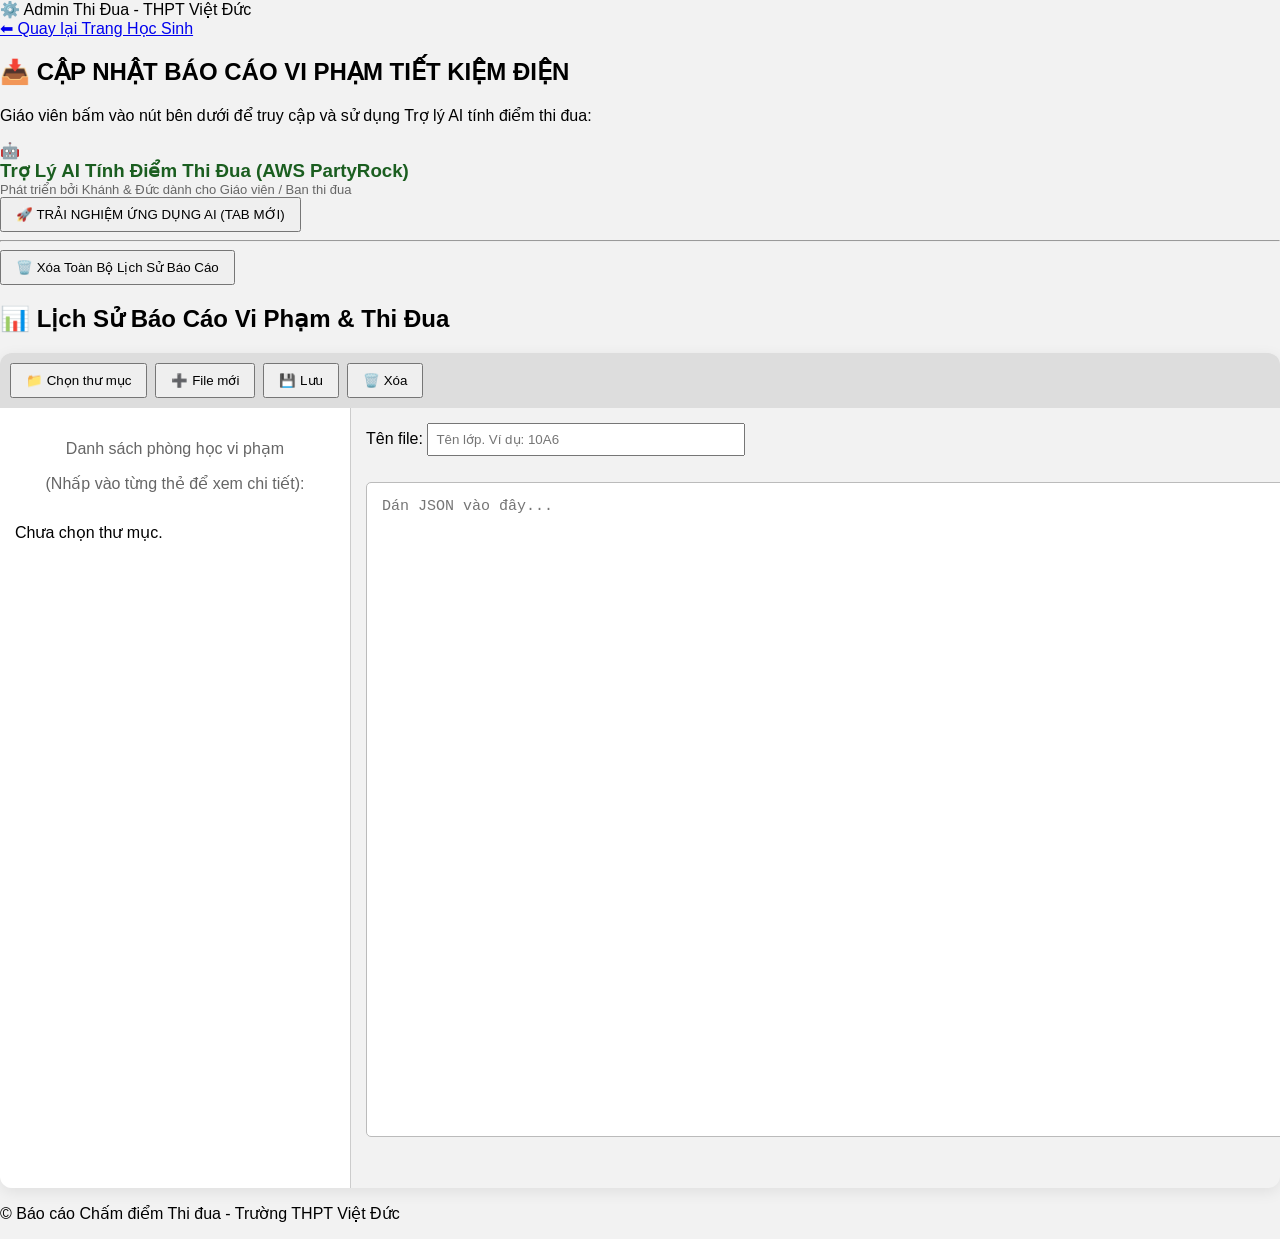
==== admin.html @ 4e66d163 "Patch 2) Cái này là bản cũ dùng file system access API" ====
<!DOCTYPE html>
<html lang="vi">
<head>
    <meta charset="UTF-8">
    <meta name="viewport" content="width=device-width, initial-scale=1.0">
    <title>Cổng Quản Lý Báo Cáo - THPT Việt Đức</title>
    <link rel="stylesheet" href="style.css">
    <link rel="stylesheet" href="style_JSON_manager.css">
    <link href="https://fonts.googleapis.com/css2?family=Roboto:wght@300;400;500;700&display=swap" rel="stylesheet">
</head>
<body>

    <!-- Header Trang Admin -->
    <header>
        <div class="logo">⚙️ Admin Thi Đua - THPT Việt Đức</div>
        <nav>
            <a href="index.html" class="nav-admin-btn">⬅ Quay lại Trang Học Sinh</a>
        </nav>
    </header>

    <!-- Nội dung chính dành cho Giáo viên -->
    <section class="content-section json-section">
        <div class="admin-card">
            <h2>📥 CẬP NHẬT BÁO CÁO VI PHẠM TIẾT KIỆM ĐIỆN</h2>
            <p class="admin-desc">Giáo viên bấm vào nút bên dưới để truy cập và sử dụng Trợ lý AI tính điểm thi đua:</p>

            <!-- 1. BLOCK TRỢ LÝ AI PARTYROCK CHỈ DÀNH CHO GIÁO VIÊN -->
            <div class="partyrock-box">
                <div class="partyrock-header">
                    <span class="partyrock-icon">🤖</span>
                    <div>
                        <h3 style="margin: 0; color: #1b5e20;">Trợ Lý AI Tính Điểm Thi Đua (AWS PartyRock)</h3>
                        <p style="margin: 0; font-size: 13px; color: #666;">Phát triển bởi Khánh & Đức dành cho Giáo viên / Ban thi đua</p>
                    </div>
                </div>
                <button id="btn-mo-partyrock-admin" class="btn-partyrock-admin">
                    🚀 TRẢI NGHIỆM ỨNG DỤNG AI (TAB MỚI)
                </button>
            </div>

            <hr class="divider">

            <!-- 2. NÚT XÓA TOÀN BỘ DỮ LIỆU BÁO CÁO -->
            <button id="btn-xoa-tat-ca" class="btn-danger">
                🗑️ Xóa Toàn Bộ Lịch Sử Báo Cáo
            </button>
        </div>
    </section>


    <!-- Trình quản lí file JSON -->
    <section id="danh-sach-bao-cao" class="content-section-big">
        <h2 class="section-title">📊 Lịch Sử Báo Cáo Vi Phạm & Thi Đua</h2>
        <div class="wrapper">
            <div class="toolbar">
                <button id="chooseFolder" class="btn-primary">📁 Chọn thư mục</button>
                <button id="newFile" class="btn-primary">➕ File mới</button>
                <button id="saveFile" class="btn-primary">💾 Lưu</button>
                <button id="deleteFile" class="btn-primary">🗑️ Xóa</button>
            </div>
            <div class="layout">
                <aside>
                    <p style="text-align: center; color: #666">Danh sách phòng học vi phạm</p>
                    <p style="text-align: center; color: #666; margin-bottom: 30px;">(Nhấp vào từng thẻ để xem chi tiết):</p>
                    
                    <div id="list-bao-cao-container" class="report-list">
                        <!-- Dữ liệu JS tự động hiển thị tại đây -->
                    </div>
                </aside>

                <main>
                    <div class="fileName">
                        <label for="fileName">Tên file:</label>
                        <input id="fileName" type="text" placeholder="Tên lớp. Ví dụ: 10A6">
                    </div>
                    <p style="margin-bottom: 10px;"></p>
                    <textarea
                        id="jsonInput"
                        placeholder="Dán JSON vào đây..."
                        spellcheck="false"
                    ></textarea>

                    <p id="status"></p>
                </main>

            </div>
        </div>
    </section>

    <!-- Footer -->
    <footer>
        <p>© Báo cáo Chấm điểm Thi đua - Trường THPT Việt Đức</p>
    </footer>

    <!-- JavaScript Trang Giáo Viên -->
    <script src="effect.js"></script>
    <script src="json_manager.js"></script>
</body>
</html>
---- style_JSON_manager.css ----
/* T tạo file riêng cho đỡ dài :) */

.wrapper {
    border-radius: 12px;
    box-shadow: 0 4px 15px rgba(0, 0, 0, 0.08);
}

body {
    margin: 0;
    font-family: Arial, sans-serif;
    background: #f2f2f2;
}

h1 {
    margin: 0;
    padding: 20px;
    background: #222;
    color: white;
}

.toolbar {
    padding: 10px;
    background: #ddd;
    display: flex;
    gap: 8px;

    border-radius: 12px 12px 0 0;
}

button {
    padding: 8px 14px;
    cursor: pointer;
}

.layout {
    display: flex;
    height: calc(100vh - 120px);
}

aside {
    width: 320px;
    padding: 15px;
    background: white;
    border-right: 1px solid #ccc;
    overflow-y: auto;

    border-radius: 0 0 0 12px;
}

main {
    flex: 1;
    padding: 15px;
    display: flex;
    flex-direction: column;
}

.file-name {
    display: flex;
    align-items: center;
    gap: 8px;
    margin-bottom: 10px;
}

#fileName {
    padding: 7px;
    width: 300px;
}

#jsonInput {
    flex: 1;
    width: 100%;
    resize: none;

    padding: 15px;

    font-family: Consolas, monospace;
    font-size: 15px;

    border: 1px solid #bbb;
    border-radius: 5px;

    background: white;
}

#status {
    min-height: 20px;
    margin-bottom: 0;
}
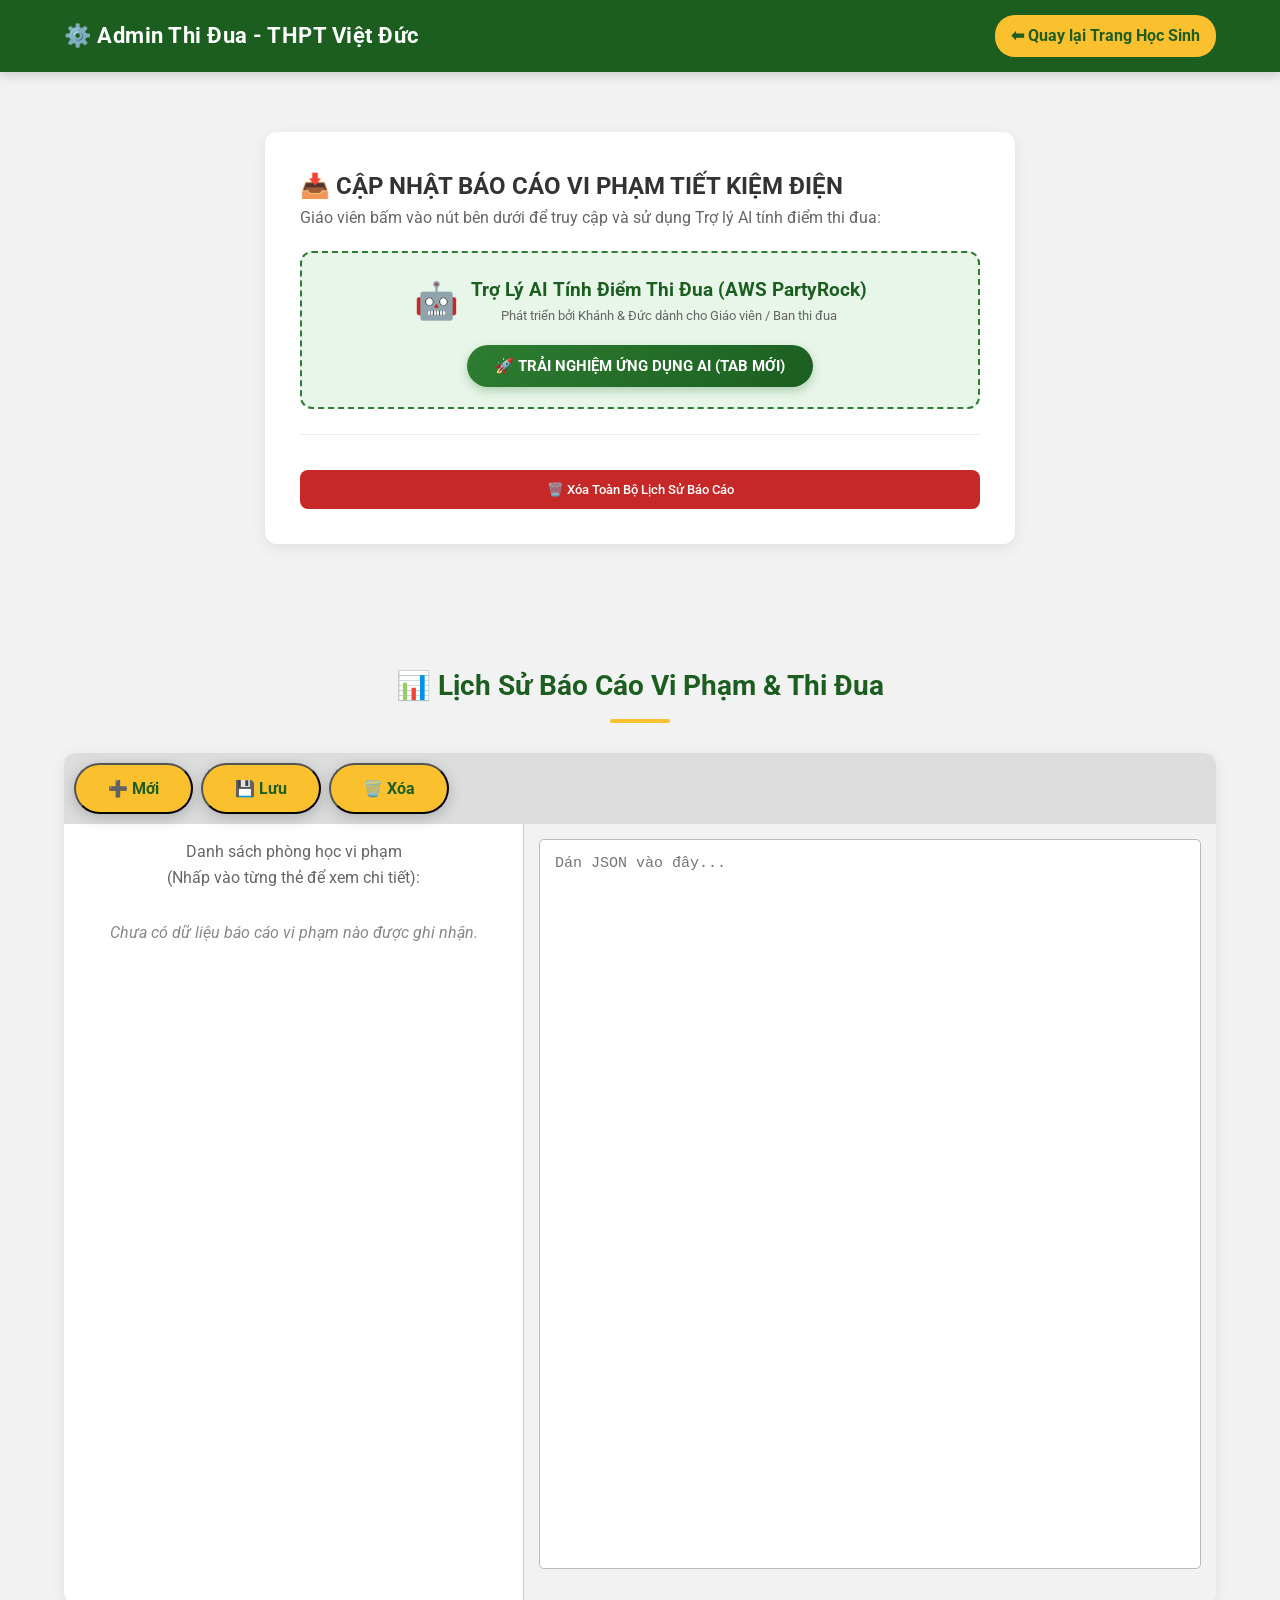
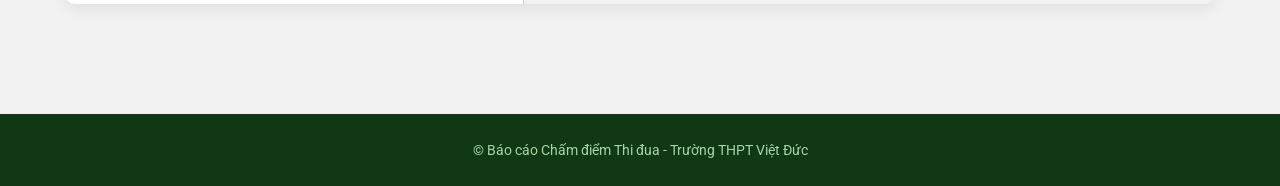
==== commit 32f17d33: "Merge 87da7416e37cefe9c36c4c7f399b7ba4f6d7a7ad into 88ea10db758548abc38ddcf4da087c3c24429eb4" ====
--- a/admin.html
+++ b/admin.html
@@ -53,10 +53,9 @@
         <h2 class="section-title">📊 Lịch Sử Báo Cáo Vi Phạm & Thi Đua</h2>
         <div class="wrapper">
             <div class="toolbar">
-                <button id="chooseFolder" class="btn-primary">📁 Chọn thư mục</button>
-                <button id="newFile" class="btn-primary">➕ File mới</button>
-                <button id="saveFile" class="btn-primary">💾 Lưu</button>
-                <button id="deleteFile" class="btn-primary">🗑️ Xóa</button>
+                <button id="newReport" class="btn-primary">➕ Mới</button>
+                <button id="saveReport" class="btn-primary">💾 Lưu</button>
+                <button id="deleteReport" class="btn-primary">🗑️ Xóa</button>
             </div>
             <div class="layout">
                 <aside>
@@ -69,11 +68,6 @@
                 </aside>
 
                 <main>
-                    <div class="fileName">
-                        <label for="fileName">Tên file:</label>
-                        <input id="fileName" type="text" placeholder="Tên lớp. Ví dụ: 10A6">
-                    </div>
-                    <p style="margin-bottom: 10px;"></p>
                     <textarea
                         id="jsonInput"
                         placeholder="Dán JSON vào đây..."
--- a/style.css
+++ b/style.css
@@ -0,0 +1,520 @@
+/* --- TỔNG QUAN VÀ RESET STYLES --- */
+* {
+    margin: 0;
+    padding: 0;
+    box-sizing: border-box;
+    font-family: 'Roboto', sans-serif;
+}
+
+body {
+    background-color: #f4f7f6;
+    color: #333;
+    line-height: 1.6;
+}
+
+/* --- HEADER & NAVIGATION --- */
+header {
+    background: #1b5e20;
+    color: white;
+    padding: 15px 5%;
+    display: flex;
+    justify-content: space-between;
+    align-items: center;
+    position: sticky;
+    top: 0;
+    z-index: 1000;
+    box-shadow: 0 4px 10px rgba(0, 0, 0, 0.15);
+}
+
+.logo {
+    font-size: 22px;
+    font-weight: 700;
+    letter-spacing: 0.5px;
+}
+
+nav {
+    display: flex;
+    align-items: center;
+    gap: 20px;
+}
+
+nav a {
+    color: white;
+    text-decoration: none;
+    font-weight: 500;
+    transition: color 0.3s;
+}
+
+nav a:hover {
+    color: #a5d6a7;
+}
+
+.nav-admin-btn {
+    background: #fbc02d;
+    color: #1b5e20 !important;
+    padding: 8px 16px;
+    border-radius: 20px;
+    font-weight: bold !important;
+    transition: transform 0.2s, background 0.2s !important;
+}
+
+.nav-admin-btn:hover {
+    background: #fdd835 !important;
+    transform: scale(1.05);
+}
+
+.menu-toggle {
+    display: none;
+    background: none;
+    border: none;
+    color: white;
+    font-size: 26px;
+    cursor: pointer;
+}
+
+/* --- BANNER CHÍNH --- */
+.banner {
+    background: linear-gradient(135deg, rgba(27, 94, 32, 0.75), rgba(46, 125, 50, 0.65)), url('https://images.unsplash.com/photo-1497435334941-8c899ee9e8e9?auto=format&fit=crop&w=1200&q=80');
+    background-size: cover;
+    background-position: center;
+    color: white;
+    text-align: center;
+    padding: 90px 20px;
+}
+
+.banner h1 {
+    font-size: 34px;
+    margin-bottom: 15px;
+    font-weight: 700;
+}
+
+.banner p {
+    font-size: 18px;
+    max-width: 700px;
+    margin: 0 auto 30px auto;
+    opacity: 0.95;
+}
+
+.btn-primary {
+    display: inline-block;
+    background: #fbc02d;
+    color: #1b5e20;
+    padding: 14px 32px;
+    font-size: 16px;
+    font-weight: 700;
+    border-radius: 30px;
+    text-decoration: none;
+    box-shadow: 0 4px 15px rgba(0, 0, 0, 0.2);
+    transition: all 0.3s;
+}
+
+.btn-primary:hover {
+    background: #fff;
+    transform: translateY(-3px);
+}
+
+/* --- CONTENT SECTIONS --- */
+.content-section {
+    padding: 60px 5%;
+    margin: 0 auto;
+}
+
+.content-section-big {
+    padding: 60px 5%;
+    margin: 0 auto;
+}
+
+.section-title {
+    text-align: center;
+    font-size: 28px;
+    color: #1b5e20;
+    margin-bottom: 30px;
+    position: relative;
+}
+
+.section-title::after {
+    content: '';
+    display: block;
+    width: 60px;
+    height: 4px;
+    background: #fbc02d;
+    margin: 10px auto 0 auto;
+    border-radius: 2px;
+}
+
+/* --- CARDS GRID --- */
+.cards-grid {
+    display: grid;
+    grid-template-columns: repeat(auto-fit, minmax(280px, 1fr));
+    gap: 25px;
+}
+
+.card {
+    background: white;
+    padding: 30px;
+    border-radius: 12px;
+    box-shadow: 0 5px 15px rgba(0, 0, 0, 0.05);
+    text-align: center;
+    border-top: 4px solid #2e7d32;
+    transition: transform 0.3s;
+}
+
+.card:hover {
+    transform: translateY(-5px);
+}
+
+.card-icon {
+    font-size: 40px;
+    margin-bottom: 15px;
+}
+
+.card h3 {
+    margin-bottom: 12px;
+    color: #1b5e20;
+}
+
+/* --- REPORT CARDS (ACCORDION TẠI TRANG HỌC SINH) --- */
+.report-list {
+    max-width: 750px;
+    margin: 0 auto;
+}
+
+.report-card {
+    background: white;
+    border: 1px solid #e0e0e0;
+    border-radius: 10px;
+    margin-bottom: 15px;
+    overflow: hidden;
+    box-shadow: 0 2px 8px rgba(0,0,0,0.04);
+}
+
+.report-header {
+    padding: 18px 20px;
+    display: flex;
+    justify-content: space-between;
+    align-items: center;
+    cursor: pointer;
+    background: #fff;
+    transition: background 0.2s;
+}
+
+.report-header:hover {
+    background: #f1f8e9;
+}
+
+.report-time {
+    display: inline-block;
+    margin-left: 12px;
+    font-size: 13px;
+    color: #777;
+    font-weight: normal;
+}
+
+.btn-arrow {
+    background: none;
+    border: none;
+    font-size: 16px;
+    color: #5c5c5c;
+    cursor: pointer;
+}
+
+.report-detail {
+    display: none;
+    padding: 18px 20px;
+    border-top: 1px solid #eee;
+    background: #fafafa;
+}
+
+.detail-content p {
+    margin: 8px 0;
+}
+
+.badge-red {
+    color: #d32f2f;
+    font-weight: bold;
+}
+
+.badge-green {
+    color: #2e7d32;
+    font-weight: bold;
+}
+
+.empty-msg {
+    text-align: center;
+    color: #888;
+    font-style: italic;
+}
+
+/* --- TRANG ADMIN (GIÁO VIÊN) --- */
+.admin-card {
+    background: white;
+    padding: 35px;
+    border-radius: 12px;
+    box-shadow: 0 4px 15px rgba(0, 0, 0, 0.08);
+    max-width: 750px;
+    margin: 0 auto;
+}
+
+.admin-desc {
+    margin-bottom: 20px;
+    color: #666;
+}
+
+/* BLOCK PARTYROCK ADMIN */
+.partyrock-box {
+    background: #e8f5e9;
+    border: 2px dashed #2e7d32;
+    border-radius: 12px;
+    padding: 20px;
+    margin-bottom: 20px;
+    text-align: center;
+}
+
+.partyrock-header {
+    display: flex;
+    align-items: center;
+    justify-content: center;
+    gap: 12px;
+    margin-bottom: 15px;
+}
+
+.partyrock-icon {
+    font-size: 36px;
+}
+
+.btn-partyrock-admin {
+    background: linear-gradient(135deg, #2e7d32, #1b5e20);
+    color: white;
+    padding: 12px 28px;
+    font-size: 15px;
+    font-weight: bold;
+    border: none;
+    border-radius: 25px;
+    cursor: pointer;
+    box-shadow: 0 4px 10px rgba(46, 125, 50, 0.3);
+    transition: all 0.3s;
+}
+
+.btn-partyrock-admin:hover {
+    transform: translateY(-2px);
+    box-shadow: 0 6px 15px rgba(46, 125, 50, 0.5);
+    background: linear-gradient(135deg, #1b5e20, #0d3b10);
+}
+
+/* TAB VÀ FORM NHẬP BÁO CÁO */
+.tab-buttons {
+    display: flex;
+    gap: 10px;
+    margin-bottom: 20px;
+}
+
+.tab-btn {
+    flex: 1;
+    padding: 12px;
+    border: 1px solid #2e7d32;
+    background: #f4f7f6;
+    color: #1b5e20;
+    font-weight: bold;
+    border-radius: 8px;
+    cursor: pointer;
+    transition: all 0.3s;
+}
+
+.tab-btn.active {
+    background: #1b5e20;
+    color: white;
+}
+
+.tab-content {
+    display: none;
+}
+
+.tab-content.active {
+    display: block;
+}
+
+.form-label {
+    display: block;
+    font-weight: bold;
+    margin-bottom: 6px;
+    color: #2e7d32;
+    font-size: 14px;
+}
+
+.form-grid {
+    display: grid;
+    grid-template-columns: repeat(auto-fit, minmax(200px, 1fr));
+    gap: 15px;
+}
+
+.form-group input, .form-group textarea, #json-input {
+    width: 100%;
+    padding: 12px;
+    border: 1px solid #ccc;
+    border-radius: 8px;
+    font-size: 14px;
+    box-sizing: border-box;
+}
+
+#json-input {
+    font-family: monospace;
+}
+
+.btn-primary-action {
+    width: 100%;
+    margin-top: 15px;
+    background: #2e7d32;
+    color: white;
+    border: none;
+    padding: 14px;
+    font-size: 16px;
+    font-weight: bold;
+    border-radius: 8px;
+    cursor: pointer;
+    transition: background 0.3s;
+}
+
+.btn-primary-action:hover {
+    background: #1b5e20;
+}
+
+.btn-danger {
+    width: 100%;
+    margin-top: 10px;
+    background: #c62828;
+    color: white;
+    border: none;
+    padding: 12px;
+    border-radius: 8px;
+    cursor: pointer;
+    font-weight: 500;
+    transition: background 0.2s;
+}
+
+.btn-danger:hover {
+    background: #b71c1c;
+}
+
+.divider {
+    border: 0;
+    height: 1px;
+    background: #eee;
+    margin: 25px 0;
+}
+
+/* --- FOOTER --- */
+footer {
+    background: #113814;
+    color: #a5d6a7;
+    text-align: center;
+    padding: 25px 20px;
+    margin-top: 50px;
+    font-size: 14px;
+}
+
+/* --- RESPONSIVE MOBILE --- */
+@media screen and (max-width: 768px) {
+    .menu-toggle {
+        display: block;
+    }
+
+    nav {
+        display: none;
+        flex-direction: column;
+        width: 100%;
+        position: absolute;
+        top: 60px;
+        left: 0;
+        background: #1b5e20;
+        padding: 15px 0;
+        box-shadow: 0 4px 8px rgba(0,0,0,0.2);
+    }
+
+    nav.active {
+        display: flex;
+    }
+
+    nav a {
+        padding: 10px;
+        width: 100%;
+        text-align: center;
+    }
+}
+/* =========================================================
+   HIỆU ỨNG CHUYỂN ĐỘNG (MODERN LANDING PAGE VIBE ANIMATIONS)
+   ========================================================= */
+
+/* 1. Hiệu ứng xuất hiện khi cuộn trang (Scroll Reveal) */
+.reveal {
+    opacity: 0;
+    transform: translateY(40px);
+    transition: opacity 0.8s ease-out, transform 0.8s cubic-bezier(0.16, 1, 0.3, 1);
+}
+
+.reveal.active {
+    opacity: 1;
+    transform: translateY(0);
+}
+
+/* 2. Hiệu ứng Hero Banner xuất hiện êm ái khi mới vào trang */
+.banner-content h1 {
+    animation: fadeInUp 0.9s cubic-bezier(0.16, 1, 0.3, 1) forwards;
+}
+
+.banner-content p {
+    animation: fadeInUp 0.9s cubic-bezier(0.16, 1, 0.3, 1) 0.2s forwards;
+    opacity: 0;
+}
+
+.banner-content .btn-primary {
+    animation: fadeInUp 0.9s cubic-bezier(0.16, 1, 0.3, 1) 0.4s forwards;
+    opacity: 0;
+}
+
+@keyframes fadeInUp {
+    from {
+        opacity: 0;
+        transform: translateY(30px);
+    }
+    to {
+        opacity: 1;
+        transform: translateY(0);
+    }
+}
+
+/* 3. Nút bấm hiệu ứng Glow & Lift (Mượt như Landing Page Premium) */
+.btn-primary, .btn-partyrock-admin {
+    position: relative;
+    overflow: hidden;
+    transition: all 0.3s cubic-bezier(0.16, 1, 0.3, 1) !important;
+}
+
+.btn-primary:hover, .btn-partyrock-admin:hover {
+    transform: translateY(-3px) scale(1.02) !important;
+    box-shadow: 0 10px 25px rgba(46, 125, 50, 0.4) !important;
+}
+
+/* 4. Thẻ nội dung (Card) hiệu ứng nâng khối & phát sáng viền nhẹ */
+.card, .report-card, .partyrock-box {
+    transition: transform 0.4s cubic-bezier(0.16, 1, 0.3, 1), box-shadow 0.4s ease, border-color 0.4s ease !important;
+}
+
+.card:hover, .report-card:hover {
+    transform: translateY(-6px);
+    box-shadow: 0 12px 30px rgba(0, 0, 0, 0.08) !important;
+}
+
+/* 5. Chuyển động icon nhịp đập nhẹ */
+.card-icon, .partyrock-icon {
+    display: inline-block;
+    transition: transform 0.3s ease;
+}
+
+.card:hover .card-icon, .partyrock-box:hover .partyrock-icon {
+    transform: scale(1.15) rotate(5deg);
+}
+
+/* 6. Hiệu ứng mở thẻ báo cáo (Accordion Dropdown) mượt mà */
+.report-detail {
+    transition: all 0.4s cubic-bezier(0.16, 1, 0.3, 1);
+}
--- a/style_JSON_manager.css
+++ b/style_JSON_manager.css
@@ -1,5 +1,3 @@
-/* T tạo file riêng cho đỡ dài :) */
-
 .wrapper {
     border-radius: 12px;
     box-shadow: 0 4px 15px rgba(0, 0, 0, 0.08);
@@ -9,13 +7,6 @@
     margin: 0;
     font-family: Arial, sans-serif;
     background: #f2f2f2;
-}
-
-h1 {
-    margin: 0;
-    padding: 20px;
-    background: #222;
-    color: white;
 }
 
 .toolbar {
@@ -38,7 +29,7 @@
 }
 
 aside {
-    width: 320px;
+    width: 460px;
     padding: 15px;
     background: white;
     border-right: 1px solid #ccc;
@@ -52,6 +43,7 @@
     padding: 15px;
     display: flex;
     flex-direction: column;
+    overflow-y: auto;
 }
 
 .file-name {
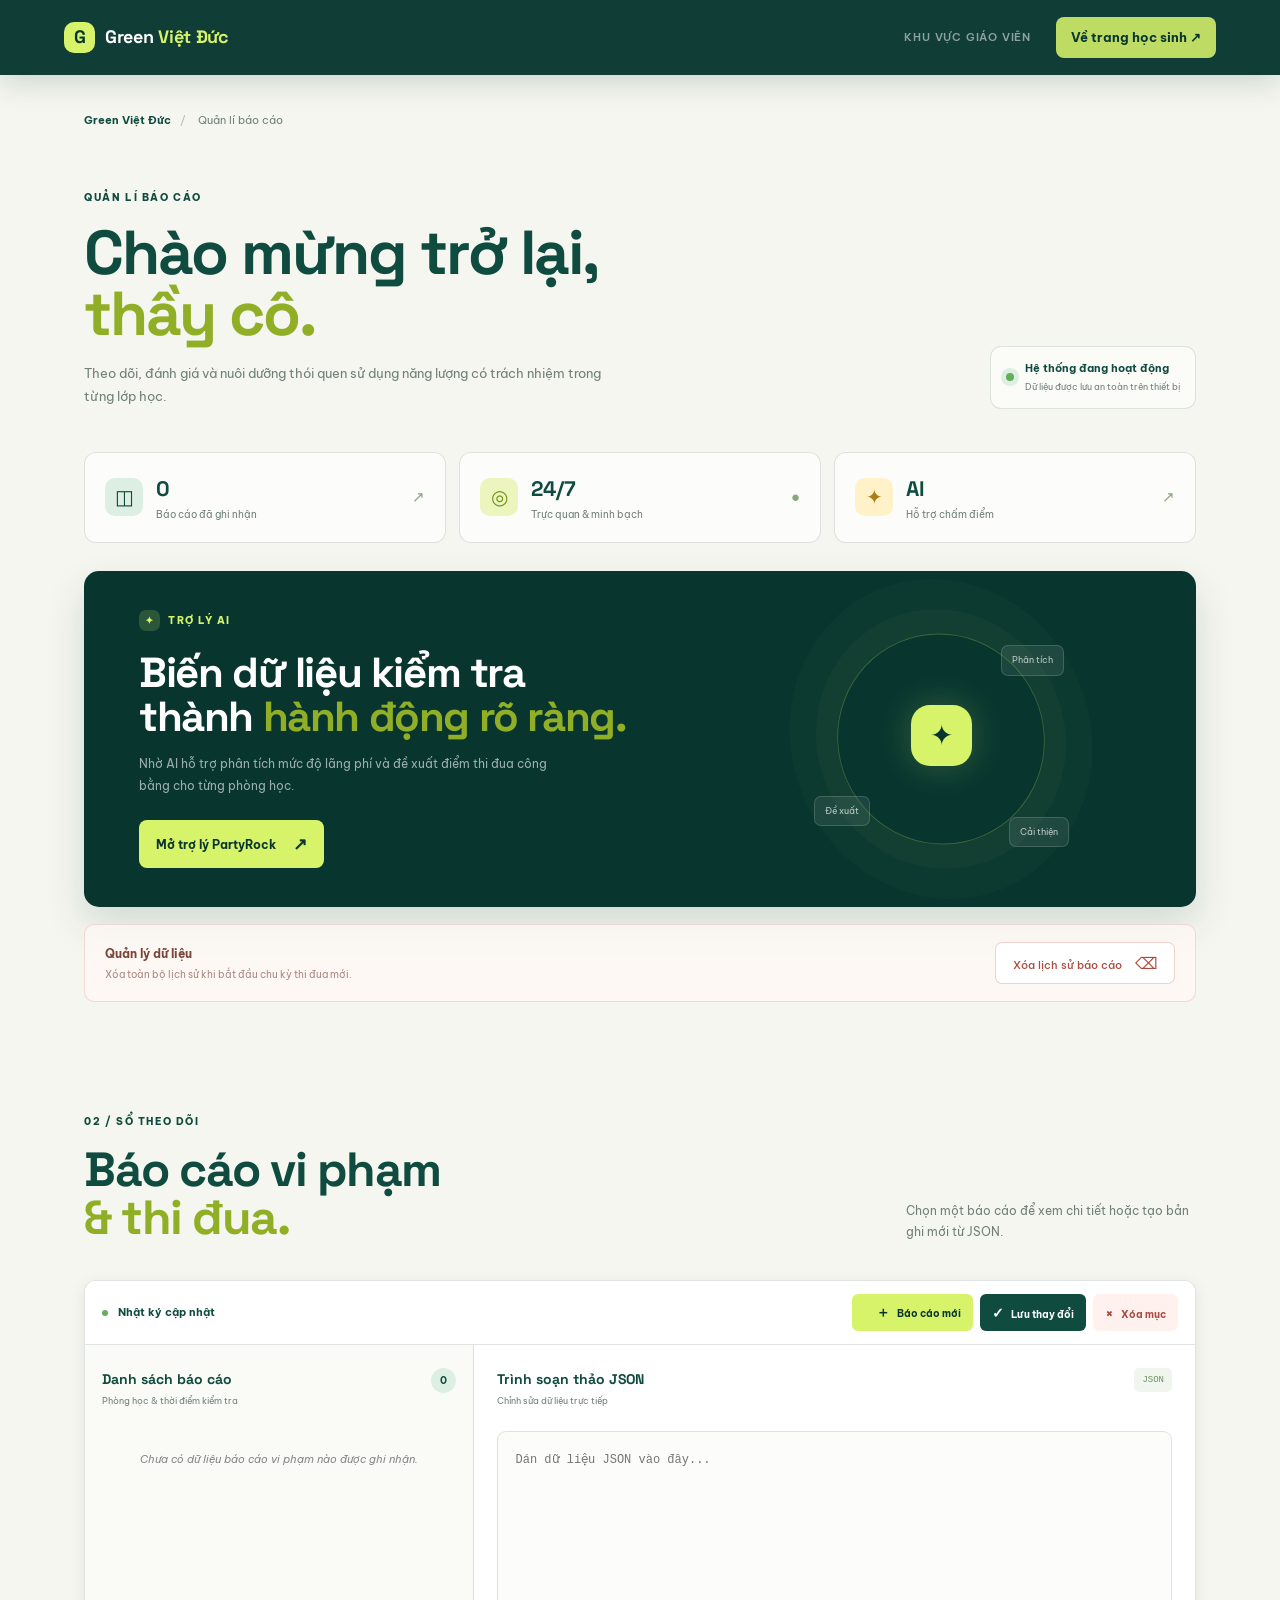
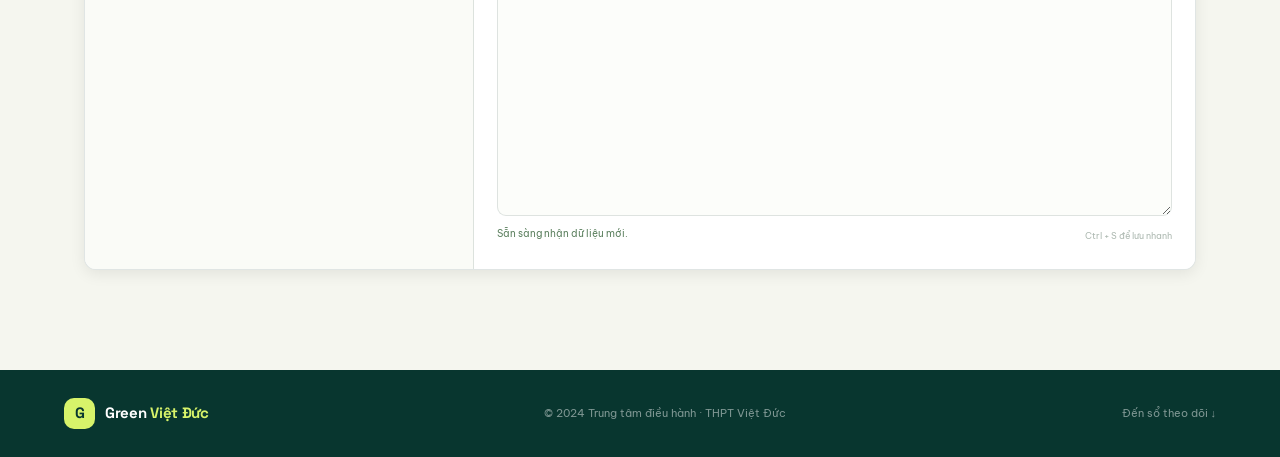
==== commit e8493845: "Sửa UI" ====
--- a/admin.html
+++ b/admin.html
@@ -3,87 +3,80 @@
 <head>
     <meta charset="UTF-8">
     <meta name="viewport" content="width=device-width, initial-scale=1.0">
-    <title>Cổng Quản Lý Báo Cáo - THPT Việt Đức</title>
+    <title>Quanr lí báo cáo - Green Việt Đức</title>
     <link rel="stylesheet" href="style.css">
-    <link rel="stylesheet" href="style_JSON_manager.css">
-    <link href="https://fonts.googleapis.com/css2?family=Roboto:wght@300;400;500;700&display=swap" rel="stylesheet">
+    <link href="https://fonts.googleapis.com/css2?family=Be+Vietnam+Pro:wght@400;500;600;700;800&family=Space+Grotesk:wght@500;600;700&display=swap" rel="stylesheet">
 </head>
-<body>
+<body class="admin-page">
 
-    <!-- Header Trang Admin -->
     <header>
-        <div class="logo">⚙️ Admin Thi Đua - THPT Việt Đức</div>
+        <a class="logo" href="index.html" aria-label="Green Việt Đức - Trang chủ">
+            <span class="logo-mark">G</span>
+            <span>Green <strong>Việt Đức</strong></span>
+        </a>
         <nav>
-            <a href="index.html" class="nav-admin-btn">⬅ Quay lại Trang Học Sinh</a>
+            <span class="admin-role">Khu vực giáo viên</span>
+            <a href="index.html" class="nav-admin-btn">Về trang học sinh <span>↗</span></a>
         </nav>
     </header>
 
-    <!-- Nội dung chính dành cho Giáo viên -->
-    <section class="content-section json-section">
-        <div class="admin-card">
-            <h2>📥 CẬP NHẬT BÁO CÁO VI PHẠM TIẾT KIỆM ĐIỆN</h2>
-            <p class="admin-desc">Giáo viên bấm vào nút bên dưới để truy cập và sử dụng Trợ lý AI tính điểm thi đua:</p>
+    <main class="admin-shell">
+        <div class="admin-breadcrumb"><span>Green Việt Đức</span><i>/</i> Quản lí báo cáo</div>
+        <section class="admin-welcome">
+            <div>
+                <span class="admin-kicker">QUẢN LÍ BÁO CÁO</span>
+                <h1>Chào mừng trở lại,<br><em>thầy cô.</em></h1>
+                <p>Theo dõi, đánh giá và nuôi dưỡng thói quen sử dụng năng lượng có trách nhiệm trong từng lớp học.</p>
+            </div>
+            <div class="admin-date"><span class="date-dot"></span><div><strong>Hệ thống đang hoạt động</strong><small>Dữ liệu được lưu an toàn trên thiết bị</small></div></div>
+        </section>
 
-            <!-- 1. BLOCK TRỢ LÝ AI PARTYROCK CHỈ DÀNH CHO GIÁO VIÊN -->
-            <div class="partyrock-box">
-                <div class="partyrock-header">
-                    <span class="partyrock-icon">🤖</span>
-                    <div>
-                        <h3 style="margin: 0; color: #1b5e20;">Trợ Lý AI Tính Điểm Thi Đua (AWS PartyRock)</h3>
-                        <p style="margin: 0; font-size: 13px; color: #666;">Phát triển bởi Khánh & Đức dành cho Giáo viên / Ban thi đua</p>
+        <section class="admin-stats" aria-label="Tổng quan báo cáo">
+            <div class="admin-stat"><span class="stat-symbol">◫</span><div><strong id="report-count">--</strong><small>Báo cáo đã ghi nhận</small></div><b>↗</b></div>
+            <div class="admin-stat"><span class="stat-symbol lime-symbol">◎</span><div><strong>24/7</strong><small>Trực quan & minh bạch</small></div><b>●</b></div>
+            <div class="admin-stat"><span class="stat-symbol gold-symbol">✦</span><div><strong>AI</strong><small>Hỗ trợ chấm điểm</small></div><b>↗</b></div>
+        </section>
+
+        <section class="admin-ai-card">
+            <div class="ai-copy">
+                <div class="ai-badge"><span>✦</span> TRỢ LÝ AI</div>
+                <h2>Biến dữ liệu kiểm tra<br>thành <em>hành động rõ ràng.</em></h2>
+                <p>Nhờ AI hỗ trợ phân tích mức độ lãng phí và đề xuất điểm thi đua công bằng cho từng phòng học.</p>
+                <button id="btn-mo-partyrock-admin" class="btn-partyrock-admin">Mở trợ lý PartyRock <span>↗</span></button>
+            </div>
+            <div class="ai-visual" aria-hidden="true"><div class="ai-orbit"></div><div class="ai-core">✦</div><span class="ai-tag tag-one">Phân tích</span><span class="ai-tag tag-two">Đề xuất</span><span class="ai-tag tag-three">Cải thiện</span></div>
+        </section>
+
+        <section class="admin-danger-row">
+            <div><strong>Quản lý dữ liệu</strong><span>Xóa toàn bộ lịch sử khi bắt đầu chu kỳ thi đua mới.</span></div>
+            <button id="btn-xoa-tat-ca" class="btn-danger">Xóa lịch sử báo cáo <span>⌫</span></button>
+        </section>
+
+        <section id="danh-sach-bao-cao" class="admin-editor-section">
+            <div class="admin-section-heading"><div><span class="admin-kicker">02 / SỔ THEO DÕI</span><h2>Báo cáo vi phạm<br><em>& thi đua.</em></h2></div><p>Chọn một báo cáo để xem chi tiết hoặc tạo bản ghi mới từ JSON.</p></div>
+            <div class="wrapper admin-wrapper">
+                <div class="toolbar">
+                    <div class="toolbar-label"><span class="toolbar-live"></span> Nhật ký cập nhật</div>
+                    <div class="toolbar-actions"><button id="newReport" class="btn-primary"><span>＋</span> Báo cáo mới</button><button id="saveReport" class="btn-save"><span>✓</span> Lưu thay đổi</button><button id="deleteReport" class="btn-delete"><span>×</span> Xóa mục</button></div>
+                </div>
+                <div class="layout admin-layout">
+                    <aside>
+                        <div class="aside-heading"><div><strong>Danh sách báo cáo</strong><small>Phòng học & thời điểm kiểm tra</small></div><span id="report-total">0</span></div>
+                        <div id="list-bao-cao-container" class="report-list"><p class="empty-msg">Chưa có dữ liệu báo cáo nào.</p></div>
+                    </aside>
+                    <div class="json-editor-panel">
+                        <div class="editor-heading"><div><strong>Trình soạn thảo JSON</strong><small>Chỉnh sửa dữ liệu trực tiếp</small></div><span class="editor-status">JSON</span></div>
+                        <textarea id="jsonInput" placeholder="Dán dữ liệu JSON vào đây..." spellcheck="false"></textarea>
+                        <div class="editor-footer"><p id="status">Sẵn sàng nhận dữ liệu mới.</p><span>Ctrl + S để lưu nhanh</span></div>
                     </div>
                 </div>
-                <button id="btn-mo-partyrock-admin" class="btn-partyrock-admin">
-                    🚀 TRẢI NGHIỆM ỨNG DỤNG AI (TAB MỚI)
-                </button>
             </div>
-
-            <hr class="divider">
-
-            <!-- 2. NÚT XÓA TOÀN BỘ DỮ LIỆU BÁO CÁO -->
-            <button id="btn-xoa-tat-ca" class="btn-danger">
-                🗑️ Xóa Toàn Bộ Lịch Sử Báo Cáo
-            </button>
-        </div>
-    </section>
-
-
-    <!-- Trình quản lí file JSON -->
-    <section id="danh-sach-bao-cao" class="content-section-big">
-        <h2 class="section-title">📊 Lịch Sử Báo Cáo Vi Phạm & Thi Đua</h2>
-        <div class="wrapper">
-            <div class="toolbar">
-                <button id="newReport" class="btn-primary">➕ Mới</button>
-                <button id="saveReport" class="btn-primary">💾 Lưu</button>
-                <button id="deleteReport" class="btn-primary">🗑️ Xóa</button>
-            </div>
-            <div class="layout">
-                <aside>
-                    <p style="text-align: center; color: #666">Danh sách phòng học vi phạm</p>
-                    <p style="text-align: center; color: #666; margin-bottom: 30px;">(Nhấp vào từng thẻ để xem chi tiết):</p>
-                    
-                    <div id="list-bao-cao-container" class="report-list">
-                        <!-- Dữ liệu JS tự động hiển thị tại đây -->
-                    </div>
-                </aside>
-
-                <main>
-                    <textarea
-                        id="jsonInput"
-                        placeholder="Dán JSON vào đây..."
-                        spellcheck="false"
-                    ></textarea>
-
-                    <p id="status"></p>
-                </main>
-
-            </div>
-        </div>
-    </section>
+        </section>
+    </main>
 
     <!-- Footer -->
     <footer>
-        <p>© Báo cáo Chấm điểm Thi đua - Trường THPT Việt Đức</p>
+        <div class="footer-inner"><div class="logo footer-logo"><span class="logo-mark">G</span><span>Green <strong>Việt Đức</strong></span></div><p>© 2024 Trung tâm điều hành · THPT Việt Đức</p><a href="#danh-sach-bao-cao">Đến sổ theo dõi ↓</a></div>
     </footer>
 
     <!-- JavaScript Trang Giáo Viên -->
--- a/style.css
+++ b/style.css
@@ -3,7 +3,7 @@
     margin: 0;
     padding: 0;
     box-sizing: border-box;
-    font-family: 'Roboto', sans-serif;
+    /* font-family: 'Roboto', sans-serif; */
 }
 
 body {
@@ -517,4 +517,704 @@
 /* 6. Hiệu ứng mở thẻ báo cáo (Accordion Dropdown) mượt mà */
 .report-detail {
     transition: all 0.4s cubic-bezier(0.16, 1, 0.3, 1);
-}+}
+
+/* --- LANDING PAGE GREEN VIET DUC --- */
+:root {
+    --ink: #12372f;
+    --forest: #0f4b3f;
+    --forest-deep: #08362f;
+    --mint: #dcefe2;
+    --lime: #d7f36a;
+    --paper: #f5f6ef;
+    --muted: #71807a;
+    --line: rgba(18, 55, 47, 0.13);
+}
+
+body {
+    background: var(--paper);
+    color: var(--ink);
+    font-family: 'Be Vietnam Pro', sans-serif !important;
+}
+
+header {
+    background: rgba(8, 54, 47, 0.96);
+    padding: 17px max(5%, calc((100vw - 1240px) / 2));
+    box-shadow: 0 8px 30px rgba(8, 54, 47, 0.16);
+}
+
+.logo {
+    display: inline-flex;
+    align-items: center;
+    gap: 10px;
+    color: #fff;
+    font-family: 'Space Grotesk', sans-serif;
+    font-size: 18px;
+    letter-spacing: -0.3px;
+    text-decoration: none;
+}
+
+.logo strong { color: var(--lime); }
+.logo-mark {
+    display: grid;
+    place-items: center;
+    width: 31px;
+    height: 31px;
+    border-radius: 10px;
+    background: var(--lime);
+    color: var(--forest-deep);
+    font-family: 'Space Grotesk', sans-serif;
+    font-weight: 700;
+}
+
+nav { gap: 25px; }
+nav a { font-size: 13px; font-weight: 600; opacity: .88; }
+nav a:hover { color: var(--lime); }
+.nav-admin-btn { background: var(--lime); color: var(--forest-deep) !important; border-radius: 8px; padding: 10px 15px; }
+.nav-admin-btn:hover { background: #e6fb8d !important; transform: translateY(-2px); }
+
+.banner {
+    position: relative;
+    overflow: hidden;
+    min-height: 650px;
+    padding: 95px max(5%, calc((100vw - 1240px) / 2)) 55px;
+    text-align: left;
+    background: var(--forest-deep);
+    isolation: isolate;
+    border-radius: 15px;
+    margin: 1rem;
+}
+
+.banner::before {
+    content: '';
+    position: absolute;
+    inset: 0;
+    z-index: -2;
+    background: linear-gradient(100deg, rgba(8, 54, 47, .99) 22%, rgba(8, 54, 47, .78) 56%, rgba(8, 54, 47, .42)), url('https://images.unsplash.com/photo-1497435334941-8c899ee9e8e9?auto=format&fit=crop&w=1800&q=85') center / cover;
+}
+
+.banner::after {
+    content: '';
+    position: absolute;
+    z-index: -1;
+    width: 560px;
+    height: 560px;
+    right: -110px;
+    bottom: -300px;
+    border: 1px solid rgba(215, 243, 106, .25);
+    border-radius: 50%;
+    box-shadow: 0 0 0 65px rgba(215, 243, 106, .04), 0 0 0 130px rgba(215, 243, 106, .03);
+}
+
+.hero-grid { display: grid; grid-template-columns: minmax(0, 1.05fr) minmax(390px, .95fr); gap: 7%; align-items: center; max-width: 1240px; margin: 0 auto; }
+.banner-content { max-width: 620px; }
+.eyebrow, .section-kicker { color: var(--lime); font-size: 11px; font-weight: 700; letter-spacing: 1.5px; text-transform: uppercase; }
+.eyebrow { display: flex; align-items: center; gap: 9px; margin-bottom: 23px; }
+.eyebrow span, .live-dot { display: inline-block; width: 7px; height: 7px; border-radius: 50%; background: var(--lime); box-shadow: 0 0 0 5px rgba(215, 243, 106, .14); }
+.banner h1 { max-width: 650px; margin-bottom: 24px; font-family: 'Space Grotesk', sans-serif; font-size: clamp(44px, 5vw, 72px); line-height: 1.02; letter-spacing: -2.5px; }
+.banner h1 em, .section-heading em { color: var(--lime); font-style: normal; }
+.banner p { max-width: 540px; margin: 0 0 32px; color: rgba(255,255,255,.72); font-size: 16px; line-height: 1.8; }
+.hero-actions { display: flex; flex-wrap: wrap; align-items: center; gap: 14px; }
+.btn-primary { background: var(--lime); color: var(--forest-deep); border: 0; border-radius: 8px; padding: 14px 20px; box-shadow: 0 10px 28px rgba(0,0,0,.18); }
+.btn-primary span, .btn-secondary span { margin-left: 12px; font-size: 18px; }
+.btn-primary:hover { background: #e6fb8d; color: var(--forest-deep); }
+.btn-secondary { display: inline-flex; align-items: center; color: white; padding: 13px 10px; text-decoration: none; font-size: 14px; font-weight: 600; }
+.btn-secondary:hover { color: var(--lime); }
+.hero-note { display: flex; align-items: center; gap: 10px; margin-top: 42px; color: rgba(255,255,255,.52); font-size: 11px; }
+.live-dot { width: 6px; height: 6px; box-shadow: none; }
+.hero-visual { position: relative; min-height: 420px; }
+.visual-orbit { position: absolute; border: 1px solid rgba(215,243,106,.22); border-radius: 50%; }
+.orbit-one { inset: 5% -5% 10% 5%; transform: rotate(-18deg); }
+.orbit-two { inset: 17% 5% 1% -3%; transform: rotate(24deg); }
+.energy-panel { position: absolute; inset: 18% 5% 10%; padding: 28px; border: 1px solid rgba(255,255,255,.15); border-radius: 18px; background: linear-gradient(145deg, rgba(255,255,255,.16), rgba(255,255,255,.04)); backdrop-filter: blur(12px); box-shadow: 0 30px 60px rgba(0,0,0,.2); }
+.panel-topline, .panel-bottomline { display: flex; justify-content: space-between; align-items: center; color: rgba(255,255,255,.68); font-size: 11px; }
+.status-pill { color: var(--lime); font-size: 10px; }
+.energy-number { margin-top: 55px; color: white; font-family: 'Space Grotesk', sans-serif; font-size: 96px; line-height: .85; letter-spacing: -6px; }
+.energy-number span { margin-left: 4px; color: var(--lime); font-size: 34px; letter-spacing: 0; }
+.energy-label { margin: 16px 0 23px; color: rgba(255,255,255,.72); font-size: 13px; }
+.meter { height: 8px; overflow: hidden; border-radius: 20px; background: rgba(255,255,255,.15); }
+.meter span { display: block; width: 78%; height: 100%; border-radius: inherit; background: var(--lime); }
+.panel-bottomline { margin-top: 13px; color: var(--lime); }
+.panel-bottomline span:last-child { color: rgba(255,255,255,.5); }
+.floating-chip { position: absolute; display: grid; grid-template-columns: 31px 1fr; column-gap: 9px; align-items: center; min-width: 145px; padding: 12px 14px; border: 1px solid rgba(18,55,47,.09); border-radius: 12px; background: #fff; box-shadow: 0 16px 35px rgba(0,0,0,.2); }
+.floating-chip span { grid-row: span 2; display: grid; place-items: center; width: 31px; height: 31px; border-radius: 9px; background: var(--mint); color: var(--forest); font-weight: 700; }
+.floating-chip strong { color: var(--ink); font-family: 'Space Grotesk', sans-serif; font-size: 14px; }
+.floating-chip small { color: var(--muted); font-size: 9px; }
+.chip-save { top: 8%; right: -5%; }
+.chip-class { bottom: -2%; left: -10%; }
+.chip-class span { background: #fff4c7; color: #9d7313; }
+.hero-scroll { max-width: 1240px; margin: 75px auto 0; color: rgba(255,255,255,.45); font-size: 10px; letter-spacing: 1px; text-transform: uppercase; }
+.hero-scroll span { margin-left: 10px; color: var(--lime); font-size: 16px; }
+
+.impact-strip { display: grid; grid-template-columns: repeat(3, 1fr) 1.45fr; max-width: 1240px; margin: 0 auto; padding: 29px 0; border-bottom: 1px solid var(--line); }
+.impact-item { display: flex; align-items: center; gap: 14px; padding: 5px 25px; border-right: 1px solid var(--line); color: var(--muted); font-size: 11px; line-height: 1.45; }
+.impact-item:first-child { padding-left: 0; }
+.impact-item strong { color: var(--forest); font-family: 'Space Grotesk', sans-serif; font-size: 25px; }
+.impact-quote { justify-content: space-between; padding-right: 0; border: 0; color: var(--forest); font-size: 13px; }
+.impact-quote i { display: grid; place-items: center; width: 35px; height: 35px; border: 1px solid var(--line); border-radius: 50%; color: var(--forest); font-style: normal; }
+.content-section { max-width: 1240px; padding: 110px 5%; }
+.section-heading { display: flex; justify-content: space-between; align-items: end; gap: 50px; margin-bottom: 47px; }
+.section-heading h2 { margin: 14px 0 0; color: var(--forest); font-family: 'Space Grotesk', sans-serif; font-size: clamp(32px, 4vw, 51px); line-height: 1.06; letter-spacing: -1.7px; }
+.section-heading p { max-width: 310px; margin: 0 0 4px; color: var(--muted); font-size: 13px; line-height: 1.8; }
+.issue-grid { grid-template-columns: repeat(3, 1fr); gap: 16px; }
+.issue-card { position: relative; min-height: 340px; padding: 30px; border: 1px solid var(--line); border-top: 0; border-radius: 13px; background: #fff; text-align: left; box-shadow: none; }
+.issue-card::before { content: ''; position: absolute; top: 0; left: 0; right: 0; height: 4px; border-radius: 13px 13px 0 0; background: var(--lime); }
+.card-index { color: #9da8a2; font-family: 'Space Grotesk', sans-serif; font-size: 12px; }
+.card-icon { margin: 35px 0 19px; color: var(--forest); font-size: 30px; }
+.issue-card h3 { margin-bottom: 12px; color: var(--forest); font-family: 'Space Grotesk', sans-serif; font-size: 20px; }
+.issue-card p { color: var(--muted); font-size: 13px; line-height: 1.75; }
+.text-link { display: inline-block; margin-top: 23px; color: var(--forest); font-size: 12px; font-weight: 700; text-decoration: none; }
+.text-link span { margin-left: 7px; color: #9daa9f; }
+.issue-card-dark { background: var(--forest) !important; color: white; }
+.issue-card-dark h3, .issue-card-dark .card-icon, .issue-card-dark .text-link { color: white; }
+.issue-card-dark p, .issue-card-dark .card-index { color: rgba(255,255,255,.63); }
+.issue-card-dark::before { background: var(--lime); }
+.process-section { background: var(--forest-deep); }
+.process-inner { padding-top: 100px; padding-bottom: 104px; }
+.light-heading h2 { color: white; }
+.light-heading p { color: rgba(255,255,255,.58); }
+.process-grid { display: grid; grid-template-columns: repeat(3, 1fr); gap: 18px; }
+.process-step { padding: 24px 0; border-top: 1px solid rgba(255,255,255,.24); }
+.process-step > span { color: var(--lime); font-family: 'Space Grotesk', sans-serif; font-size: 12px; }
+.step-line { width: 52px; height: 1px; margin: 27px 0 25px; background: var(--lime); }
+.process-step h3 { margin-bottom: 10px; color: white; font-family: 'Space Grotesk', sans-serif; font-size: 23px; }
+.process-step p { max-width: 280px; color: rgba(255,255,255,.58); font-size: 13px; line-height: 1.75; }
+.report-section { padding-bottom: 120px; }
+.report-intro { display: flex; align-items: start; gap: 13px; max-width: 315px; }
+.report-intro p { margin: 0; }
+.report-live { flex: 0 0 auto; width: 8px; height: 8px; margin-top: 6px; border-radius: 50%; background: #68b75a; box-shadow: 0 0 0 5px #dcefe2; }
+.report-list-wrap { min-height: 130px; }
+.report-list-wrap:empty::before { content: 'Chưa có báo cáo nào được cập nhật.'; display: block; padding: 45px; border: 1px dashed var(--line); border-radius: 14px; color: var(--muted); text-align: center; font-size: 13px; }
+.habits-section { padding-top: 115px; padding-bottom: 125px; }
+.habits-layout { display: grid; grid-template-columns: minmax(0, 1.15fr) minmax(280px, .85fr); gap: 18px; align-items: stretch; }
+.habit-list { border-top: 1px solid var(--line); }
+.habit-item { display: grid; grid-template-columns: 42px 1fr 25px; align-items: center; gap: 16px; padding: 21px 8px 21px 0; border-bottom: 1px solid var(--line); transition: padding .3s ease, background .3s ease; }
+.habit-item:hover { padding-left: 13px; background: rgba(220,239,226,.36); }
+.habit-check { display: grid; place-items: center; width: 32px; height: 32px; border: 1px solid #a5c6a8; border-radius: 50%; color: var(--forest); font-family: 'Space Grotesk', sans-serif; font-size: 10px; }
+.habit-item strong { display: block; color: var(--forest); font-family: 'Space Grotesk', sans-serif; font-size: 15px; }
+.habit-item p { margin: 5px 0 0; color: var(--muted); font-size: 11px; line-height: 1.55; }
+.habit-arrow { color: #9ab29e; font-size: 17px; transition: transform .3s ease, color .3s ease; }
+.habit-item:hover .habit-arrow { color: var(--forest); transform: translate(3px, -3px); }
+.habit-poster { position: relative; display: flex; flex-direction: column; min-height: 390px; overflow: hidden; padding: 34px; border-radius: 14px; background: var(--forest); color: #fff; isolation: isolate; }
+.habit-poster::before { content: ''; position: absolute; z-index: -1; top: -90px; right: -80px; width: 280px; height: 280px; border: 1px solid rgba(215,243,106,.35); border-radius: 50%; box-shadow: 0 0 0 35px rgba(215,243,106,.04), 0 0 0 72px rgba(215,243,106,.03); }
+.poster-glow { position: absolute; z-index: -1; right: -20%; bottom: -25%; width: 300px; height: 300px; border-radius: 50%; background: rgba(215,243,106,.08); filter: blur(8px); }
+.poster-label { color: var(--lime); font-size: 9px; font-weight: 800; letter-spacing: 1.5px; }
+.poster-icon { margin-top: 49px; color: var(--lime); font-size: 45px; line-height: 1; }
+.habit-poster h3 { margin: 22px 0 13px; font-family: 'Space Grotesk', sans-serif; font-size: 31px; line-height: 1.02; letter-spacing: -1px; }
+.habit-poster h3 em { color: var(--lime); font-style: normal; }
+.habit-poster p { margin: 0; color: rgba(255,255,255,.57); font-size: 11px; line-height: 1.8; }
+.poster-stamp { align-self: end; margin-top: auto; color: rgba(255,255,255,.35); font-size: 8px; letter-spacing: 1px; line-height: 1.2; text-align: right; }
+.poster-stamp strong { color: var(--lime); font-family: 'Space Grotesk', sans-serif; font-size: 25px; letter-spacing: -1px; }
+.community-section { background: #e8f1e4; }
+.community-inner { display: grid; grid-template-columns: 1.1fr .9fr; gap: 12%; align-items: center; padding-top: 104px; padding-bottom: 105px; }
+.community-copy h2 { margin: 15px 0 19px; color: var(--forest); font-family: 'Space Grotesk', sans-serif; font-size: clamp(33px, 4vw, 51px); line-height: 1.03; letter-spacing: -1.7px; }
+.community-copy h2 em { color: #719316; font-style: normal; }
+.community-copy > p { max-width: 465px; margin-bottom: 27px; color: var(--muted); font-size: 13px; line-height: 1.85; }
+.community-link { color: var(--forest); font-size: 12px; font-weight: 800; text-decoration: none; }
+.community-link span { display: inline-block; margin-left: 12px; color: #719316; font-size: 18px; transition: transform .3s ease; }
+.community-link:hover span { transform: translateX(5px); }
+.community-metrics { border-top: 1px solid rgba(18,55,47,.2); }
+.metric-row { display: grid; grid-template-columns: 45px 1fr 25px; align-items: center; gap: 15px; padding: 22px 3px; border-bottom: 1px solid rgba(18,55,47,.2); }
+.metric-row strong { color: #719316; font-family: 'Space Grotesk', sans-serif; font-size: 13px; }
+.metric-row span { color: var(--forest); font-family: 'Space Grotesk', sans-serif; font-size: 17px; line-height: 1.15; }
+.metric-row b { color: #9aaa98; font-size: 16px; font-weight: 400; }
+footer { margin-top: 0; padding: 28px max(5%, calc((100vw - 1240px) / 2)); background: var(--forest-deep); text-align: left; }
+.footer-inner { display: flex; align-items: center; justify-content: space-between; gap: 20px; }
+.footer-inner p, .footer-inner a { margin: 0; color: rgba(255,255,255,.48); font-size: 11px; text-decoration: none; }
+.footer-inner a:hover { color: var(--lime); }
+.footer-logo { font-size: 15px; }
+
+@media screen and (max-width: 900px) {
+    .hero-grid { grid-template-columns: 1fr; gap: 25px; }
+    .hero-visual { min-height: 350px; max-width: 560px; width: 100%; margin: 0 auto; }
+    .banner { min-height: auto; }
+    .impact-strip { margin: 0 5%; grid-template-columns: repeat(3, 1fr); }
+    .impact-quote { display: none; }
+    .community-inner { gap: 45px; }
+}
+
+@media screen and (max-width: 768px) {
+    header { padding: 14px 5%; }
+    nav { top: 59px; background: var(--forest-deep); }
+    .banner { padding: 70px 5% 38px; }
+    .banner h1 { font-size: clamp(40px, 11vw, 58px); letter-spacing: -1.8px; }
+    .banner p { font-size: 14px; }
+    .hero-visual { min-height: 310px; }
+    .energy-panel { inset: 16% 0 14%; }
+    .energy-number { margin-top: 42px; font-size: 76px; }
+    .chip-save { right: -2%; }
+    .chip-class { left: -2%; }
+    .hero-scroll { margin-top: 35px; }
+    .impact-strip { padding: 22px 0; }
+    .impact-item { padding: 4px 12px; gap: 8px; font-size: 9px; }
+    .impact-item:first-child { padding-left: 0; }
+    .impact-item strong { font-size: 19px; }
+    .content-section { padding: 75px 5%; }
+    .section-heading { display: block; margin-bottom: 33px; }
+    .section-heading p { margin-top: 24px; }
+    .issue-grid, .process-grid { grid-template-columns: 1fr; }
+    .issue-card { min-height: auto; }
+    .habits-section { padding-top: 75px; padding-bottom: 80px; }
+    .habits-layout, .community-inner { grid-template-columns: 1fr; }
+    .habit-poster { min-height: 350px; }
+    .process-inner { padding-top: 75px; padding-bottom: 75px; }
+    .report-section { padding-bottom: 80px; }
+    .footer-inner { align-items: flex-start; flex-direction: column; }
+}
+
+@media (prefers-reduced-motion: reduce) {
+    *, *::before, *::after { scroll-behavior: auto !important; animation-duration: .01ms !important; transition-duration: .01ms !important; }
+}
+
+/* --- ADMIN DASHBOARD --- */
+.admin-page { background: var(--paper); }
+.admin-page header { position: sticky; }
+.admin-page .admin-role { color: rgba(255,255,255,.52); font-size: 11px; font-weight: 600; letter-spacing: .8px; text-transform: uppercase; }
+.admin-page .admin-shell { max-width: 1240px; margin: 0 auto; padding: 37px 5% 100px; }
+.admin-breadcrumb { margin-bottom: 54px; color: var(--muted); font-size: 11px; }
+.admin-breadcrumb span { color: var(--forest); font-weight: 700; }
+.admin-breadcrumb i { margin: 0 9px; color: #b2bbb5; font-style: normal; }
+.admin-welcome { display: flex; align-items: end; justify-content: space-between; gap: 35px; margin-bottom: 43px; }
+.admin-kicker { color: var(--forest); font-size: 10px; font-weight: 800; letter-spacing: 1.6px; }
+.admin-welcome h1 { margin: 13px 0 17px; color: var(--forest); font-family: 'Space Grotesk', sans-serif; font-size: clamp(38px, 5vw, 62px); line-height: .99; letter-spacing: -2px; }
+.admin-welcome h1 em, .admin-section-heading em, .ai-copy em { color: #90af27; font-style: normal; }
+.admin-welcome p { max-width: 530px; margin: 0; color: var(--muted); font-size: 13px; line-height: 1.8; }
+.admin-date { display: flex; align-items: center; gap: 11px; padding: 13px 15px; border: 1px solid var(--line); border-radius: 11px; background: rgba(255,255,255,.55); }
+.date-dot, .toolbar-live { width: 8px; height: 8px; flex: 0 0 auto; border-radius: 50%; background: #64ae5a; box-shadow: 0 0 0 5px #dcefe2; }
+.admin-date strong, .admin-date small { display: block; }
+.admin-date strong { color: var(--forest); font-size: 11px; }
+.admin-date small { margin-top: 3px; color: var(--muted); font-size: 9px; }
+.admin-stats { display: grid; grid-template-columns: repeat(3, 1fr); gap: 13px; margin-bottom: 28px; }
+.admin-stat { display: flex; align-items: center; gap: 13px; padding: 19px 20px; border: 1px solid var(--line); border-radius: 12px; background: rgba(255,255,255,.65); }
+.stat-symbol { display: grid; place-items: center; width: 38px; height: 38px; border-radius: 10px; background: var(--mint); color: var(--forest); font-size: 20px; }
+.lime-symbol { background: #ecf5be; color: #719316; }
+.gold-symbol { background: #fff1c8; color: #ab7d16; }
+.admin-stat strong, .admin-stat small { display: block; }
+.admin-stat strong { color: var(--forest); font-family: 'Space Grotesk', sans-serif; font-size: 21px; }
+.admin-stat small { margin-top: 2px; color: var(--muted); font-size: 10px; }
+.admin-stat b { margin-left: auto; color: #89a67e; font-size: 15px; font-weight: 500; }
+.admin-ai-card { display: flex; justify-content: space-between; align-items: center; min-height: 290px; overflow: hidden; margin-bottom: 17px; padding: 39px 55px; border-radius: 15px; background: var(--forest-deep); box-shadow: 0 18px 40px rgba(8,54,47,.14); }
+.ai-copy { position: relative; z-index: 1; max-width: 555px; }
+.ai-badge { display: flex; align-items: center; gap: 8px; color: var(--lime); font-size: 10px; font-weight: 800; letter-spacing: 1.5px; }
+.ai-badge span { display: grid; place-items: center; width: 21px; height: 21px; border-radius: 7px; background: rgba(215,243,106,.17); }
+.ai-copy h2 { margin: 20px 0 14px; color: white; font-family: 'Space Grotesk', sans-serif; font-size: clamp(28px, 4vw, 42px); line-height: 1.05; letter-spacing: -1.4px; }
+.ai-copy p { max-width: 440px; margin-bottom: 24px; color: rgba(255,255,255,.6); font-size: 12px; line-height: 1.8; }
+.btn-partyrock-admin { display: inline-flex; align-items: center; gap: 17px; border: 0; border-radius: 8px; background: var(--lime); color: var(--forest-deep); padding: 13px 17px; box-shadow: none; font-family: inherit; font-size: 12px; }
+.btn-partyrock-admin span { font-size: 17px; }
+.btn-partyrock-admin:hover { background: #e6fb8d; box-shadow: 0 10px 24px rgba(215,243,106,.18); }
+.ai-visual { position: relative; width: 260px; height: 220px; margin-right: 7%; }
+.ai-orbit { position: absolute; inset: 4px; border: 1px solid rgba(215,243,106,.25); border-radius: 50%; transform: rotate(-24deg) scaleX(.82); box-shadow: 0 0 0 25px rgba(215,243,106,.025), 0 0 0 56px rgba(215,243,106,.02); }
+.ai-core { position: absolute; top: 76px; left: 100px; display: grid; place-items: center; width: 61px; height: 61px; border: 1px solid rgba(215,243,106,.45); border-radius: 19px; background: var(--lime); color: var(--forest-deep); font-size: 28px; box-shadow: 0 0 35px rgba(215,243,106,.22); }
+.ai-tag { position: absolute; padding: 7px 10px; border: 1px solid rgba(255,255,255,.15); border-radius: 7px; background: rgba(255,255,255,.08); color: rgba(255,255,255,.7); font-size: 9px; }
+.tag-one { top: 16px; right: 7px; }.tag-two { bottom: 23px; left: 3px; }.tag-three { right: 2px; bottom: 2px; }
+.admin-danger-row { display: flex; align-items: center; justify-content: space-between; gap: 20px; padding: 17px 20px; border: 1px solid rgba(181,71,54,.17); border-radius: 10px; background: rgba(255,248,245,.75); }
+.admin-danger-row strong, .admin-danger-row span { display: block; }
+.admin-danger-row strong { color: #794439; font-size: 12px; }.admin-danger-row span { margin-top: 3px; color: #aa8880; font-size: 10px; }
+.admin-page .btn-danger { width: auto; min-width: 180px; margin: 0; padding: 10px 13px; border-radius: 7px; background: #fff; color: #ad4b3e; border: 1px solid rgba(181,71,54,.24); font-family: inherit; font-size: 11px; }
+.admin-page .btn-danger:hover { background: #fff0ec; color: #91372c; }
+.admin-page .btn-danger span { display: inline; margin: 0 0 0 10px; color: inherit; font-size: 16px; }
+.admin-editor-section { padding-top: 105px; }
+.admin-section-heading { display: flex; align-items: end; justify-content: space-between; gap: 30px; margin-bottom: 38px; }
+.admin-section-heading h2 { margin: 13px 0 0; color: var(--forest); font-family: 'Space Grotesk', sans-serif; font-size: clamp(31px, 4vw, 48px); line-height: 1; letter-spacing: -1.5px; }
+.admin-section-heading p { max-width: 290px; margin: 0; color: var(--muted); font-size: 12px; line-height: 1.7; }
+.admin-wrapper { overflow: hidden; border: 1px solid var(--line); border-radius: 13px; background: white; box-shadow: 0 18px 40px rgba(18,55,47,.07); }
+.admin-page .toolbar { display: flex; align-items: center; justify-content: space-between; padding: 13px 17px; border-bottom: 1px solid var(--line); border-radius: 0; background: #fff; }
+.toolbar-label { display: flex; align-items: center; gap: 10px; color: var(--forest); font-size: 11px; font-weight: 700; }.toolbar-live { width: 6px; height: 6px; box-shadow: none; }
+.toolbar-actions { display: flex; gap: 7px; }.toolbar-actions button { border: 0; border-radius: 6px; padding: 9px 12px; font-family: inherit; font-size: 10px; font-weight: 700; }
+.toolbar-actions button span { margin-right: 5px; font-size: 14px; }.admin-page .toolbar .btn-primary { padding: 9px 12px; box-shadow: none; font-size: 10px; }.btn-save { background: var(--forest); color: white; }.btn-delete { background: #fff1ee; color: #a84b40; }
+.admin-layout { min-height: 500px; height: auto; }.admin-page aside { width: 35%; padding: 23px 17px; border-right: 1px solid var(--line); background: #fafbf7; }.admin-page .json-editor-panel { display: flex; flex: 1; flex-direction: column; min-height: 500px; padding: 23px; background: #fff; }
+.aside-heading, .editor-heading { display: flex; align-items: start; justify-content: space-between; margin-bottom: 22px; }.aside-heading strong, .editor-heading strong { display: block; color: var(--forest); font-family: 'Space Grotesk', sans-serif; font-size: 14px; }.aside-heading small, .editor-heading small { display: block; margin-top: 4px; color: var(--muted); font-size: 9px; }.aside-heading > span { display: grid; place-items: center; min-width: 25px; height: 25px; border-radius: 50%; background: var(--mint); color: var(--forest); font-size: 10px; font-weight: 700; }
+.editor-status { padding: 5px 8px; border-radius: 5px; background: #f0f5ed; color: #6c9062; font-family: monospace; font-size: 9px; }.admin-page #jsonInput { min-height: 385px; padding: 18px; border: 1px solid var(--line); border-radius: 9px; outline: none; background: #fcfdfa; color: #31534a; font-family: Consolas, monospace; font-size: 12px; line-height: 1.7; resize: vertical; }.admin-page #jsonInput:focus { border-color: #9ec35b; box-shadow: 0 0 0 3px rgba(158,195,91,.13); }.editor-footer { display: flex; align-items: center; justify-content: space-between; gap: 12px; }.editor-footer p { margin: 10px 0 0; color: #5d8160; font-size: 10px; }.editor-footer > span { margin-top: 10px; color: #adb9b1; font-size: 9px; }
+.admin-page .report-list { max-width: none; margin: 0; }.admin-page .report-card { margin-bottom: 8px; border-color: var(--line); border-radius: 8px; box-shadow: none; }.admin-page .report-header { padding: 13px; background: #fff; }.admin-page .report-header:hover, .admin-page .report-card.selected .report-header { background: #eff7ec; }.admin-page .report-title { color: var(--forest); font-size: 11px; }.admin-page .report-time { display: block; margin: 4px 0 0 24px; color: var(--muted); font-size: 9px; }.admin-page .report-detail { padding: 13px; background: #f7faf5; }.admin-page .detail-content p { margin: 6px 0; color: var(--muted); font-size: 10px; }.admin-page .empty-msg { padding: 20px 8px; font-size: 11px; }
+.admin-page footer { margin-top: 0; }.admin-page .footer-inner { max-width: 1240px; margin: 0 auto; }
+
+@media screen and (max-width: 800px) {
+    .admin-page .admin-shell { padding-top: 28px; }.admin-welcome, .admin-section-heading { display: block; }.admin-date { width: fit-content; margin-top: 27px; }.admin-stats { grid-template-columns: 1fr; }.admin-ai-card { padding: 32px 25px; }.ai-visual { display: none; }.admin-danger-row { align-items: start; flex-direction: column; }.admin-page .btn-danger { width: 100%; }.admin-section-heading p { margin-top: 20px; }.admin-page .toolbar { align-items: stretch; flex-direction: column; gap: 14px; }.toolbar-actions { flex-wrap: wrap; }.admin-layout { display: block; }.admin-page aside { width: 100%; border-right: 0; border-bottom: 1px solid var(--line); }.admin-page .json-editor-panel { min-height: 430px; }.admin-page #jsonInput { min-height: 300px; }.admin-page .admin-role { display: none; }
+}
+
+@media screen and (max-width: 480px) {
+    .admin-page header { padding: 14px 5%; }.admin-page header nav { display: flex; position: static; width: auto; padding: 0; box-shadow: none; background: transparent; }.admin-page header .nav-admin-btn { padding: 9px 10px; font-size: 10px; }.admin-breadcrumb { margin-bottom: 38px; }.admin-welcome h1 { font-size: 43px; }.admin-ai-card { border-radius: 11px; }.admin-section-heading h2 { font-size: 38px; }.admin-page .json-editor-panel { padding: 17px; }.editor-footer > span { display: none; }.footer-inner { align-items: start; flex-direction: column; }
+}
+
+/* --- JSON MANAGER / VIEWER SHARED STYLES --- */
+.wrapper {
+    border-radius: 12px;
+    box-shadow: 0 4px 15px rgba(0, 0, 0, 0.08);
+}
+
+.toolbar {
+    display: flex;
+    gap: 8px;
+    border-radius: 12px 12px 0 0;
+}
+
+.layout {
+    display: flex;
+}
+
+.layout > aside {
+    overflow-y: auto;
+}
+
+.layout > main {
+    display: flex;
+    flex: 1;
+    flex-direction: column;
+    overflow-y: auto;
+}
+
+.file-name {
+    display: flex;
+    align-items: center;
+    gap: 8px;
+    margin-bottom: 10px;
+}
+
+#fileName {
+    width: 300px;
+    padding: 7px;
+}
+
+#status {
+    min-height: 20px;
+    margin-bottom: 0;
+}
+
+/* --- LANDING TYPOGRAPHY SCALE --- */
+body:not(.admin-page) {
+    font-size: 16px;
+}
+
+body:not(.admin-page) nav a {
+    font-size: 14px;
+}
+
+body:not(.admin-page) .eyebrow,
+body:not(.admin-page) .section-kicker {
+    font-size: 12px;
+}
+
+body:not(.admin-page) .hero-note {
+    font-size: 13px;
+}
+
+body:not(.admin-page) .panel-topline,
+body:not(.admin-page) .panel-bottomline {
+    font-size: 12px;
+}
+
+body:not(.admin-page) .status-pill {
+    font-size: 11px;
+}
+
+body:not(.admin-page) .energy-label {
+    font-size: 15px;
+}
+
+body:not(.admin-page) .floating-chip small {
+    font-size: 11px;
+}
+
+body:not(.admin-page) .hero-scroll {
+    font-size: 11px;
+}
+
+body:not(.admin-page) .impact-item {
+    font-size: 13px;
+}
+
+body:not(.admin-page) .section-heading p,
+body:not(.admin-page) .report-intro p {
+    font-size: 15px;
+}
+
+body:not(.admin-page) .issue-card p,
+body:not(.admin-page) .process-step p,
+body:not(.admin-page) .community-copy > p {
+    font-size: 15px;
+}
+
+body:not(.admin-page) .text-link,
+body:not(.admin-page) .community-link {
+    font-size: 14px;
+}
+
+body:not(.admin-page) .habit-item p,
+body:not(.admin-page) .habit-poster p {
+    font-size: 13px;
+}
+
+body:not(.admin-page) .footer-inner p,
+body:not(.admin-page) .footer-inner a {
+    font-size: 12px;
+}
+
+@media screen and (max-width: 768px) {
+    body:not(.admin-page) .impact-item {
+        font-size: 11px;
+    }
+
+    body:not(.admin-page) .section-heading p,
+    body:not(.admin-page) .report-intro p,
+    body:not(.admin-page) .issue-card p,
+    body:not(.admin-page) .process-step p,
+    body:not(.admin-page) .community-copy > p {
+        font-size: 14px;
+    }
+}
+
+/* --- LANDING REPORT CARDS --- */
+.report-card-modern {
+    position: relative;
+    overflow: hidden !important;
+    margin-bottom: 0 !important;
+    border: 1px solid var(--line) !important;
+    border-radius: 15px !important;
+    background: #fff !important;
+    box-shadow: 0 10px 28px rgba(18, 55, 47, .06) !important;
+    transition: transform .3s ease, box-shadow .3s ease !important;
+}
+
+.report-card-modern::before {
+    content: '';
+    position: absolute;
+    z-index: 2;
+    top: 0;
+    left: 0;
+    width: 5px;
+    height: 100%;
+    background: var(--lime);
+}
+
+.report-card-modern:hover {
+    transform: translateY(-4px) !important;
+    box-shadow: 0 18px 38px rgba(18, 55, 47, .1) !important;
+}
+
+.report-card-header {
+    position: relative;
+    min-height: 116px;
+    padding: 25px 30px 24px 35px !important;
+    cursor: pointer;
+    background: #fff !important;
+    transition: background .25s ease !important;
+}
+
+.report-card-header:hover,
+.report-card-header[aria-expanded="true"] {
+    background: #fbfdf7 !important;
+}
+
+.report-card-header::after {
+    content: '↘';
+    position: absolute;
+    right: 28px;
+    bottom: 17px;
+    color: #9ab29e;
+    font-size: 18px;
+    transition: transform .3s ease, color .3s ease;
+}
+
+.report-card-header[aria-expanded="true"]::after {
+    color: var(--forest);
+    transform: rotate(90deg);
+}
+
+.report-icon {
+    width: 48px !important;
+    height: 48px !important;
+    border: 1px solid #c6dfc9;
+    border-radius: 13px !important;
+    background: var(--mint) !important;
+    color: var(--forest);
+    box-shadow: none !important;
+    font-size: 20px;
+}
+
+.report-eyebrow {
+    margin-bottom: 5px;
+    color: #91a098;
+    font-size: 10px;
+    font-weight: 800;
+    letter-spacing: 1.3px;
+}
+
+.report-room {
+    color: var(--forest);
+    font-family: 'Space Grotesk', sans-serif;
+    font-size: 19px;
+    letter-spacing: -.3px;
+}
+
+.report-context {
+    color: var(--muted) !important;
+    font-size: 13px !important;
+}
+
+.report-meta {
+    margin-top: 5px;
+    color: #a1ada6 !important;
+    font-size: 11px !important;
+}
+
+.report-level {
+    min-width: 82px;
+    border: 1px solid transparent;
+    border-radius: 6px !important;
+    padding: 8px 10px !important;
+    font-size: 10px !important;
+    font-weight: 800 !important;
+    letter-spacing: .5px;
+    text-align: center;
+}
+
+.report-level.bg-danger-subtle { border-color: #f2c7c1; background: #fff0ed !important; color: #ae4c40 !important; }
+.report-level.bg-warning-subtle { border-color: #ead99a; background: #fff8df !important; color: #94741e !important; }
+.report-level.bg-primary-subtle { border-color: #cbdde8; background: #edf6fa !important; color: #46758a !important; }
+.report-level.bg-success-subtle { border-color: #c8dfc9; background: #edf8ed !important; color: #4d8854 !important; }
+
+.report-card-content {
+    padding: 13px 25px 25px 30px !important;
+    background: #f7faf5 !important;
+}
+
+.report-card-content > div.bg-white {
+    margin-bottom: 10px !important;
+    padding: 20px !important;
+    border: 1px solid rgba(18, 55, 47, .08);
+    border-radius: 10px !important;
+    background: #fff !important;
+    box-shadow: 0 4px 15px rgba(18, 55, 47, .035) !important;
+}
+
+.report-card-content h6 {
+    color: var(--forest);
+    font-family: 'Space Grotesk', sans-serif;
+    font-size: 13px;
+    letter-spacing: -.1px;
+}
+
+.report-card-content .text-muted.small,
+.report-card-content .text-muted {
+    color: #84928b !important;
+    font-size: 12px !important;
+}
+
+.report-card-content .fw-medium,
+.report-card-content .fw-bold {
+    color: var(--ink);
+    font-size: 13px;
+}
+
+.report-card-content .fs-3 {
+    color: var(--forest);
+    font-family: 'Space Grotesk', sans-serif;
+    font-size: 29px !important;
+}
+
+.report-card-content .rounded-3 {
+    border: 1px solid rgba(18, 55, 47, .07);
+    background: #f3f8f1 !important;
+    box-shadow: none !important;
+}
+
+.report-card-content .border-top {
+    border-color: var(--line) !important;
+}
+
+.report-card-content .text-success {
+    color: #5a9c62 !important;
+    font-weight: 800;
+}
+
+.report-impact-grid {
+    display: grid;
+    grid-template-columns: repeat(3, 1fr);
+    gap: 8px;
+    margin-top: 8px;
+}
+
+.report-impact-item {
+    min-height: 74px;
+    padding: 13px;
+    border: 1px solid #cfe3cd;
+    border-radius: 9px;
+    background: #f0f8ec;
+}
+
+.report-impact-item span,
+.report-impact-item strong {
+    display: block;
+}
+
+.report-impact-item span {
+    color: #6d8274;
+    font-size: 10px;
+    line-height: 1.35;
+}
+
+.report-impact-item strong {
+    margin-top: 7px;
+    color: var(--forest);
+    font-family: 'Space Grotesk', sans-serif;
+    font-size: 16px;
+}
+
+.report-impact-waste {
+    border-color: #efd8b1;
+    background: #fff8e9;
+}
+
+.report-impact-waste strong { color: #a16f16; }
+.report-impact-money { border-color: #c5dfe5; background: #eef8fa; }
+.report-impact-money strong { color: #397b87; }
+
+@media screen and (max-width: 600px) {
+    .report-card-header { align-items: flex-start !important; padding: 22px 20px 23px 27px !important; }
+    .report-card-header > .d-flex { align-items: flex-start !important; gap: 12px !important; }
+    .report-icon { width: 40px !important; height: 40px !important; font-size: 17px; }
+    .report-room { font-size: 16px; }
+    .report-level { min-width: 70px; padding: 7px 6px !important; }
+    .report-card-header::after { right: 17px; bottom: 10px; }
+    .report-card-content { padding: 10px 14px 18px 20px !important; }
+    .report-card-content > div.bg-white { padding: 16px !important; }
+    .report-impact-grid { grid-template-columns: 1fr; }
+}
+
+/* --- STUDENT DASHBOARD --- */
+.student-page { background: var(--paper); }
+.student-page .student-shell { max-width: 1240px; margin: 0 auto; padding: 37px 5% 110px; }
+.student-breadcrumb { margin-bottom: 47px; color: var(--muted); font-size: 12px; }
+.student-breadcrumb span { color: var(--forest); font-weight: 700; }
+.student-breadcrumb i { margin: 0 9px; color: #abb8ae; font-style: normal; }
+.student-hero { display: grid; grid-template-columns: 1.1fr .9fr; gap: 8%; align-items: center; padding: 58px 58px 54px; overflow: hidden; border-radius: 16px; background: var(--forest-deep); box-shadow: 0 18px 40px rgba(8,54,47,.13); }
+.student-hero-copy { position: relative; z-index: 1; }
+.student-kicker { color: #719316; font-size: 11px; font-weight: 800; letter-spacing: 1.5px; }
+.student-hero .student-kicker { color: var(--lime); }
+.student-hero h1 { margin: 17px 0 21px; color: white; font-family: 'Space Grotesk', sans-serif; font-size: clamp(38px, 5vw, 64px); line-height: 1.01; letter-spacing: -2px; }
+.student-hero h1 em, .student-section-heading em, .student-message h2 em { color: var(--lime); font-style: normal; }
+.student-hero p { max-width: 500px; margin-bottom: 27px; color: rgba(255,255,255,.66); font-size: 15px; line-height: 1.8; }
+.student-primary-btn { display: inline-flex; align-items: center; gap: 17px; padding: 14px 18px; border-radius: 8px; background: var(--lime); color: var(--forest-deep); font-size: 13px; font-weight: 800; text-decoration: none; transition: transform .25s ease, background .25s ease; }
+.student-primary-btn:hover { background: #e6fb8d; color: var(--forest-deep); transform: translateY(-3px); }
+.student-primary-btn span { font-size: 17px; }
+.student-score-card { position: relative; min-height: 245px; padding: 26px; border: 1px solid rgba(255,255,255,.18); border-radius: 15px; background: linear-gradient(145deg, rgba(255,255,255,.15), rgba(255,255,255,.04)); }
+.student-score-card::after { content: ''; position: absolute; right: -90px; bottom: -150px; width: 300px; height: 300px; border: 1px solid rgba(215,243,106,.25); border-radius: 50%; box-shadow: 0 0 0 40px rgba(215,243,106,.04), 0 0 0 80px rgba(215,243,106,.025); }
+.score-topline, .score-bottomline { display: flex; justify-content: space-between; gap: 10px; color: rgba(255,255,255,.6); font-size: 11px; }
+.score-live { color: var(--lime); font-size: 9px; }
+.score-number { position: relative; z-index: 1; margin: 52px 0 18px; color: white; font-family: 'Space Grotesk', sans-serif; font-size: 82px; line-height: .8; letter-spacing: -5px; }
+.score-number span { margin-left: 7px; color: rgba(255,255,255,.43); font-size: 23px; letter-spacing: 0; }
+.score-meter { height: 9px; overflow: hidden; border-radius: 20px; background: rgba(255,255,255,.14); }.score-meter span { display: block; width: 78%; height: 100%; border-radius: inherit; background: var(--lime); }
+.score-bottomline { position: relative; z-index: 1; margin-top: 14px; }.score-bottomline strong { color: var(--lime); font-size: 11px; }
+.student-stats { display: grid; grid-template-columns: repeat(4, 1fr); border-bottom: 1px solid var(--line); }
+.student-stats > div { display: grid; grid-template-columns: 38px 1fr; column-gap: 12px; align-items: center; padding: 27px 24px; border-right: 1px solid var(--line); }.student-stats > div:first-child { padding-left: 0; }.student-stats > div:last-child { border-right: 0; }
+.student-stats span { grid-row: span 2; display: grid; place-items: center; width: 36px; height: 36px; border-radius: 10px; background: var(--mint); color: var(--forest); font-size: 18px; }.student-stats > div:nth-child(2) span { background: #ecf5be; color: #719316; }.student-stats > div:nth-child(3) span { background: #fff1c8; color: #a67817; }
+.student-stats strong { color: var(--forest); font-family: 'Space Grotesk', sans-serif; font-size: 17px; }.student-stats small { color: var(--muted); font-size: 12px; }
+.student-challenge, .student-reports { padding-top: 112px; }.student-section-heading { display: flex; align-items: end; justify-content: space-between; gap: 40px; margin-bottom: 40px; }.student-section-heading h2 { margin: 13px 0 0; color: var(--forest); font-family: 'Space Grotesk', sans-serif; font-size: clamp(34px, 4vw, 50px); line-height: 1.02; letter-spacing: -1.6px; }.student-section-heading p { max-width: 330px; margin: 0 0 3px; color: var(--muted); font-size: 15px; line-height: 1.8; }
+.challenge-grid { display: grid; grid-template-columns: repeat(4, 1fr); gap: 12px; }.challenge-item { position: relative; display: flex; min-height: 188px; flex-direction: column; align-items: flex-start; padding: 21px; border: 1px solid var(--line); border-radius: 12px; background: #fff; color: var(--forest); text-align: left; transition: transform .25s ease, background .25s ease, border-color .25s ease; }.challenge-item:hover { transform: translateY(-4px); border-color: #a9c895; }.challenge-item.complete { border-color: #9bc35e; background: #eff7df; }.challenge-number { color: #99a89f; font-family: 'Space Grotesk', sans-serif; font-size: 12px; }.challenge-check { align-self: flex-end; display: grid; place-items: center; width: 27px; height: 27px; border: 1px solid #bdd2bb; border-radius: 50%; color: transparent; font-size: 14px; }.challenge-item.complete .challenge-check { border-color: #8eb64d; background: var(--lime); color: var(--forest-deep); }.challenge-item strong { margin-top: 27px; font-family: 'Space Grotesk', sans-serif; font-size: 17px; }.challenge-item small { margin-top: 5px; color: var(--muted); font-size: 12px; }.challenge-progress { display: flex; align-items: center; gap: 25px; margin-top: 26px; color: var(--muted); font-size: 12px; }.challenge-progress strong { color: var(--forest); font-family: 'Space Grotesk', sans-serif; font-size: 15px; }.challenge-bar { flex: 1; height: 7px; overflow: hidden; border-radius: 20px; background: #e2eadd; }.challenge-bar span { display: block; width: 0; height: 100%; border-radius: inherit; background: var(--forest); transition: width .35s ease; }
+.student-message { display: flex; align-items: center; gap: 25px; margin-top: 115px; padding: 32px 37px; border-radius: 13px; background: var(--forest); }.message-mark { display: grid; place-items: center; width: 48px; height: 48px; border-radius: 13px; background: rgba(215,243,106,.15); color: var(--lime); font-size: 25px; }.student-message h2 { margin: 10px 0 0; color: white; font-family: 'Space Grotesk', sans-serif; font-size: clamp(24px, 3vw, 34px); line-height: 1.05; }.message-arrow { margin-left: auto; color: var(--lime); font-size: 25px; }
+.student-reports { padding-bottom: 110px; }.student-reports .report-list-wrap { min-height: 130px; }
+
+@media screen and (max-width: 1100px) { .student-stats { grid-template-columns: repeat(2, 1fr); }.student-stats > div:nth-child(2) { border-right: 0; }.student-stats > div:nth-child(-n + 2) { border-bottom: 1px solid var(--line); } }
+@media screen and (max-width: 900px) { .student-hero { grid-template-columns: 1fr; gap: 35px; }.challenge-grid { grid-template-columns: repeat(2, 1fr); } }
+@media screen and (max-width: 768px) { .student-page .student-shell { padding-top: 28px; }.student-breadcrumb { margin-bottom: 32px; }.student-hero { padding: 36px 25px; }.student-hero h1 { font-size: 46px; }.student-hero p { font-size: 14px; }.student-score-card { min-height: 220px; }.score-number { margin-top: 45px; font-size: 72px; }.student-stats { grid-template-columns: 1fr; }.student-stats > div, .student-stats > div:first-child { padding: 18px 0; border-right: 0; border-bottom: 1px solid var(--line); }.student-stats > div:last-child { border-bottom: 0; }.student-challenge, .student-reports { padding-top: 76px; }.student-section-heading { display: block; margin-bottom: 30px; }.student-section-heading p { margin-top: 20px; font-size: 14px; }.student-message { margin-top: 76px; padding: 25px; }.student-message h2 { font-size: 26px; }.message-arrow { display: none; } }
+@media screen and (max-width: 480px) { .challenge-grid { grid-template-columns: 1fr; }.challenge-item { min-height: 145px; }.challenge-item strong { margin-top: 17px; }.challenge-progress { display: block; }.challenge-bar { margin-top: 12px; }.student-message { align-items: flex-start; flex-direction: column; gap: 15px; } }
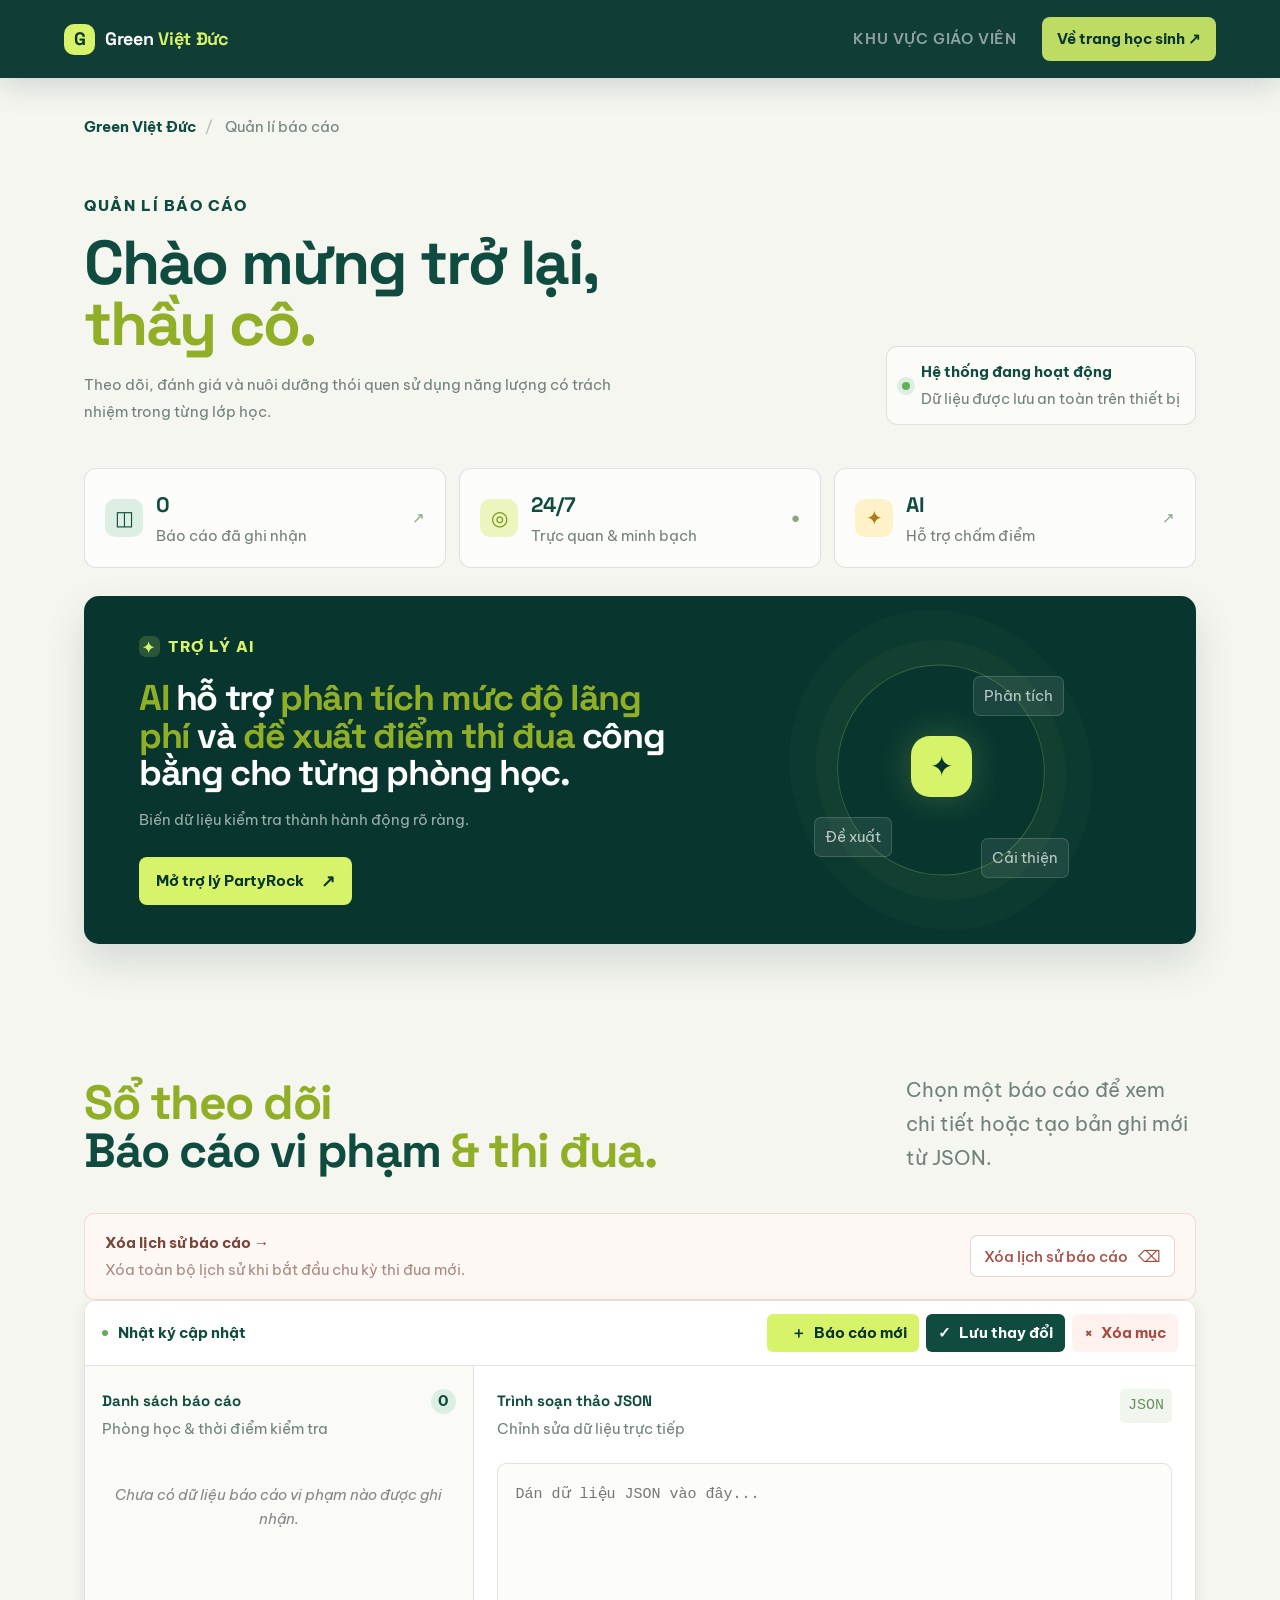
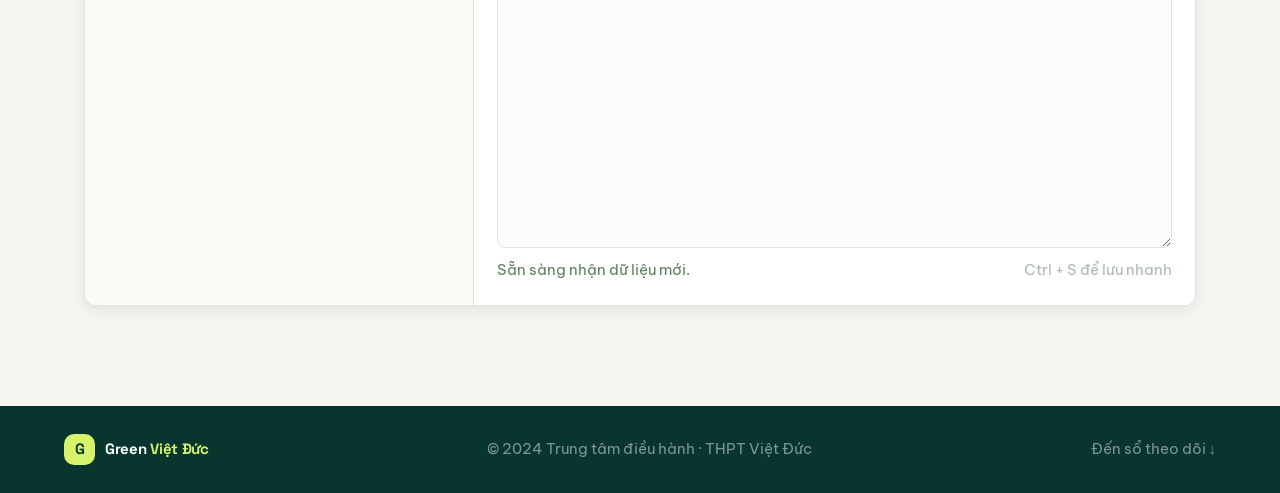
==== commit 8f357561: "Update UI web và AWS PartyRock UI web: Danh sách báo cáo ở trên + chữ to cho dễ nhìn PartyRock: Báo" ====
--- a/admin.html
+++ b/admin.html
@@ -3,7 +3,7 @@
 <head>
     <meta charset="UTF-8">
     <meta name="viewport" content="width=device-width, initial-scale=1.0">
-    <title>Quanr lí báo cáo - Green Việt Đức</title>
+    <title>Quản lí báo cáo - Green Việt Đức</title>
     <link rel="stylesheet" href="style.css">
     <link href="https://fonts.googleapis.com/css2?family=Be+Vietnam+Pro:wght@400;500;600;700;800&family=Space+Grotesk:wght@500;600;700&display=swap" rel="stylesheet">
 </head>
@@ -40,20 +40,19 @@
         <section class="admin-ai-card">
             <div class="ai-copy">
                 <div class="ai-badge"><span>✦</span> TRỢ LÝ AI</div>
-                <h2>Biến dữ liệu kiểm tra<br>thành <em>hành động rõ ràng.</em></h2>
-                <p>Nhờ AI hỗ trợ phân tích mức độ lãng phí và đề xuất điểm thi đua công bằng cho từng phòng học.</p>
+                <h2><em>AI</em> hỗ trợ <em>phân tích mức độ lãng phí</em> và <em>đề xuất điểm thi đua</em> công bằng cho từng phòng học.</h2>
+                <p>Biến dữ liệu kiểm tra thành hành động rõ ràng.</p>
                 <button id="btn-mo-partyrock-admin" class="btn-partyrock-admin">Mở trợ lý PartyRock <span>↗</span></button>
             </div>
             <div class="ai-visual" aria-hidden="true"><div class="ai-orbit"></div><div class="ai-core">✦</div><span class="ai-tag tag-one">Phân tích</span><span class="ai-tag tag-two">Đề xuất</span><span class="ai-tag tag-three">Cải thiện</span></div>
         </section>
 
-        <section class="admin-danger-row">
-            <div><strong>Quản lý dữ liệu</strong><span>Xóa toàn bộ lịch sử khi bắt đầu chu kỳ thi đua mới.</span></div>
-            <button id="btn-xoa-tat-ca" class="btn-danger">Xóa lịch sử báo cáo <span>⌫</span></button>
-        </section>
-
         <section id="danh-sach-bao-cao" class="admin-editor-section">
-            <div class="admin-section-heading"><div><span class="admin-kicker">02 / SỔ THEO DÕI</span><h2>Báo cáo vi phạm<br><em>& thi đua.</em></h2></div><p>Chọn một báo cáo để xem chi tiết hoặc tạo bản ghi mới từ JSON.</p></div>
+            <div class="admin-section-heading"><div><h2><em>Sổ theo dõi</em> <br> Báo cáo vi phạm <em>& thi đua.</em></h2></div><p>Chọn một báo cáo để xem chi tiết hoặc tạo bản ghi mới từ JSON.</p></div>
+            <section class="admin-danger-row">
+                <div><strong>Xóa lịch sử báo cáo →</strong><span>Xóa toàn bộ lịch sử khi bắt đầu chu kỳ thi đua mới.</span></div>
+                <button id="btn-xoa-tat-ca" class="btn-danger">Xóa lịch sử báo cáo<span>⌫</span></button>
+            </section>
             <div class="wrapper admin-wrapper">
                 <div class="toolbar">
                     <div class="toolbar-label"><span class="toolbar-live"></span> Nhật ký cập nhật</div>
--- a/style.css
+++ b/style.css
@@ -1,1220 +1,1239 @@
-/* --- TỔNG QUAN VÀ RESET STYLES --- */
-* {
-    margin: 0;
-    padding: 0;
-    box-sizing: border-box;
-    /* font-family: 'Roboto', sans-serif; */
-}
-
-body {
-    background-color: #f4f7f6;
-    color: #333;
-    line-height: 1.6;
-}
-
-/* --- HEADER & NAVIGATION --- */
-header {
-    background: #1b5e20;
-    color: white;
-    padding: 15px 5%;
-    display: flex;
-    justify-content: space-between;
-    align-items: center;
-    position: sticky;
-    top: 0;
-    z-index: 1000;
-    box-shadow: 0 4px 10px rgba(0, 0, 0, 0.15);
-}
-
-.logo {
-    font-size: 22px;
-    font-weight: 700;
-    letter-spacing: 0.5px;
-}
-
-nav {
-    display: flex;
-    align-items: center;
-    gap: 20px;
-}
-
-nav a {
-    color: white;
-    text-decoration: none;
-    font-weight: 500;
-    transition: color 0.3s;
-}
-
-nav a:hover {
-    color: #a5d6a7;
-}
-
-.nav-admin-btn {
-    background: #fbc02d;
-    color: #1b5e20 !important;
-    padding: 8px 16px;
-    border-radius: 20px;
-    font-weight: bold !important;
-    transition: transform 0.2s, background 0.2s !important;
-}
-
-.nav-admin-btn:hover {
-    background: #fdd835 !important;
-    transform: scale(1.05);
-}
-
-.menu-toggle {
-    display: none;
-    background: none;
-    border: none;
-    color: white;
-    font-size: 26px;
-    cursor: pointer;
-}
-
-/* --- BANNER CHÍNH --- */
-.banner {
-    background: linear-gradient(135deg, rgba(27, 94, 32, 0.75), rgba(46, 125, 50, 0.65)), url('https://images.unsplash.com/photo-1497435334941-8c899ee9e8e9?auto=format&fit=crop&w=1200&q=80');
-    background-size: cover;
-    background-position: center;
-    color: white;
-    text-align: center;
-    padding: 90px 20px;
-}
-
-.banner h1 {
-    font-size: 34px;
-    margin-bottom: 15px;
-    font-weight: 700;
-}
-
-.banner p {
-    font-size: 18px;
-    max-width: 700px;
-    margin: 0 auto 30px auto;
-    opacity: 0.95;
-}
-
-.btn-primary {
-    display: inline-block;
-    background: #fbc02d;
-    color: #1b5e20;
-    padding: 14px 32px;
-    font-size: 16px;
-    font-weight: 700;
-    border-radius: 30px;
-    text-decoration: none;
-    box-shadow: 0 4px 15px rgba(0, 0, 0, 0.2);
-    transition: all 0.3s;
-}
-
-.btn-primary:hover {
-    background: #fff;
-    transform: translateY(-3px);
-}
-
-/* --- CONTENT SECTIONS --- */
-.content-section {
-    padding: 60px 5%;
-    margin: 0 auto;
-}
-
-.content-section-big {
-    padding: 60px 5%;
-    margin: 0 auto;
-}
-
-.section-title {
-    text-align: center;
-    font-size: 28px;
-    color: #1b5e20;
-    margin-bottom: 30px;
-    position: relative;
-}
-
-.section-title::after {
-    content: '';
-    display: block;
-    width: 60px;
-    height: 4px;
-    background: #fbc02d;
-    margin: 10px auto 0 auto;
-    border-radius: 2px;
-}
-
-/* --- CARDS GRID --- */
-.cards-grid {
-    display: grid;
-    grid-template-columns: repeat(auto-fit, minmax(280px, 1fr));
-    gap: 25px;
-}
-
-.card {
-    background: white;
-    padding: 30px;
-    border-radius: 12px;
-    box-shadow: 0 5px 15px rgba(0, 0, 0, 0.05);
-    text-align: center;
-    border-top: 4px solid #2e7d32;
-    transition: transform 0.3s;
-}
-
-.card:hover {
-    transform: translateY(-5px);
-}
-
-.card-icon {
-    font-size: 40px;
-    margin-bottom: 15px;
-}
-
-.card h3 {
-    margin-bottom: 12px;
-    color: #1b5e20;
-}
-
-/* --- REPORT CARDS (ACCORDION TẠI TRANG HỌC SINH) --- */
-.report-list {
-    max-width: 750px;
-    margin: 0 auto;
-}
-
-.report-card {
-    background: white;
-    border: 1px solid #e0e0e0;
-    border-radius: 10px;
-    margin-bottom: 15px;
-    overflow: hidden;
-    box-shadow: 0 2px 8px rgba(0,0,0,0.04);
-}
-
-.report-header {
-    padding: 18px 20px;
-    display: flex;
-    justify-content: space-between;
-    align-items: center;
-    cursor: pointer;
-    background: #fff;
-    transition: background 0.2s;
-}
-
-.report-header:hover {
-    background: #f1f8e9;
-}
-
-.report-time {
-    display: inline-block;
-    margin-left: 12px;
-    font-size: 13px;
-    color: #777;
-    font-weight: normal;
-}
-
-.btn-arrow {
-    background: none;
-    border: none;
-    font-size: 16px;
-    color: #5c5c5c;
-    cursor: pointer;
-}
-
-.report-detail {
-    display: none;
-    padding: 18px 20px;
-    border-top: 1px solid #eee;
-    background: #fafafa;
-}
-
-.detail-content p {
-    margin: 8px 0;
-}
-
-.badge-red {
-    color: #d32f2f;
-    font-weight: bold;
-}
-
-.badge-green {
-    color: #2e7d32;
-    font-weight: bold;
-}
-
-.empty-msg {
-    text-align: center;
-    color: #888;
-    font-style: italic;
-}
-
-/* --- TRANG ADMIN (GIÁO VIÊN) --- */
-.admin-card {
-    background: white;
-    padding: 35px;
-    border-radius: 12px;
-    box-shadow: 0 4px 15px rgba(0, 0, 0, 0.08);
-    max-width: 750px;
-    margin: 0 auto;
-}
-
-.admin-desc {
-    margin-bottom: 20px;
-    color: #666;
-}
-
-/* BLOCK PARTYROCK ADMIN */
-.partyrock-box {
-    background: #e8f5e9;
-    border: 2px dashed #2e7d32;
-    border-radius: 12px;
-    padding: 20px;
-    margin-bottom: 20px;
-    text-align: center;
-}
-
-.partyrock-header {
-    display: flex;
-    align-items: center;
-    justify-content: center;
-    gap: 12px;
-    margin-bottom: 15px;
-}
-
-.partyrock-icon {
-    font-size: 36px;
-}
-
-.btn-partyrock-admin {
-    background: linear-gradient(135deg, #2e7d32, #1b5e20);
-    color: white;
-    padding: 12px 28px;
-    font-size: 15px;
-    font-weight: bold;
-    border: none;
-    border-radius: 25px;
-    cursor: pointer;
-    box-shadow: 0 4px 10px rgba(46, 125, 50, 0.3);
-    transition: all 0.3s;
-}
-
-.btn-partyrock-admin:hover {
-    transform: translateY(-2px);
-    box-shadow: 0 6px 15px rgba(46, 125, 50, 0.5);
-    background: linear-gradient(135deg, #1b5e20, #0d3b10);
-}
-
-/* TAB VÀ FORM NHẬP BÁO CÁO */
-.tab-buttons {
-    display: flex;
-    gap: 10px;
-    margin-bottom: 20px;
-}
-
-.tab-btn {
-    flex: 1;
-    padding: 12px;
-    border: 1px solid #2e7d32;
-    background: #f4f7f6;
-    color: #1b5e20;
-    font-weight: bold;
-    border-radius: 8px;
-    cursor: pointer;
-    transition: all 0.3s;
-}
-
-.tab-btn.active {
-    background: #1b5e20;
-    color: white;
-}
-
-.tab-content {
-    display: none;
-}
-
-.tab-content.active {
-    display: block;
-}
-
-.form-label {
-    display: block;
-    font-weight: bold;
-    margin-bottom: 6px;
-    color: #2e7d32;
-    font-size: 14px;
-}
-
-.form-grid {
-    display: grid;
-    grid-template-columns: repeat(auto-fit, minmax(200px, 1fr));
-    gap: 15px;
-}
-
-.form-group input, .form-group textarea, #json-input {
-    width: 100%;
-    padding: 12px;
-    border: 1px solid #ccc;
-    border-radius: 8px;
-    font-size: 14px;
-    box-sizing: border-box;
-}
-
-#json-input {
-    font-family: monospace;
-}
-
-.btn-primary-action {
-    width: 100%;
-    margin-top: 15px;
-    background: #2e7d32;
-    color: white;
-    border: none;
-    padding: 14px;
-    font-size: 16px;
-    font-weight: bold;
-    border-radius: 8px;
-    cursor: pointer;
-    transition: background 0.3s;
-}
-
-.btn-primary-action:hover {
-    background: #1b5e20;
-}
-
-.btn-danger {
-    width: 100%;
-    margin-top: 10px;
-    background: #c62828;
-    color: white;
-    border: none;
-    padding: 12px;
-    border-radius: 8px;
-    cursor: pointer;
-    font-weight: 500;
-    transition: background 0.2s;
-}
-
-.btn-danger:hover {
-    background: #b71c1c;
-}
-
-.divider {
-    border: 0;
-    height: 1px;
-    background: #eee;
-    margin: 25px 0;
-}
-
-/* --- FOOTER --- */
-footer {
-    background: #113814;
-    color: #a5d6a7;
-    text-align: center;
-    padding: 25px 20px;
-    margin-top: 50px;
-    font-size: 14px;
-}
-
-/* --- RESPONSIVE MOBILE --- */
-@media screen and (max-width: 768px) {
-    .menu-toggle {
-        display: block;
-    }
-
-    nav {
-        display: none;
-        flex-direction: column;
-        width: 100%;
-        position: absolute;
-        top: 60px;
-        left: 0;
-        background: #1b5e20;
-        padding: 15px 0;
-        box-shadow: 0 4px 8px rgba(0,0,0,0.2);
-    }
-
-    nav.active {
-        display: flex;
-    }
-
-    nav a {
-        padding: 10px;
-        width: 100%;
-        text-align: center;
-    }
-}
-/* =========================================================
-   HIỆU ỨNG CHUYỂN ĐỘNG (MODERN LANDING PAGE VIBE ANIMATIONS)
-   ========================================================= */
-
-/* 1. Hiệu ứng xuất hiện khi cuộn trang (Scroll Reveal) */
-.reveal {
-    opacity: 0;
-    transform: translateY(40px);
-    transition: opacity 0.8s ease-out, transform 0.8s cubic-bezier(0.16, 1, 0.3, 1);
-}
-
-.reveal.active {
-    opacity: 1;
-    transform: translateY(0);
-}
-
-/* 2. Hiệu ứng Hero Banner xuất hiện êm ái khi mới vào trang */
-.banner-content h1 {
-    animation: fadeInUp 0.9s cubic-bezier(0.16, 1, 0.3, 1) forwards;
-}
-
-.banner-content p {
-    animation: fadeInUp 0.9s cubic-bezier(0.16, 1, 0.3, 1) 0.2s forwards;
-    opacity: 0;
-}
-
-.banner-content .btn-primary {
-    animation: fadeInUp 0.9s cubic-bezier(0.16, 1, 0.3, 1) 0.4s forwards;
-    opacity: 0;
-}
-
-@keyframes fadeInUp {
-    from {
-        opacity: 0;
-        transform: translateY(30px);
-    }
-    to {
-        opacity: 1;
-        transform: translateY(0);
-    }
-}
-
-/* 3. Nút bấm hiệu ứng Glow & Lift (Mượt như Landing Page Premium) */
-.btn-primary, .btn-partyrock-admin {
-    position: relative;
-    overflow: hidden;
-    transition: all 0.3s cubic-bezier(0.16, 1, 0.3, 1) !important;
-}
-
-.btn-primary:hover, .btn-partyrock-admin:hover {
-    transform: translateY(-3px) scale(1.02) !important;
-    box-shadow: 0 10px 25px rgba(46, 125, 50, 0.4) !important;
-}
-
-/* 4. Thẻ nội dung (Card) hiệu ứng nâng khối & phát sáng viền nhẹ */
-.card, .report-card, .partyrock-box {
-    transition: transform 0.4s cubic-bezier(0.16, 1, 0.3, 1), box-shadow 0.4s ease, border-color 0.4s ease !important;
-}
-
-.card:hover, .report-card:hover {
-    transform: translateY(-6px);
-    box-shadow: 0 12px 30px rgba(0, 0, 0, 0.08) !important;
-}
-
-/* 5. Chuyển động icon nhịp đập nhẹ */
-.card-icon, .partyrock-icon {
-    display: inline-block;
-    transition: transform 0.3s ease;
-}
-
-.card:hover .card-icon, .partyrock-box:hover .partyrock-icon {
-    transform: scale(1.15) rotate(5deg);
-}
-
-/* 6. Hiệu ứng mở thẻ báo cáo (Accordion Dropdown) mượt mà */
-.report-detail {
-    transition: all 0.4s cubic-bezier(0.16, 1, 0.3, 1);
-}
-
-/* --- LANDING PAGE GREEN VIET DUC --- */
-:root {
-    --ink: #12372f;
-    --forest: #0f4b3f;
-    --forest-deep: #08362f;
-    --mint: #dcefe2;
-    --lime: #d7f36a;
-    --paper: #f5f6ef;
-    --muted: #71807a;
-    --line: rgba(18, 55, 47, 0.13);
-}
-
-body {
-    background: var(--paper);
-    color: var(--ink);
-    font-family: 'Be Vietnam Pro', sans-serif !important;
-}
-
-header {
-    background: rgba(8, 54, 47, 0.96);
-    padding: 17px max(5%, calc((100vw - 1240px) / 2));
-    box-shadow: 0 8px 30px rgba(8, 54, 47, 0.16);
-}
-
-.logo {
-    display: inline-flex;
-    align-items: center;
-    gap: 10px;
-    color: #fff;
-    font-family: 'Space Grotesk', sans-serif;
-    font-size: 18px;
-    letter-spacing: -0.3px;
-    text-decoration: none;
-}
-
-.logo strong { color: var(--lime); }
-.logo-mark {
-    display: grid;
-    place-items: center;
-    width: 31px;
-    height: 31px;
-    border-radius: 10px;
-    background: var(--lime);
-    color: var(--forest-deep);
-    font-family: 'Space Grotesk', sans-serif;
-    font-weight: 700;
-}
-
-nav { gap: 25px; }
-nav a { font-size: 13px; font-weight: 600; opacity: .88; }
-nav a:hover { color: var(--lime); }
-.nav-admin-btn { background: var(--lime); color: var(--forest-deep) !important; border-radius: 8px; padding: 10px 15px; }
-.nav-admin-btn:hover { background: #e6fb8d !important; transform: translateY(-2px); }
-
-.banner {
-    position: relative;
-    overflow: hidden;
-    min-height: 650px;
-    padding: 95px max(5%, calc((100vw - 1240px) / 2)) 55px;
-    text-align: left;
-    background: var(--forest-deep);
-    isolation: isolate;
-    border-radius: 15px;
-    margin: 1rem;
-}
-
-.banner::before {
-    content: '';
-    position: absolute;
-    inset: 0;
-    z-index: -2;
-    background: linear-gradient(100deg, rgba(8, 54, 47, .99) 22%, rgba(8, 54, 47, .78) 56%, rgba(8, 54, 47, .42)), url('https://images.unsplash.com/photo-1497435334941-8c899ee9e8e9?auto=format&fit=crop&w=1800&q=85') center / cover;
-}
-
-.banner::after {
-    content: '';
-    position: absolute;
-    z-index: -1;
-    width: 560px;
-    height: 560px;
-    right: -110px;
-    bottom: -300px;
-    border: 1px solid rgba(215, 243, 106, .25);
-    border-radius: 50%;
-    box-shadow: 0 0 0 65px rgba(215, 243, 106, .04), 0 0 0 130px rgba(215, 243, 106, .03);
-}
-
-.hero-grid { display: grid; grid-template-columns: minmax(0, 1.05fr) minmax(390px, .95fr); gap: 7%; align-items: center; max-width: 1240px; margin: 0 auto; }
-.banner-content { max-width: 620px; }
-.eyebrow, .section-kicker { color: var(--lime); font-size: 11px; font-weight: 700; letter-spacing: 1.5px; text-transform: uppercase; }
-.eyebrow { display: flex; align-items: center; gap: 9px; margin-bottom: 23px; }
-.eyebrow span, .live-dot { display: inline-block; width: 7px; height: 7px; border-radius: 50%; background: var(--lime); box-shadow: 0 0 0 5px rgba(215, 243, 106, .14); }
-.banner h1 { max-width: 650px; margin-bottom: 24px; font-family: 'Space Grotesk', sans-serif; font-size: clamp(44px, 5vw, 72px); line-height: 1.02; letter-spacing: -2.5px; }
-.banner h1 em, .section-heading em { color: var(--lime); font-style: normal; }
-.banner p { max-width: 540px; margin: 0 0 32px; color: rgba(255,255,255,.72); font-size: 16px; line-height: 1.8; }
-.hero-actions { display: flex; flex-wrap: wrap; align-items: center; gap: 14px; }
-.btn-primary { background: var(--lime); color: var(--forest-deep); border: 0; border-radius: 8px; padding: 14px 20px; box-shadow: 0 10px 28px rgba(0,0,0,.18); }
-.btn-primary span, .btn-secondary span { margin-left: 12px; font-size: 18px; }
-.btn-primary:hover { background: #e6fb8d; color: var(--forest-deep); }
-.btn-secondary { display: inline-flex; align-items: center; color: white; padding: 13px 10px; text-decoration: none; font-size: 14px; font-weight: 600; }
-.btn-secondary:hover { color: var(--lime); }
-.hero-note { display: flex; align-items: center; gap: 10px; margin-top: 42px; color: rgba(255,255,255,.52); font-size: 11px; }
-.live-dot { width: 6px; height: 6px; box-shadow: none; }
-.hero-visual { position: relative; min-height: 420px; }
-.visual-orbit { position: absolute; border: 1px solid rgba(215,243,106,.22); border-radius: 50%; }
-.orbit-one { inset: 5% -5% 10% 5%; transform: rotate(-18deg); }
-.orbit-two { inset: 17% 5% 1% -3%; transform: rotate(24deg); }
-.energy-panel { position: absolute; inset: 18% 5% 10%; padding: 28px; border: 1px solid rgba(255,255,255,.15); border-radius: 18px; background: linear-gradient(145deg, rgba(255,255,255,.16), rgba(255,255,255,.04)); backdrop-filter: blur(12px); box-shadow: 0 30px 60px rgba(0,0,0,.2); }
-.panel-topline, .panel-bottomline { display: flex; justify-content: space-between; align-items: center; color: rgba(255,255,255,.68); font-size: 11px; }
-.status-pill { color: var(--lime); font-size: 10px; }
-.energy-number { margin-top: 55px; color: white; font-family: 'Space Grotesk', sans-serif; font-size: 96px; line-height: .85; letter-spacing: -6px; }
-.energy-number span { margin-left: 4px; color: var(--lime); font-size: 34px; letter-spacing: 0; }
-.energy-label { margin: 16px 0 23px; color: rgba(255,255,255,.72); font-size: 13px; }
-.meter { height: 8px; overflow: hidden; border-radius: 20px; background: rgba(255,255,255,.15); }
-.meter span { display: block; width: 78%; height: 100%; border-radius: inherit; background: var(--lime); }
-.panel-bottomline { margin-top: 13px; color: var(--lime); }
-.panel-bottomline span:last-child { color: rgba(255,255,255,.5); }
-.floating-chip { position: absolute; display: grid; grid-template-columns: 31px 1fr; column-gap: 9px; align-items: center; min-width: 145px; padding: 12px 14px; border: 1px solid rgba(18,55,47,.09); border-radius: 12px; background: #fff; box-shadow: 0 16px 35px rgba(0,0,0,.2); }
-.floating-chip span { grid-row: span 2; display: grid; place-items: center; width: 31px; height: 31px; border-radius: 9px; background: var(--mint); color: var(--forest); font-weight: 700; }
-.floating-chip strong { color: var(--ink); font-family: 'Space Grotesk', sans-serif; font-size: 14px; }
-.floating-chip small { color: var(--muted); font-size: 9px; }
-.chip-save { top: 8%; right: -5%; }
-.chip-class { bottom: -2%; left: -10%; }
-.chip-class span { background: #fff4c7; color: #9d7313; }
-.hero-scroll { max-width: 1240px; margin: 75px auto 0; color: rgba(255,255,255,.45); font-size: 10px; letter-spacing: 1px; text-transform: uppercase; }
-.hero-scroll span { margin-left: 10px; color: var(--lime); font-size: 16px; }
-
-.impact-strip { display: grid; grid-template-columns: repeat(3, 1fr) 1.45fr; max-width: 1240px; margin: 0 auto; padding: 29px 0; border-bottom: 1px solid var(--line); }
-.impact-item { display: flex; align-items: center; gap: 14px; padding: 5px 25px; border-right: 1px solid var(--line); color: var(--muted); font-size: 11px; line-height: 1.45; }
-.impact-item:first-child { padding-left: 0; }
-.impact-item strong { color: var(--forest); font-family: 'Space Grotesk', sans-serif; font-size: 25px; }
-.impact-quote { justify-content: space-between; padding-right: 0; border: 0; color: var(--forest); font-size: 13px; }
-.impact-quote i { display: grid; place-items: center; width: 35px; height: 35px; border: 1px solid var(--line); border-radius: 50%; color: var(--forest); font-style: normal; }
-.content-section { max-width: 1240px; padding: 110px 5%; }
-.section-heading { display: flex; justify-content: space-between; align-items: end; gap: 50px; margin-bottom: 47px; }
-.section-heading h2 { margin: 14px 0 0; color: var(--forest); font-family: 'Space Grotesk', sans-serif; font-size: clamp(32px, 4vw, 51px); line-height: 1.06; letter-spacing: -1.7px; }
-.section-heading p { max-width: 310px; margin: 0 0 4px; color: var(--muted); font-size: 13px; line-height: 1.8; }
-.issue-grid { grid-template-columns: repeat(3, 1fr); gap: 16px; }
-.issue-card { position: relative; min-height: 340px; padding: 30px; border: 1px solid var(--line); border-top: 0; border-radius: 13px; background: #fff; text-align: left; box-shadow: none; }
-.issue-card::before { content: ''; position: absolute; top: 0; left: 0; right: 0; height: 4px; border-radius: 13px 13px 0 0; background: var(--lime); }
-.card-index { color: #9da8a2; font-family: 'Space Grotesk', sans-serif; font-size: 12px; }
-.card-icon { margin: 35px 0 19px; color: var(--forest); font-size: 30px; }
-.issue-card h3 { margin-bottom: 12px; color: var(--forest); font-family: 'Space Grotesk', sans-serif; font-size: 20px; }
-.issue-card p { color: var(--muted); font-size: 13px; line-height: 1.75; }
-.text-link { display: inline-block; margin-top: 23px; color: var(--forest); font-size: 12px; font-weight: 700; text-decoration: none; }
-.text-link span { margin-left: 7px; color: #9daa9f; }
-.issue-card-dark { background: var(--forest) !important; color: white; }
-.issue-card-dark h3, .issue-card-dark .card-icon, .issue-card-dark .text-link { color: white; }
-.issue-card-dark p, .issue-card-dark .card-index { color: rgba(255,255,255,.63); }
-.issue-card-dark::before { background: var(--lime); }
-.process-section { background: var(--forest-deep); }
-.process-inner { padding-top: 100px; padding-bottom: 104px; }
-.light-heading h2 { color: white; }
-.light-heading p { color: rgba(255,255,255,.58); }
-.process-grid { display: grid; grid-template-columns: repeat(3, 1fr); gap: 18px; }
-.process-step { padding: 24px 0; border-top: 1px solid rgba(255,255,255,.24); }
-.process-step > span { color: var(--lime); font-family: 'Space Grotesk', sans-serif; font-size: 12px; }
-.step-line { width: 52px; height: 1px; margin: 27px 0 25px; background: var(--lime); }
-.process-step h3 { margin-bottom: 10px; color: white; font-family: 'Space Grotesk', sans-serif; font-size: 23px; }
-.process-step p { max-width: 280px; color: rgba(255,255,255,.58); font-size: 13px; line-height: 1.75; }
-.report-section { padding-bottom: 120px; }
-.report-intro { display: flex; align-items: start; gap: 13px; max-width: 315px; }
-.report-intro p { margin: 0; }
-.report-live { flex: 0 0 auto; width: 8px; height: 8px; margin-top: 6px; border-radius: 50%; background: #68b75a; box-shadow: 0 0 0 5px #dcefe2; }
-.report-list-wrap { min-height: 130px; }
-.report-list-wrap:empty::before { content: 'Chưa có báo cáo nào được cập nhật.'; display: block; padding: 45px; border: 1px dashed var(--line); border-radius: 14px; color: var(--muted); text-align: center; font-size: 13px; }
-.habits-section { padding-top: 115px; padding-bottom: 125px; }
-.habits-layout { display: grid; grid-template-columns: minmax(0, 1.15fr) minmax(280px, .85fr); gap: 18px; align-items: stretch; }
-.habit-list { border-top: 1px solid var(--line); }
-.habit-item { display: grid; grid-template-columns: 42px 1fr 25px; align-items: center; gap: 16px; padding: 21px 8px 21px 0; border-bottom: 1px solid var(--line); transition: padding .3s ease, background .3s ease; }
-.habit-item:hover { padding-left: 13px; background: rgba(220,239,226,.36); }
-.habit-check { display: grid; place-items: center; width: 32px; height: 32px; border: 1px solid #a5c6a8; border-radius: 50%; color: var(--forest); font-family: 'Space Grotesk', sans-serif; font-size: 10px; }
-.habit-item strong { display: block; color: var(--forest); font-family: 'Space Grotesk', sans-serif; font-size: 15px; }
-.habit-item p { margin: 5px 0 0; color: var(--muted); font-size: 11px; line-height: 1.55; }
-.habit-arrow { color: #9ab29e; font-size: 17px; transition: transform .3s ease, color .3s ease; }
-.habit-item:hover .habit-arrow { color: var(--forest); transform: translate(3px, -3px); }
-.habit-poster { position: relative; display: flex; flex-direction: column; min-height: 390px; overflow: hidden; padding: 34px; border-radius: 14px; background: var(--forest); color: #fff; isolation: isolate; }
-.habit-poster::before { content: ''; position: absolute; z-index: -1; top: -90px; right: -80px; width: 280px; height: 280px; border: 1px solid rgba(215,243,106,.35); border-radius: 50%; box-shadow: 0 0 0 35px rgba(215,243,106,.04), 0 0 0 72px rgba(215,243,106,.03); }
-.poster-glow { position: absolute; z-index: -1; right: -20%; bottom: -25%; width: 300px; height: 300px; border-radius: 50%; background: rgba(215,243,106,.08); filter: blur(8px); }
-.poster-label { color: var(--lime); font-size: 9px; font-weight: 800; letter-spacing: 1.5px; }
-.poster-icon { margin-top: 49px; color: var(--lime); font-size: 45px; line-height: 1; }
-.habit-poster h3 { margin: 22px 0 13px; font-family: 'Space Grotesk', sans-serif; font-size: 31px; line-height: 1.02; letter-spacing: -1px; }
-.habit-poster h3 em { color: var(--lime); font-style: normal; }
-.habit-poster p { margin: 0; color: rgba(255,255,255,.57); font-size: 11px; line-height: 1.8; }
-.poster-stamp { align-self: end; margin-top: auto; color: rgba(255,255,255,.35); font-size: 8px; letter-spacing: 1px; line-height: 1.2; text-align: right; }
-.poster-stamp strong { color: var(--lime); font-family: 'Space Grotesk', sans-serif; font-size: 25px; letter-spacing: -1px; }
-.community-section { background: #e8f1e4; }
-.community-inner { display: grid; grid-template-columns: 1.1fr .9fr; gap: 12%; align-items: center; padding-top: 104px; padding-bottom: 105px; }
-.community-copy h2 { margin: 15px 0 19px; color: var(--forest); font-family: 'Space Grotesk', sans-serif; font-size: clamp(33px, 4vw, 51px); line-height: 1.03; letter-spacing: -1.7px; }
-.community-copy h2 em { color: #719316; font-style: normal; }
-.community-copy > p { max-width: 465px; margin-bottom: 27px; color: var(--muted); font-size: 13px; line-height: 1.85; }
-.community-link { color: var(--forest); font-size: 12px; font-weight: 800; text-decoration: none; }
-.community-link span { display: inline-block; margin-left: 12px; color: #719316; font-size: 18px; transition: transform .3s ease; }
-.community-link:hover span { transform: translateX(5px); }
-.community-metrics { border-top: 1px solid rgba(18,55,47,.2); }
-.metric-row { display: grid; grid-template-columns: 45px 1fr 25px; align-items: center; gap: 15px; padding: 22px 3px; border-bottom: 1px solid rgba(18,55,47,.2); }
-.metric-row strong { color: #719316; font-family: 'Space Grotesk', sans-serif; font-size: 13px; }
-.metric-row span { color: var(--forest); font-family: 'Space Grotesk', sans-serif; font-size: 17px; line-height: 1.15; }
-.metric-row b { color: #9aaa98; font-size: 16px; font-weight: 400; }
-footer { margin-top: 0; padding: 28px max(5%, calc((100vw - 1240px) / 2)); background: var(--forest-deep); text-align: left; }
-.footer-inner { display: flex; align-items: center; justify-content: space-between; gap: 20px; }
-.footer-inner p, .footer-inner a { margin: 0; color: rgba(255,255,255,.48); font-size: 11px; text-decoration: none; }
-.footer-inner a:hover { color: var(--lime); }
-.footer-logo { font-size: 15px; }
-
-@media screen and (max-width: 900px) {
-    .hero-grid { grid-template-columns: 1fr; gap: 25px; }
-    .hero-visual { min-height: 350px; max-width: 560px; width: 100%; margin: 0 auto; }
-    .banner { min-height: auto; }
-    .impact-strip { margin: 0 5%; grid-template-columns: repeat(3, 1fr); }
-    .impact-quote { display: none; }
-    .community-inner { gap: 45px; }
-}
-
-@media screen and (max-width: 768px) {
-    header { padding: 14px 5%; }
-    nav { top: 59px; background: var(--forest-deep); }
-    .banner { padding: 70px 5% 38px; }
-    .banner h1 { font-size: clamp(40px, 11vw, 58px); letter-spacing: -1.8px; }
-    .banner p { font-size: 14px; }
-    .hero-visual { min-height: 310px; }
-    .energy-panel { inset: 16% 0 14%; }
-    .energy-number { margin-top: 42px; font-size: 76px; }
-    .chip-save { right: -2%; }
-    .chip-class { left: -2%; }
-    .hero-scroll { margin-top: 35px; }
-    .impact-strip { padding: 22px 0; }
-    .impact-item { padding: 4px 12px; gap: 8px; font-size: 9px; }
-    .impact-item:first-child { padding-left: 0; }
-    .impact-item strong { font-size: 19px; }
-    .content-section { padding: 75px 5%; }
-    .section-heading { display: block; margin-bottom: 33px; }
-    .section-heading p { margin-top: 24px; }
-    .issue-grid, .process-grid { grid-template-columns: 1fr; }
-    .issue-card { min-height: auto; }
-    .habits-section { padding-top: 75px; padding-bottom: 80px; }
-    .habits-layout, .community-inner { grid-template-columns: 1fr; }
-    .habit-poster { min-height: 350px; }
-    .process-inner { padding-top: 75px; padding-bottom: 75px; }
-    .report-section { padding-bottom: 80px; }
-    .footer-inner { align-items: flex-start; flex-direction: column; }
-}
-
-@media (prefers-reduced-motion: reduce) {
-    *, *::before, *::after { scroll-behavior: auto !important; animation-duration: .01ms !important; transition-duration: .01ms !important; }
-}
-
-/* --- ADMIN DASHBOARD --- */
-.admin-page { background: var(--paper); }
-.admin-page header { position: sticky; }
-.admin-page .admin-role { color: rgba(255,255,255,.52); font-size: 11px; font-weight: 600; letter-spacing: .8px; text-transform: uppercase; }
-.admin-page .admin-shell { max-width: 1240px; margin: 0 auto; padding: 37px 5% 100px; }
-.admin-breadcrumb { margin-bottom: 54px; color: var(--muted); font-size: 11px; }
-.admin-breadcrumb span { color: var(--forest); font-weight: 700; }
-.admin-breadcrumb i { margin: 0 9px; color: #b2bbb5; font-style: normal; }
-.admin-welcome { display: flex; align-items: end; justify-content: space-between; gap: 35px; margin-bottom: 43px; }
-.admin-kicker { color: var(--forest); font-size: 10px; font-weight: 800; letter-spacing: 1.6px; }
-.admin-welcome h1 { margin: 13px 0 17px; color: var(--forest); font-family: 'Space Grotesk', sans-serif; font-size: clamp(38px, 5vw, 62px); line-height: .99; letter-spacing: -2px; }
-.admin-welcome h1 em, .admin-section-heading em, .ai-copy em { color: #90af27; font-style: normal; }
-.admin-welcome p { max-width: 530px; margin: 0; color: var(--muted); font-size: 13px; line-height: 1.8; }
-.admin-date { display: flex; align-items: center; gap: 11px; padding: 13px 15px; border: 1px solid var(--line); border-radius: 11px; background: rgba(255,255,255,.55); }
-.date-dot, .toolbar-live { width: 8px; height: 8px; flex: 0 0 auto; border-radius: 50%; background: #64ae5a; box-shadow: 0 0 0 5px #dcefe2; }
-.admin-date strong, .admin-date small { display: block; }
-.admin-date strong { color: var(--forest); font-size: 11px; }
-.admin-date small { margin-top: 3px; color: var(--muted); font-size: 9px; }
-.admin-stats { display: grid; grid-template-columns: repeat(3, 1fr); gap: 13px; margin-bottom: 28px; }
-.admin-stat { display: flex; align-items: center; gap: 13px; padding: 19px 20px; border: 1px solid var(--line); border-radius: 12px; background: rgba(255,255,255,.65); }
-.stat-symbol { display: grid; place-items: center; width: 38px; height: 38px; border-radius: 10px; background: var(--mint); color: var(--forest); font-size: 20px; }
-.lime-symbol { background: #ecf5be; color: #719316; }
-.gold-symbol { background: #fff1c8; color: #ab7d16; }
-.admin-stat strong, .admin-stat small { display: block; }
-.admin-stat strong { color: var(--forest); font-family: 'Space Grotesk', sans-serif; font-size: 21px; }
-.admin-stat small { margin-top: 2px; color: var(--muted); font-size: 10px; }
-.admin-stat b { margin-left: auto; color: #89a67e; font-size: 15px; font-weight: 500; }
-.admin-ai-card { display: flex; justify-content: space-between; align-items: center; min-height: 290px; overflow: hidden; margin-bottom: 17px; padding: 39px 55px; border-radius: 15px; background: var(--forest-deep); box-shadow: 0 18px 40px rgba(8,54,47,.14); }
-.ai-copy { position: relative; z-index: 1; max-width: 555px; }
-.ai-badge { display: flex; align-items: center; gap: 8px; color: var(--lime); font-size: 10px; font-weight: 800; letter-spacing: 1.5px; }
-.ai-badge span { display: grid; place-items: center; width: 21px; height: 21px; border-radius: 7px; background: rgba(215,243,106,.17); }
-.ai-copy h2 { margin: 20px 0 14px; color: white; font-family: 'Space Grotesk', sans-serif; font-size: clamp(28px, 4vw, 42px); line-height: 1.05; letter-spacing: -1.4px; }
-.ai-copy p { max-width: 440px; margin-bottom: 24px; color: rgba(255,255,255,.6); font-size: 12px; line-height: 1.8; }
-.btn-partyrock-admin { display: inline-flex; align-items: center; gap: 17px; border: 0; border-radius: 8px; background: var(--lime); color: var(--forest-deep); padding: 13px 17px; box-shadow: none; font-family: inherit; font-size: 12px; }
-.btn-partyrock-admin span { font-size: 17px; }
-.btn-partyrock-admin:hover { background: #e6fb8d; box-shadow: 0 10px 24px rgba(215,243,106,.18); }
-.ai-visual { position: relative; width: 260px; height: 220px; margin-right: 7%; }
-.ai-orbit { position: absolute; inset: 4px; border: 1px solid rgba(215,243,106,.25); border-radius: 50%; transform: rotate(-24deg) scaleX(.82); box-shadow: 0 0 0 25px rgba(215,243,106,.025), 0 0 0 56px rgba(215,243,106,.02); }
-.ai-core { position: absolute; top: 76px; left: 100px; display: grid; place-items: center; width: 61px; height: 61px; border: 1px solid rgba(215,243,106,.45); border-radius: 19px; background: var(--lime); color: var(--forest-deep); font-size: 28px; box-shadow: 0 0 35px rgba(215,243,106,.22); }
-.ai-tag { position: absolute; padding: 7px 10px; border: 1px solid rgba(255,255,255,.15); border-radius: 7px; background: rgba(255,255,255,.08); color: rgba(255,255,255,.7); font-size: 9px; }
-.tag-one { top: 16px; right: 7px; }.tag-two { bottom: 23px; left: 3px; }.tag-three { right: 2px; bottom: 2px; }
-.admin-danger-row { display: flex; align-items: center; justify-content: space-between; gap: 20px; padding: 17px 20px; border: 1px solid rgba(181,71,54,.17); border-radius: 10px; background: rgba(255,248,245,.75); }
-.admin-danger-row strong, .admin-danger-row span { display: block; }
-.admin-danger-row strong { color: #794439; font-size: 12px; }.admin-danger-row span { margin-top: 3px; color: #aa8880; font-size: 10px; }
-.admin-page .btn-danger { width: auto; min-width: 180px; margin: 0; padding: 10px 13px; border-radius: 7px; background: #fff; color: #ad4b3e; border: 1px solid rgba(181,71,54,.24); font-family: inherit; font-size: 11px; }
-.admin-page .btn-danger:hover { background: #fff0ec; color: #91372c; }
-.admin-page .btn-danger span { display: inline; margin: 0 0 0 10px; color: inherit; font-size: 16px; }
-.admin-editor-section { padding-top: 105px; }
-.admin-section-heading { display: flex; align-items: end; justify-content: space-between; gap: 30px; margin-bottom: 38px; }
-.admin-section-heading h2 { margin: 13px 0 0; color: var(--forest); font-family: 'Space Grotesk', sans-serif; font-size: clamp(31px, 4vw, 48px); line-height: 1; letter-spacing: -1.5px; }
-.admin-section-heading p { max-width: 290px; margin: 0; color: var(--muted); font-size: 12px; line-height: 1.7; }
-.admin-wrapper { overflow: hidden; border: 1px solid var(--line); border-radius: 13px; background: white; box-shadow: 0 18px 40px rgba(18,55,47,.07); }
-.admin-page .toolbar { display: flex; align-items: center; justify-content: space-between; padding: 13px 17px; border-bottom: 1px solid var(--line); border-radius: 0; background: #fff; }
-.toolbar-label { display: flex; align-items: center; gap: 10px; color: var(--forest); font-size: 11px; font-weight: 700; }.toolbar-live { width: 6px; height: 6px; box-shadow: none; }
-.toolbar-actions { display: flex; gap: 7px; }.toolbar-actions button { border: 0; border-radius: 6px; padding: 9px 12px; font-family: inherit; font-size: 10px; font-weight: 700; }
-.toolbar-actions button span { margin-right: 5px; font-size: 14px; }.admin-page .toolbar .btn-primary { padding: 9px 12px; box-shadow: none; font-size: 10px; }.btn-save { background: var(--forest); color: white; }.btn-delete { background: #fff1ee; color: #a84b40; }
-.admin-layout { min-height: 500px; height: auto; }.admin-page aside { width: 35%; padding: 23px 17px; border-right: 1px solid var(--line); background: #fafbf7; }.admin-page .json-editor-panel { display: flex; flex: 1; flex-direction: column; min-height: 500px; padding: 23px; background: #fff; }
-.aside-heading, .editor-heading { display: flex; align-items: start; justify-content: space-between; margin-bottom: 22px; }.aside-heading strong, .editor-heading strong { display: block; color: var(--forest); font-family: 'Space Grotesk', sans-serif; font-size: 14px; }.aside-heading small, .editor-heading small { display: block; margin-top: 4px; color: var(--muted); font-size: 9px; }.aside-heading > span { display: grid; place-items: center; min-width: 25px; height: 25px; border-radius: 50%; background: var(--mint); color: var(--forest); font-size: 10px; font-weight: 700; }
-.editor-status { padding: 5px 8px; border-radius: 5px; background: #f0f5ed; color: #6c9062; font-family: monospace; font-size: 9px; }.admin-page #jsonInput { min-height: 385px; padding: 18px; border: 1px solid var(--line); border-radius: 9px; outline: none; background: #fcfdfa; color: #31534a; font-family: Consolas, monospace; font-size: 12px; line-height: 1.7; resize: vertical; }.admin-page #jsonInput:focus { border-color: #9ec35b; box-shadow: 0 0 0 3px rgba(158,195,91,.13); }.editor-footer { display: flex; align-items: center; justify-content: space-between; gap: 12px; }.editor-footer p { margin: 10px 0 0; color: #5d8160; font-size: 10px; }.editor-footer > span { margin-top: 10px; color: #adb9b1; font-size: 9px; }
-.admin-page .report-list { max-width: none; margin: 0; }.admin-page .report-card { margin-bottom: 8px; border-color: var(--line); border-radius: 8px; box-shadow: none; }.admin-page .report-header { padding: 13px; background: #fff; }.admin-page .report-header:hover, .admin-page .report-card.selected .report-header { background: #eff7ec; }.admin-page .report-title { color: var(--forest); font-size: 11px; }.admin-page .report-time { display: block; margin: 4px 0 0 24px; color: var(--muted); font-size: 9px; }.admin-page .report-detail { padding: 13px; background: #f7faf5; }.admin-page .detail-content p { margin: 6px 0; color: var(--muted); font-size: 10px; }.admin-page .empty-msg { padding: 20px 8px; font-size: 11px; }
-.admin-page footer { margin-top: 0; }.admin-page .footer-inner { max-width: 1240px; margin: 0 auto; }
-
-@media screen and (max-width: 800px) {
-    .admin-page .admin-shell { padding-top: 28px; }.admin-welcome, .admin-section-heading { display: block; }.admin-date { width: fit-content; margin-top: 27px; }.admin-stats { grid-template-columns: 1fr; }.admin-ai-card { padding: 32px 25px; }.ai-visual { display: none; }.admin-danger-row { align-items: start; flex-direction: column; }.admin-page .btn-danger { width: 100%; }.admin-section-heading p { margin-top: 20px; }.admin-page .toolbar { align-items: stretch; flex-direction: column; gap: 14px; }.toolbar-actions { flex-wrap: wrap; }.admin-layout { display: block; }.admin-page aside { width: 100%; border-right: 0; border-bottom: 1px solid var(--line); }.admin-page .json-editor-panel { min-height: 430px; }.admin-page #jsonInput { min-height: 300px; }.admin-page .admin-role { display: none; }
-}
-
-@media screen and (max-width: 480px) {
-    .admin-page header { padding: 14px 5%; }.admin-page header nav { display: flex; position: static; width: auto; padding: 0; box-shadow: none; background: transparent; }.admin-page header .nav-admin-btn { padding: 9px 10px; font-size: 10px; }.admin-breadcrumb { margin-bottom: 38px; }.admin-welcome h1 { font-size: 43px; }.admin-ai-card { border-radius: 11px; }.admin-section-heading h2 { font-size: 38px; }.admin-page .json-editor-panel { padding: 17px; }.editor-footer > span { display: none; }.footer-inner { align-items: start; flex-direction: column; }
-}
-
-/* --- JSON MANAGER / VIEWER SHARED STYLES --- */
-.wrapper {
-    border-radius: 12px;
-    box-shadow: 0 4px 15px rgba(0, 0, 0, 0.08);
-}
-
-.toolbar {
-    display: flex;
-    gap: 8px;
-    border-radius: 12px 12px 0 0;
-}
-
-.layout {
-    display: flex;
-}
-
-.layout > aside {
-    overflow-y: auto;
-}
-
-.layout > main {
-    display: flex;
-    flex: 1;
-    flex-direction: column;
-    overflow-y: auto;
-}
-
-.file-name {
-    display: flex;
-    align-items: center;
-    gap: 8px;
-    margin-bottom: 10px;
-}
-
-#fileName {
-    width: 300px;
-    padding: 7px;
-}
-
-#status {
-    min-height: 20px;
-    margin-bottom: 0;
-}
-
-/* --- LANDING TYPOGRAPHY SCALE --- */
-body:not(.admin-page) {
-    font-size: 16px;
-}
-
-body:not(.admin-page) nav a {
-    font-size: 14px;
-}
-
-body:not(.admin-page) .eyebrow,
-body:not(.admin-page) .section-kicker {
-    font-size: 12px;
-}
-
-body:not(.admin-page) .hero-note {
-    font-size: 13px;
-}
-
-body:not(.admin-page) .panel-topline,
-body:not(.admin-page) .panel-bottomline {
-    font-size: 12px;
-}
-
-body:not(.admin-page) .status-pill {
-    font-size: 11px;
-}
-
-body:not(.admin-page) .energy-label {
-    font-size: 15px;
-}
-
-body:not(.admin-page) .floating-chip small {
-    font-size: 11px;
-}
-
-body:not(.admin-page) .hero-scroll {
-    font-size: 11px;
-}
-
-body:not(.admin-page) .impact-item {
-    font-size: 13px;
-}
-
-body:not(.admin-page) .section-heading p,
-body:not(.admin-page) .report-intro p {
-    font-size: 15px;
-}
-
-body:not(.admin-page) .issue-card p,
-body:not(.admin-page) .process-step p,
-body:not(.admin-page) .community-copy > p {
-    font-size: 15px;
-}
-
-body:not(.admin-page) .text-link,
-body:not(.admin-page) .community-link {
-    font-size: 14px;
-}
-
-body:not(.admin-page) .habit-item p,
-body:not(.admin-page) .habit-poster p {
-    font-size: 13px;
-}
-
-body:not(.admin-page) .footer-inner p,
-body:not(.admin-page) .footer-inner a {
-    font-size: 12px;
-}
-
-@media screen and (max-width: 768px) {
-    body:not(.admin-page) .impact-item {
-        font-size: 11px;
-    }
-
-    body:not(.admin-page) .section-heading p,
-    body:not(.admin-page) .report-intro p,
-    body:not(.admin-page) .issue-card p,
-    body:not(.admin-page) .process-step p,
-    body:not(.admin-page) .community-copy > p {
-        font-size: 14px;
-    }
-}
-
-/* --- LANDING REPORT CARDS --- */
-.report-card-modern {
-    position: relative;
-    overflow: hidden !important;
-    margin-bottom: 0 !important;
-    border: 1px solid var(--line) !important;
-    border-radius: 15px !important;
-    background: #fff !important;
-    box-shadow: 0 10px 28px rgba(18, 55, 47, .06) !important;
-    transition: transform .3s ease, box-shadow .3s ease !important;
-}
-
-.report-card-modern::before {
-    content: '';
-    position: absolute;
-    z-index: 2;
-    top: 0;
-    left: 0;
-    width: 5px;
-    height: 100%;
-    background: var(--lime);
-}
-
-.report-card-modern:hover {
-    transform: translateY(-4px) !important;
-    box-shadow: 0 18px 38px rgba(18, 55, 47, .1) !important;
-}
-
-.report-card-header {
-    position: relative;
-    min-height: 116px;
-    padding: 25px 30px 24px 35px !important;
-    cursor: pointer;
-    background: #fff !important;
-    transition: background .25s ease !important;
-}
-
-.report-card-header:hover,
-.report-card-header[aria-expanded="true"] {
-    background: #fbfdf7 !important;
-}
-
-.report-card-header::after {
-    content: '↘';
-    position: absolute;
-    right: 28px;
-    bottom: 17px;
-    color: #9ab29e;
-    font-size: 18px;
-    transition: transform .3s ease, color .3s ease;
-}
-
-.report-card-header[aria-expanded="true"]::after {
-    color: var(--forest);
-    transform: rotate(90deg);
-}
-
-.report-icon {
-    width: 48px !important;
-    height: 48px !important;
-    border: 1px solid #c6dfc9;
-    border-radius: 13px !important;
-    background: var(--mint) !important;
-    color: var(--forest);
-    box-shadow: none !important;
-    font-size: 20px;
-}
-
-.report-eyebrow {
-    margin-bottom: 5px;
-    color: #91a098;
-    font-size: 10px;
-    font-weight: 800;
-    letter-spacing: 1.3px;
-}
-
-.report-room {
-    color: var(--forest);
-    font-family: 'Space Grotesk', sans-serif;
-    font-size: 19px;
-    letter-spacing: -.3px;
-}
-
-.report-context {
-    color: var(--muted) !important;
-    font-size: 13px !important;
-}
-
-.report-meta {
-    margin-top: 5px;
-    color: #a1ada6 !important;
-    font-size: 11px !important;
-}
-
-.report-level {
-    min-width: 82px;
-    border: 1px solid transparent;
-    border-radius: 6px !important;
-    padding: 8px 10px !important;
-    font-size: 10px !important;
-    font-weight: 800 !important;
-    letter-spacing: .5px;
-    text-align: center;
-}
-
-.report-level.bg-danger-subtle { border-color: #f2c7c1; background: #fff0ed !important; color: #ae4c40 !important; }
-.report-level.bg-warning-subtle { border-color: #ead99a; background: #fff8df !important; color: #94741e !important; }
-.report-level.bg-primary-subtle { border-color: #cbdde8; background: #edf6fa !important; color: #46758a !important; }
-.report-level.bg-success-subtle { border-color: #c8dfc9; background: #edf8ed !important; color: #4d8854 !important; }
-
-.report-card-content {
-    padding: 13px 25px 25px 30px !important;
-    background: #f7faf5 !important;
-}
-
-.report-card-content > div.bg-white {
-    margin-bottom: 10px !important;
-    padding: 20px !important;
-    border: 1px solid rgba(18, 55, 47, .08);
-    border-radius: 10px !important;
-    background: #fff !important;
-    box-shadow: 0 4px 15px rgba(18, 55, 47, .035) !important;
-}
-
-.report-card-content h6 {
-    color: var(--forest);
-    font-family: 'Space Grotesk', sans-serif;
-    font-size: 13px;
-    letter-spacing: -.1px;
-}
-
-.report-card-content .text-muted.small,
-.report-card-content .text-muted {
-    color: #84928b !important;
-    font-size: 12px !important;
-}
-
-.report-card-content .fw-medium,
-.report-card-content .fw-bold {
-    color: var(--ink);
-    font-size: 13px;
-}
-
-.report-card-content .fs-3 {
-    color: var(--forest);
-    font-family: 'Space Grotesk', sans-serif;
-    font-size: 29px !important;
-}
-
-.report-card-content .rounded-3 {
-    border: 1px solid rgba(18, 55, 47, .07);
-    background: #f3f8f1 !important;
-    box-shadow: none !important;
-}
-
-.report-card-content .border-top {
-    border-color: var(--line) !important;
-}
-
-.report-card-content .text-success {
-    color: #5a9c62 !important;
-    font-weight: 800;
-}
-
-.report-impact-grid {
-    display: grid;
-    grid-template-columns: repeat(3, 1fr);
-    gap: 8px;
-    margin-top: 8px;
-}
-
-.report-impact-item {
-    min-height: 74px;
-    padding: 13px;
-    border: 1px solid #cfe3cd;
-    border-radius: 9px;
-    background: #f0f8ec;
-}
-
-.report-impact-item span,
-.report-impact-item strong {
-    display: block;
-}
-
-.report-impact-item span {
-    color: #6d8274;
-    font-size: 10px;
-    line-height: 1.35;
-}
-
-.report-impact-item strong {
-    margin-top: 7px;
-    color: var(--forest);
-    font-family: 'Space Grotesk', sans-serif;
-    font-size: 16px;
-}
-
-.report-impact-waste {
-    border-color: #efd8b1;
-    background: #fff8e9;
-}
-
-.report-impact-waste strong { color: #a16f16; }
-.report-impact-money { border-color: #c5dfe5; background: #eef8fa; }
-.report-impact-money strong { color: #397b87; }
-
-@media screen and (max-width: 600px) {
-    .report-card-header { align-items: flex-start !important; padding: 22px 20px 23px 27px !important; }
-    .report-card-header > .d-flex { align-items: flex-start !important; gap: 12px !important; }
-    .report-icon { width: 40px !important; height: 40px !important; font-size: 17px; }
-    .report-room { font-size: 16px; }
-    .report-level { min-width: 70px; padding: 7px 6px !important; }
-    .report-card-header::after { right: 17px; bottom: 10px; }
-    .report-card-content { padding: 10px 14px 18px 20px !important; }
-    .report-card-content > div.bg-white { padding: 16px !important; }
-    .report-impact-grid { grid-template-columns: 1fr; }
-}
-
-/* --- STUDENT DASHBOARD --- */
-.student-page { background: var(--paper); }
-.student-page .student-shell { max-width: 1240px; margin: 0 auto; padding: 37px 5% 110px; }
-.student-breadcrumb { margin-bottom: 47px; color: var(--muted); font-size: 12px; }
-.student-breadcrumb span { color: var(--forest); font-weight: 700; }
-.student-breadcrumb i { margin: 0 9px; color: #abb8ae; font-style: normal; }
-.student-hero { display: grid; grid-template-columns: 1.1fr .9fr; gap: 8%; align-items: center; padding: 58px 58px 54px; overflow: hidden; border-radius: 16px; background: var(--forest-deep); box-shadow: 0 18px 40px rgba(8,54,47,.13); }
-.student-hero-copy { position: relative; z-index: 1; }
-.student-kicker { color: #719316; font-size: 11px; font-weight: 800; letter-spacing: 1.5px; }
-.student-hero .student-kicker { color: var(--lime); }
-.student-hero h1 { margin: 17px 0 21px; color: white; font-family: 'Space Grotesk', sans-serif; font-size: clamp(38px, 5vw, 64px); line-height: 1.01; letter-spacing: -2px; }
-.student-hero h1 em, .student-section-heading em, .student-message h2 em { color: var(--lime); font-style: normal; }
-.student-hero p { max-width: 500px; margin-bottom: 27px; color: rgba(255,255,255,.66); font-size: 15px; line-height: 1.8; }
-.student-primary-btn { display: inline-flex; align-items: center; gap: 17px; padding: 14px 18px; border-radius: 8px; background: var(--lime); color: var(--forest-deep); font-size: 13px; font-weight: 800; text-decoration: none; transition: transform .25s ease, background .25s ease; }
-.student-primary-btn:hover { background: #e6fb8d; color: var(--forest-deep); transform: translateY(-3px); }
-.student-primary-btn span { font-size: 17px; }
-.student-score-card { position: relative; min-height: 245px; padding: 26px; border: 1px solid rgba(255,255,255,.18); border-radius: 15px; background: linear-gradient(145deg, rgba(255,255,255,.15), rgba(255,255,255,.04)); }
-.student-score-card::after { content: ''; position: absolute; right: -90px; bottom: -150px; width: 300px; height: 300px; border: 1px solid rgba(215,243,106,.25); border-radius: 50%; box-shadow: 0 0 0 40px rgba(215,243,106,.04), 0 0 0 80px rgba(215,243,106,.025); }
-.score-topline, .score-bottomline { display: flex; justify-content: space-between; gap: 10px; color: rgba(255,255,255,.6); font-size: 11px; }
-.score-live { color: var(--lime); font-size: 9px; }
-.score-number { position: relative; z-index: 1; margin: 52px 0 18px; color: white; font-family: 'Space Grotesk', sans-serif; font-size: 82px; line-height: .8; letter-spacing: -5px; }
-.score-number span { margin-left: 7px; color: rgba(255,255,255,.43); font-size: 23px; letter-spacing: 0; }
-.score-meter { height: 9px; overflow: hidden; border-radius: 20px; background: rgba(255,255,255,.14); }.score-meter span { display: block; width: 78%; height: 100%; border-radius: inherit; background: var(--lime); }
-.score-bottomline { position: relative; z-index: 1; margin-top: 14px; }.score-bottomline strong { color: var(--lime); font-size: 11px; }
-.student-stats { display: grid; grid-template-columns: repeat(4, 1fr); border-bottom: 1px solid var(--line); }
-.student-stats > div { display: grid; grid-template-columns: 38px 1fr; column-gap: 12px; align-items: center; padding: 27px 24px; border-right: 1px solid var(--line); }.student-stats > div:first-child { padding-left: 0; }.student-stats > div:last-child { border-right: 0; }
-.student-stats span { grid-row: span 2; display: grid; place-items: center; width: 36px; height: 36px; border-radius: 10px; background: var(--mint); color: var(--forest); font-size: 18px; }.student-stats > div:nth-child(2) span { background: #ecf5be; color: #719316; }.student-stats > div:nth-child(3) span { background: #fff1c8; color: #a67817; }
-.student-stats strong { color: var(--forest); font-family: 'Space Grotesk', sans-serif; font-size: 17px; }.student-stats small { color: var(--muted); font-size: 12px; }
-.student-challenge, .student-reports { padding-top: 112px; }.student-section-heading { display: flex; align-items: end; justify-content: space-between; gap: 40px; margin-bottom: 40px; }.student-section-heading h2 { margin: 13px 0 0; color: var(--forest); font-family: 'Space Grotesk', sans-serif; font-size: clamp(34px, 4vw, 50px); line-height: 1.02; letter-spacing: -1.6px; }.student-section-heading p { max-width: 330px; margin: 0 0 3px; color: var(--muted); font-size: 15px; line-height: 1.8; }
-.challenge-grid { display: grid; grid-template-columns: repeat(4, 1fr); gap: 12px; }.challenge-item { position: relative; display: flex; min-height: 188px; flex-direction: column; align-items: flex-start; padding: 21px; border: 1px solid var(--line); border-radius: 12px; background: #fff; color: var(--forest); text-align: left; transition: transform .25s ease, background .25s ease, border-color .25s ease; }.challenge-item:hover { transform: translateY(-4px); border-color: #a9c895; }.challenge-item.complete { border-color: #9bc35e; background: #eff7df; }.challenge-number { color: #99a89f; font-family: 'Space Grotesk', sans-serif; font-size: 12px; }.challenge-check { align-self: flex-end; display: grid; place-items: center; width: 27px; height: 27px; border: 1px solid #bdd2bb; border-radius: 50%; color: transparent; font-size: 14px; }.challenge-item.complete .challenge-check { border-color: #8eb64d; background: var(--lime); color: var(--forest-deep); }.challenge-item strong { margin-top: 27px; font-family: 'Space Grotesk', sans-serif; font-size: 17px; }.challenge-item small { margin-top: 5px; color: var(--muted); font-size: 12px; }.challenge-progress { display: flex; align-items: center; gap: 25px; margin-top: 26px; color: var(--muted); font-size: 12px; }.challenge-progress strong { color: var(--forest); font-family: 'Space Grotesk', sans-serif; font-size: 15px; }.challenge-bar { flex: 1; height: 7px; overflow: hidden; border-radius: 20px; background: #e2eadd; }.challenge-bar span { display: block; width: 0; height: 100%; border-radius: inherit; background: var(--forest); transition: width .35s ease; }
-.student-message { display: flex; align-items: center; gap: 25px; margin-top: 115px; padding: 32px 37px; border-radius: 13px; background: var(--forest); }.message-mark { display: grid; place-items: center; width: 48px; height: 48px; border-radius: 13px; background: rgba(215,243,106,.15); color: var(--lime); font-size: 25px; }.student-message h2 { margin: 10px 0 0; color: white; font-family: 'Space Grotesk', sans-serif; font-size: clamp(24px, 3vw, 34px); line-height: 1.05; }.message-arrow { margin-left: auto; color: var(--lime); font-size: 25px; }
-.student-reports { padding-bottom: 110px; }.student-reports .report-list-wrap { min-height: 130px; }
-
-@media screen and (max-width: 1100px) { .student-stats { grid-template-columns: repeat(2, 1fr); }.student-stats > div:nth-child(2) { border-right: 0; }.student-stats > div:nth-child(-n + 2) { border-bottom: 1px solid var(--line); } }
-@media screen and (max-width: 900px) { .student-hero { grid-template-columns: 1fr; gap: 35px; }.challenge-grid { grid-template-columns: repeat(2, 1fr); } }
-@media screen and (max-width: 768px) { .student-page .student-shell { padding-top: 28px; }.student-breadcrumb { margin-bottom: 32px; }.student-hero { padding: 36px 25px; }.student-hero h1 { font-size: 46px; }.student-hero p { font-size: 14px; }.student-score-card { min-height: 220px; }.score-number { margin-top: 45px; font-size: 72px; }.student-stats { grid-template-columns: 1fr; }.student-stats > div, .student-stats > div:first-child { padding: 18px 0; border-right: 0; border-bottom: 1px solid var(--line); }.student-stats > div:last-child { border-bottom: 0; }.student-challenge, .student-reports { padding-top: 76px; }.student-section-heading { display: block; margin-bottom: 30px; }.student-section-heading p { margin-top: 20px; font-size: 14px; }.student-message { margin-top: 76px; padding: 25px; }.student-message h2 { font-size: 26px; }.message-arrow { display: none; } }
+/* --- TỔNG QUAN VÀ RESET STYLES --- */
+* {
+    margin: 0;
+    padding: 0;
+    box-sizing: border-box;
+    /* font-family: 'Roboto', sans-serif; */
+}
+
+body {
+    background-color: #f4f7f6;
+    color: #333;
+    line-height: 1.6;
+}
+
+/* --- HEADER & NAVIGATION --- */
+header {
+    background: #1b5e20;
+    color: white;
+    padding: 15px 5%;
+    display: flex;
+    justify-content: space-between;
+    align-items: center;
+    position: sticky;
+    top: 0;
+    z-index: 1000;
+    box-shadow: 0 4px 10px rgba(0, 0, 0, 0.15);
+}
+
+.logo {
+    font-size: 22px;
+    font-weight: 700;
+    letter-spacing: 0.5px;
+}
+
+nav {
+    display: flex;
+    align-items: center;
+    gap: 20px;
+}
+
+nav a {
+    color: white;
+    text-decoration: none;
+    font-weight: 500;
+    transition: color 0.3s;
+}
+
+nav a:hover {
+    color: #a5d6a7;
+}
+
+.nav-admin-btn {
+    background: #fbc02d;
+    color: #1b5e20 !important;
+    padding: 8px 16px;
+    border-radius: 20px;
+    font-weight: bold !important;
+    transition: transform 0.2s, background 0.2s !important;
+}
+
+.nav-admin-btn:hover {
+    background: #fdd835 !important;
+    transform: scale(1.05);
+}
+
+.menu-toggle {
+    display: none;
+    background: none;
+    border: none;
+    color: white;
+    font-size: 26px;
+    cursor: pointer;
+}
+
+/* --- BANNER CHÍNH --- */
+.banner {
+    background: linear-gradient(135deg, rgba(27, 94, 32, 0.75), rgba(46, 125, 50, 0.65)), url('https://images.unsplash.com/photo-1497435334941-8c899ee9e8e9?auto=format&fit=crop&w=1200&q=80');
+    background-size: cover;
+    background-position: center;
+    color: white;
+    text-align: center;
+    padding: 90px 20px;
+}
+
+.banner h1 {
+    font-size: 34px;
+    margin-bottom: 15px;
+    font-weight: 700;
+}
+
+.banner p {
+    font-size: 18px;
+    max-width: 700px;
+    margin: 0 auto 30px auto;
+    opacity: 0.95;
+}
+
+.btn-primary {
+    display: inline-block;
+    background: #fbc02d;
+    color: #1b5e20;
+    padding: 14px 32px;
+    font-size: 16px;
+    font-weight: 700;
+    border-radius: 30px;
+    text-decoration: none;
+    box-shadow: 0 4px 15px rgba(0, 0, 0, 0.2);
+    transition: all 0.3s;
+}
+
+.btn-primary:hover {
+    background: #fff;
+    transform: translateY(-3px);
+}
+
+/* --- CONTENT SECTIONS --- */
+.content-section {
+    padding: 60px 5%;
+    margin: 0 auto;
+}
+
+.content-section-big {
+    padding: 60px 5%;
+    margin: 0 auto;
+}
+
+.section-title {
+    text-align: center;
+    font-size: 28px;
+    color: #1b5e20;
+    margin-bottom: 30px;
+    position: relative;
+}
+
+.section-title::after {
+    content: '';
+    display: block;
+    width: 60px;
+    height: 4px;
+    background: #fbc02d;
+    margin: 10px auto 0 auto;
+    border-radius: 2px;
+}
+
+/* --- CARDS GRID --- */
+.cards-grid {
+    display: grid;
+    grid-template-columns: repeat(auto-fit, minmax(280px, 1fr));
+    gap: 25px;
+}
+
+.card {
+    background: white;
+    padding: 30px;
+    border-radius: 12px;
+    box-shadow: 0 5px 15px rgba(0, 0, 0, 0.05);
+    text-align: center;
+    border-top: 4px solid #2e7d32;
+    transition: transform 0.3s;
+}
+
+.card:hover {
+    transform: translateY(-5px);
+}
+
+.card-icon {
+    font-size: 40px;
+    margin-bottom: 15px;
+}
+
+.card h3 {
+    margin-bottom: 12px;
+    color: #1b5e20;
+}
+
+/* --- REPORT CARDS (ACCORDION TẠI TRANG HỌC SINH) --- */
+.report-list {
+    max-width: 750px;
+    margin: 0 auto;
+}
+
+.report-card {
+    background: white;
+    border: 1px solid #e0e0e0;
+    border-radius: 10px;
+    margin-bottom: 15px;
+    overflow: hidden;
+    box-shadow: 0 2px 8px rgba(0,0,0,0.04);
+}
+
+.report-header {
+    padding: 18px 20px;
+    display: flex;
+    justify-content: space-between;
+    align-items: center;
+    cursor: pointer;
+    background: #fff;
+    transition: background 0.2s;
+}
+
+.report-header:hover {
+    background: #f1f8e9;
+}
+
+.report-time {
+    display: inline-block;
+    margin-left: 12px;
+    font-size: 15px;
+    color: #777;
+    font-weight: normal;
+}
+
+.btn-arrow {
+    background: none;
+    border: none;
+    font-size: 16px;
+    color: #5c5c5c;
+    cursor: pointer;
+}
+
+.report-detail {
+    display: none;
+    padding: 18px 20px;
+    border-top: 1px solid #eee;
+    background: #fafafa;
+}
+
+.detail-content p {
+    margin: 8px 0;
+}
+
+.badge-red {
+    color: #d32f2f;
+    font-weight: bold;
+}
+
+.badge-green {
+    color: #2e7d32;
+    font-weight: bold;
+}
+
+.empty-msg {
+    text-align: center;
+    color: #888;
+    font-style: italic;
+}
+
+/* --- TRANG ADMIN (GIÁO VIÊN) --- */
+.admin-card {
+    background: white;
+    padding: 35px;
+    border-radius: 12px;
+    box-shadow: 0 4px 15px rgba(0, 0, 0, 0.08);
+    max-width: 750px;
+    margin: 0 auto;
+}
+
+.admin-desc {
+    margin-bottom: 20px;
+    color: #666;
+}
+
+/* BLOCK PARTYROCK ADMIN */
+.partyrock-box {
+    background: #e8f5e9;
+    border: 2px dashed #2e7d32;
+    border-radius: 12px;
+    padding: 20px;
+    margin-bottom: 20px;
+    text-align: center;
+}
+
+.partyrock-header {
+    display: flex;
+    align-items: center;
+    justify-content: center;
+    gap: 12px;
+    margin-bottom: 15px;
+}
+
+.partyrock-icon {
+    font-size: 36px;
+}
+
+.btn-partyrock-admin {
+    background: linear-gradient(135deg, #2e7d32, #1b5e20);
+    color: white;
+    padding: 12px 28px;
+    font-size: 15px;
+    font-weight: bold;
+    border: none;
+    border-radius: 25px;
+    cursor: pointer;
+    box-shadow: 0 4px 10px rgba(46, 125, 50, 0.3);
+    transition: all 0.3s;
+}
+
+.btn-partyrock-admin:hover {
+    transform: translateY(-2px);
+    box-shadow: 0 6px 15px rgba(46, 125, 50, 0.5);
+    background: linear-gradient(135deg, #1b5e20, #0d3b10);
+}
+
+/* TAB VÀ FORM NHẬP BÁO CÁO */
+.tab-buttons {
+    display: flex;
+    gap: 10px;
+    margin-bottom: 20px;
+}
+
+.tab-btn {
+    flex: 1;
+    padding: 12px;
+    border: 1px solid #2e7d32;
+    background: #f4f7f6;
+    color: #1b5e20;
+    font-weight: bold;
+    border-radius: 8px;
+    cursor: pointer;
+    transition: all 0.3s;
+}
+
+.tab-btn.active {
+    background: #1b5e20;
+    color: white;
+}
+
+.tab-content {
+    display: none;
+}
+
+.tab-content.active {
+    display: block;
+}
+
+.form-label {
+    display: block;
+    font-weight: bold;
+    margin-bottom: 6px;
+    color: #2e7d32;
+    font-size: 15px;
+}
+
+.form-grid {
+    display: grid;
+    grid-template-columns: repeat(auto-fit, minmax(200px, 1fr));
+    gap: 15px;
+}
+
+.form-group input, .form-group textarea, #json-input {
+    width: 100%;
+    padding: 12px;
+    border: 1px solid #ccc;
+    border-radius: 8px;
+    font-size: 15px;
+    box-sizing: border-box;
+}
+
+#json-input {
+    font-family: monospace;
+}
+
+.btn-primary-action {
+    width: 100%;
+    margin-top: 15px;
+    background: #2e7d32;
+    color: white;
+    border: none;
+    padding: 14px;
+    font-size: 16px;
+    font-weight: bold;
+    border-radius: 8px;
+    cursor: pointer;
+    transition: background 0.3s;
+}
+
+.btn-primary-action:hover {
+    background: #1b5e20;
+}
+
+.btn-danger {
+    width: 100%;
+    margin-top: 10px;
+    background: #c62828;
+    color: white;
+    border: none;
+    padding: 12px;
+    border-radius: 8px;
+    cursor: pointer;
+    font-weight: 500;
+    transition: background 0.2s;
+}
+
+.btn-danger:hover {
+    background: #b71c1c;
+}
+
+.divider {
+    border: 0;
+    height: 1px;
+    background: #eee;
+    margin: 25px 0;
+}
+
+/* --- FOOTER --- */
+footer {
+    background: #113814;
+    color: #a5d6a7;
+    text-align: center;
+    padding: 25px 20px;
+    margin-top: 50px;
+    font-size: 15px;
+}
+
+/* --- RESPONSIVE MOBILE --- */
+@media screen and (max-width: 768px) {
+    .menu-toggle {
+        display: block;
+    }
+
+    nav {
+        display: none;
+        flex-direction: column;
+        width: 100%;
+        position: absolute;
+        top: 60px;
+        left: 0;
+        background: #1b5e20;
+        padding: 15px 0;
+        box-shadow: 0 4px 8px rgba(0,0,0,0.2);
+    }
+
+    nav.active {
+        display: flex;
+    }
+
+    nav a {
+        padding: 10px;
+        width: 100%;
+        text-align: center;
+    }
+}
+/* =========================================================
+   HIỆU ỨNG CHUYỂN ĐỘNG (MODERN LANDING PAGE VIBE ANIMATIONS)
+   ========================================================= */
+
+/* 1. Hiệu ứng xuất hiện khi cuộn trang (Scroll Reveal) */
+.reveal {
+    opacity: 0;
+    transform: translateY(40px);
+    transition: opacity 0.8s ease-out, transform 0.8s cubic-bezier(0.16, 1, 0.3, 1);
+}
+
+.reveal.active {
+    opacity: 1;
+    transform: translateY(0);
+}
+
+/* 2. Hiệu ứng Hero Banner xuất hiện êm ái khi mới vào trang */
+.banner-content h1 {
+    animation: fadeInUp 0.9s cubic-bezier(0.16, 1, 0.3, 1) forwards;
+}
+
+.banner-content p {
+    animation: fadeInUp 0.9s cubic-bezier(0.16, 1, 0.3, 1) 0.2s forwards;
+    opacity: 0;
+}
+
+.banner-content .btn-primary {
+    animation: fadeInUp 0.9s cubic-bezier(0.16, 1, 0.3, 1) 0.4s forwards;
+    opacity: 0;
+}
+
+@keyframes fadeInUp {
+    from {
+        opacity: 0;
+        transform: translateY(30px);
+    }
+    to {
+        opacity: 1;
+        transform: translateY(0);
+    }
+}
+
+/* 3. Nút bấm hiệu ứng Glow & Lift (Mượt như Landing Page Premium) */
+.btn-primary, .btn-partyrock-admin, .btn-save, .btn-delete {
+    position: relative;
+    overflow: hidden;
+    transition: all 0.3s cubic-bezier(0.16, 1, 0.3, 1) !important;
+}
+
+.btn-primary:hover, .btn-partyrock-admin:hover, .btn-save:hover, .btn-delete:hover, .btn-danger:hover {
+    transform: translateY(-3px) scale(1.02) !important;
+    /* box-shadow: 0 10px 25px rgba(46, 125, 50, 0.4) !important; */
+}
+
+/* 4. Thẻ nội dung (Card) hiệu ứng nâng khối & phát sáng viền nhẹ */
+.card, .report-card, .partyrock-box {
+    transition: transform 0.4s cubic-bezier(0.16, 1, 0.3, 1), box-shadow 0.4s ease, border-color 0.4s ease !important;
+}
+
+.card:hover, .report-card:hover {
+    transform: translateY(-6px);
+    box-shadow: 0 12px 30px rgba(0, 0, 0, 0.08) !important;
+}
+
+/* 5. Chuyển động icon nhịp đập nhẹ */
+.card-icon, .partyrock-icon {
+    display: inline-block;
+    transition: transform 0.3s ease;
+}
+
+.card:hover .card-icon, .partyrock-box:hover .partyrock-icon {
+    transform: scale(1.15) rotate(5deg);
+}
+
+/* 6. Hiệu ứng mở thẻ báo cáo (Accordion Dropdown) mượt mà */
+.report-detail {
+    transition: all 0.4s cubic-bezier(0.16, 1, 0.3, 1);
+}
+
+/* --- LANDING PAGE GREEN VIET DUC --- */
+:root {
+    --ink: #12372f;
+    --forest: #0f4b3f;
+    --forest-deep: #08362f;
+    --mint: #dcefe2;
+    --lime: #d7f36a;
+    --paper: #f5f6ef;
+    --muted: #71807a;
+    --line: rgba(18, 55, 47, 0.13);
+}
+
+body {
+    background: var(--paper);
+    color: var(--ink);
+    font-family: 'Be Vietnam Pro', sans-serif !important;
+}
+
+header {
+    background: rgba(8, 54, 47, 0.96);
+    padding: 17px max(5%, calc((100vw - 1240px) / 2));
+    box-shadow: 0 8px 30px rgba(8, 54, 47, 0.16);
+}
+
+.logo {
+    display: inline-flex;
+    align-items: center;
+    gap: 10px;
+    color: #fff;
+    font-family: 'Space Grotesk', sans-serif;
+    font-size: 18px;
+    letter-spacing: -0.3px;
+    text-decoration: none;
+}
+
+.logo strong { color: var(--lime); }
+.logo-mark {
+    display: grid;
+    place-items: center;
+    width: 31px;
+    height: 31px;
+    border-radius: 10px;
+    background: var(--lime);
+    color: var(--forest-deep);
+    font-family: 'Space Grotesk', sans-serif;
+    font-weight: 700;
+}
+
+nav { gap: 25px; }
+nav a { font-size: 15px; font-weight: 600; opacity: .88; }
+nav a:hover { color: var(--lime); }
+.nav-admin-btn { background: var(--lime); color: var(--forest-deep) !important; border-radius: 8px; padding: 10px 15px; }
+.nav-admin-btn:hover { background: #e6fb8d !important; transform: translateY(-2px); }
+
+.banner {
+    position: relative;
+    overflow: hidden;
+    min-height: 650px;
+    padding: 95px max(5%, calc((100vw - 1240px) / 2)) 55px;
+    text-align: left;
+    background: var(--forest-deep);
+    isolation: isolate;
+    border-radius: 15px;
+    margin: 1rem;
+}
+
+.banner::before {
+    content: '';
+    position: absolute;
+    inset: 0;
+    z-index: -2;
+    background: linear-gradient(100deg, rgba(8, 54, 47, .99) 22%, rgba(8, 54, 47, .78) 56%, rgba(8, 54, 47, .42)), url('https://images.unsplash.com/photo-1497435334941-8c899ee9e8e9?auto=format&fit=crop&w=1800&q=85') center / cover;
+}
+
+.banner::after {
+    content: '';
+    position: absolute;
+    z-index: -1;
+    width: 560px;
+    height: 560px;
+    right: -110px;
+    bottom: -300px;
+    border: 1px solid rgba(215, 243, 106, .25);
+    border-radius: 50%;
+    box-shadow: 0 0 0 65px rgba(215, 243, 106, .04), 0 0 0 130px rgba(215, 243, 106, .03);
+}
+
+.hero-grid { display: grid; grid-template-columns: minmax(0, 1.05fr) minmax(390px, .95fr); gap: 7%; align-items: center; max-width: 1240px; margin: 0 auto; }
+.banner-content { max-width: 620px; }
+.eyebrow, .section-kicker { color: var(--lime); font-size: 15px; font-weight: 700; letter-spacing: 1.5px; text-transform: uppercase; }
+.eyebrow { display: flex; align-items: center; gap: 9px; margin-bottom: 23px; }
+.eyebrow span, .live-dot { display: inline-block; width: 7px; height: 7px; border-radius: 50%; background: var(--lime); box-shadow: 0 0 0 5px rgba(215, 243, 106, .14); }
+.banner h1 { max-width: 650px; margin-bottom: 24px; font-family: 'Space Grotesk', sans-serif; font-size: clamp(44px, 5vw, 72px); line-height: 1.02; letter-spacing: -2.5px; }
+.banner h1 em, .section-heading em { color: var(--lime); font-style: normal; }
+.banner p { max-width: 540px; margin: 0 0 32px; color: rgba(255,255,255,.72); font-size: 16px; line-height: 1.8; }
+.hero-actions { display: flex; flex-wrap: wrap; align-items: center; gap: 14px; }
+.btn-primary { background: var(--lime); color: var(--forest-deep); border: 0; border-radius: 8px; padding: 14px 20px; box-shadow: 0 10px 28px rgba(0,0,0,.18); }
+.btn-primary span, .btn-secondary span { margin-left: 12px; font-size: 18px; }
+.btn-primary:hover { background: #e6fb8d; color: var(--forest-deep); }
+.btn-secondary { display: inline-flex; align-items: center; color: white; padding: 13px 10px; text-decoration: none; font-size: 15px; font-weight: 600; }
+.btn-secondary:hover { color: var(--lime); }
+.hero-note { display: flex; align-items: center; gap: 10px; margin-top: 42px; color: rgba(255,255,255,.52); font-size: 15px; }
+.live-dot { width: 6px; height: 6px; box-shadow: none; }
+.hero-visual { position: relative; min-height: 420px; }
+.visual-orbit { position: absolute; border: 1px solid rgba(215,243,106,.22); border-radius: 50%; }
+.orbit-one { inset: 5% -5% 10% 5%; transform: rotate(-18deg); }
+.orbit-two { inset: 17% 5% 1% -3%; transform: rotate(24deg); }
+.energy-panel { position: absolute; inset: 18% 5% 10%; padding: 28px; border: 1px solid rgba(255,255,255,.15); border-radius: 18px; background: linear-gradient(145deg, rgba(255,255,255,.16), rgba(255,255,255,.04)); backdrop-filter: blur(12px); box-shadow: 0 30px 60px rgba(0,0,0,.2); }
+.panel-topline, .panel-bottomline { display: flex; justify-content: space-between; align-items: center; color: rgba(255,255,255,.68); font-size: 15px; }
+.status-pill { color: var(--lime); font-size: 15px; }
+.energy-number { margin-top: 55px; color: white; font-family: 'Space Grotesk', sans-serif; font-size: 96px; line-height: .85; letter-spacing: -6px; }
+.energy-number span { margin-left: 4px; color: var(--lime); font-size: 34px; letter-spacing: 0; }
+#energy-score { margin-left: 0; color: inherit; font-size: inherit; letter-spacing: inherit; }
+.energy-label { margin: 16px 0 23px; color: rgba(255,255,255,.72); font-size: 15px; }
+.meter { height: 8px; overflow: hidden; border-radius: 20px; background: rgba(255,255,255,.15); }
+.meter span { display: block; width: 78%; height: 100%; border-radius: inherit; background: var(--lime); }
+.panel-bottomline { margin-top: 13px; color: var(--lime); }
+.panel-bottomline span:last-child { color: rgba(255,255,255,.5); }
+.floating-chip { position: absolute; display: grid; grid-template-columns: 31px 1fr; column-gap: 9px; align-items: center; min-width: 145px; padding: 12px 14px; border: 1px solid rgba(18,55,47,.09); border-radius: 12px; background: #fff; box-shadow: 0 16px 35px rgba(0,0,0,.2); }
+.floating-chip span { grid-row: span 2; display: grid; place-items: center; width: 31px; height: 31px; border-radius: 9px; background: var(--mint); color: var(--forest); font-weight: 700; }
+.floating-chip strong { color: var(--ink); font-family: 'Space Grotesk', sans-serif; font-size: 15px; }
+.floating-chip small { color: var(--muted); font-size: 15px; }
+.chip-save { top: 8%; right: -5%; }
+.chip-class { bottom: -2%; left: -10%; }
+.chip-class span { background: #fff4c7; color: #9d7313; }
+.hero-scroll { max-width: 1240px; margin: 75px auto 0; color: rgba(255,255,255,.45); font-size: 15px; letter-spacing: 1px; text-transform: uppercase; }
+.hero-scroll span { margin-left: 10px; color: var(--lime); font-size: 16px; }
+
+.impact-strip { display: grid; grid-template-columns: repeat(3, 1fr) 1.45fr; max-width: 1240px; margin: 0 auto; padding: 29px 0; border-bottom: 1px solid var(--line); }
+.impact-item { display: flex; align-items: center; gap: 14px; padding: 5px 25px; border-right: 1px solid var(--line); color: var(--muted); font-size: 15px; line-height: 1.45; }
+.impact-item:first-child { padding-left: 0; }
+.impact-item strong { color: var(--forest); font-family: 'Space Grotesk', sans-serif; font-size: 25px; }
+.impact-quote { justify-content: space-between; padding-right: 0; border: 0; color: var(--forest); font-size: 15px; }
+.impact-quote i { display: grid; place-items: center; width: 35px; height: 35px; border: 1px solid var(--line); border-radius: 50%; color: var(--forest); font-style: normal; }
+.content-section { max-width: 1240px; padding: 110px 5%; }
+.section-heading { display: flex; justify-content: space-between; align-items: end; gap: 50px; margin-bottom: 47px; }
+.section-heading h2 { margin: 14px 0 0; color: var(--forest); font-family: 'Space Grotesk', sans-serif; font-size: clamp(32px, 4vw, 51px); line-height: 1.06; letter-spacing: -1.7px; }
+.section-heading p { max-width: 310px; margin: 0 0 4px; color: var(--muted); font-size: 20px; line-height: 1.8; }
+.issue-grid { grid-template-columns: repeat(3, 1fr); gap: 16px; }
+.issue-card { position: relative; min-height: 340px; padding: 30px; border: 1px solid var(--line); border-top: 0; border-radius: 13px; background: #fff; text-align: left; box-shadow: none; }
+.issue-card::before { content: ''; position: absolute; top: 0; left: 0; right: 0; height: 4px; border-radius: 13px 13px 0 0; background: var(--lime); }
+.card-index { color: #9da8a2; font-family: 'Space Grotesk', sans-serif; font-size: 15px; }
+.card-icon { margin: 35px 0 19px; color: var(--forest); font-size: 30px; }
+.issue-card h3 { margin-bottom: 12px; color: var(--forest); font-family: 'Space Grotesk', sans-serif; font-size: 20px; }
+.issue-card p { color: var(--muted); font-size: 15px; line-height: 1.75; }
+.text-link { display: inline-block; margin-top: 23px; color: var(--forest); font-size: 15px; font-weight: 700; text-decoration: none; }
+.text-link span { margin-left: 7px; color: #9daa9f; }
+.issue-card-dark { background: var(--forest) !important; color: white; }
+.issue-card-dark h3, .issue-card-dark .card-icon, .issue-card-dark .text-link { color: white; }
+.issue-card-dark p, .issue-card-dark .card-index { color: rgba(255,255,255,.63); }
+.issue-card-dark::before { background: var(--lime); }
+.process-section { background: var(--forest-deep); }
+.process-inner { padding-top: 100px; padding-bottom: 104px; }
+.light-heading h2 { color: white; }
+.light-heading p { color: rgba(255,255,255,.58); }
+.process-grid { display: grid; grid-template-columns: repeat(3, 1fr); gap: 18px; }
+.process-step { padding: 24px 0; border-top: 1px solid rgba(255,255,255,.24); }
+.process-step > span { color: var(--lime); font-family: 'Space Grotesk', sans-serif; font-size: 22px; }
+.step-line { width: 52px; height: 1px; margin: 27px 0 25px; background: var(--lime); }
+.process-step h3 { margin-bottom: 10px; color: white; font-family: 'Space Grotesk', sans-serif; font-size: 32px; }
+.process-step p { max-width: 280px; color: rgba(255,255,255,.58); font-size: 20px; line-height: 1.75; }
+.report-section { padding-bottom: 120px; }
+.report-intro { display: flex; align-items: start; gap: 13px; width: 100%; max-width: none; }
+.report-intro p { margin: 0; max-width: none; width: 100%; }
+.report-live { flex: 0 0 auto; width: 8px; height: 8px; margin-top: 6px; border-radius: 50%; background: #68b75a; box-shadow: 0 0 0 5px #dcefe2; }
+.report-list-wrap { min-height: 130px; }
+.report-list-wrap:empty::before { content: 'Chưa có báo cáo nào được cập nhật.'; display: block; padding: 45px; border: 1px dashed var(--line); border-radius: 14px; color: var(--muted); text-align: center; font-size: 15px; }
+.habits-section { padding-top: 115px; padding-bottom: 125px; }
+.habits-layout { display: grid; grid-template-columns: minmax(0, 1.15fr) minmax(280px, .85fr); gap: 18px; align-items: stretch; }
+.habit-list { border-top: 1px solid var(--line); }
+.habit-item { display: grid; grid-template-columns: 42px 1fr 25px; align-items: center; gap: 16px; padding: 21px 8px 21px 0; border-bottom: 1px solid var(--line); transition: padding .3s ease, background .3s ease; }
+.habit-item:hover { padding-left: 13px; background: rgba(220,239,226,.36); }
+.habit-check { display: grid; place-items: center; width: 32px; height: 32px; border: 1px solid #a5c6a8; border-radius: 50%; color: var(--forest); font-family: 'Space Grotesk', sans-serif; font-size: 15px; }
+.habit-item strong { display: block; color: var(--forest); font-family: 'Space Grotesk', sans-serif; font-size: 15px; }
+.habit-item p { margin: 5px 0 0; color: var(--muted); font-size: 15px; line-height: 1.55; }
+.habit-arrow { color: #9ab29e; font-size: 17px; transition: transform .3s ease, color .3s ease; }
+.habit-item:hover .habit-arrow { color: var(--forest); transform: translate(3px, -3px); }
+.habit-poster { position: relative; display: flex; flex-direction: column; min-height: 390px; overflow: hidden; padding: 34px; border-radius: 14px; background: var(--forest); color: #fff; isolation: isolate; }
+.habit-poster::before { content: ''; position: absolute; z-index: -1; top: -90px; right: -80px; width: 280px; height: 280px; border: 1px solid rgba(215,243,106,.35); border-radius: 50%; box-shadow: 0 0 0 35px rgba(215,243,106,.04), 0 0 0 72px rgba(215,243,106,.03); }
+.poster-glow { position: absolute; z-index: -1; right: -20%; bottom: -25%; width: 300px; height: 300px; border-radius: 50%; background: rgba(215,243,106,.08); filter: blur(8px); }
+.poster-label { color: var(--lime); font-size: 15px; font-weight: 800; letter-spacing: 1.5px; }
+.poster-icon { margin-top: 49px; color: var(--lime); font-size: 45px; line-height: 1; }
+.habit-poster h3 { margin: 22px 0 13px; font-family: 'Space Grotesk', sans-serif; font-size: 31px; line-height: 1.02; letter-spacing: -1px; }
+.habit-poster h3 em { color: var(--lime); font-style: normal; }
+.habit-poster p { margin: 0; color: rgba(255,255,255,.57); font-size: 15px; line-height: 1.8; }
+.poster-stamp { align-self: end; margin-top: auto; color: rgba(255,255,255,.35); font-size: 15px; letter-spacing: 1px; line-height: 1.2; text-align: right; }
+.poster-stamp strong { color: var(--lime); font-family: 'Space Grotesk', sans-serif; font-size: 25px; letter-spacing: -1px; }
+.community-section { background: #e8f1e4; }
+.community-inner { display: grid; grid-template-columns: 1.1fr .9fr; gap: 12%; align-items: center; padding-top: 104px; padding-bottom: 105px; }
+.community-copy h2 { margin: 15px 0 19px; color: var(--forest); font-family: 'Space Grotesk', sans-serif; font-size: clamp(33px, 4vw, 51px); line-height: 1.03; letter-spacing: -1.7px; }
+.community-copy h2 em { color: #719316; font-style: normal; }
+.community-copy > p { max-width: 465px; margin-bottom: 27px; color: var(--muted); font-size: 15px; line-height: 1.85; }
+.community-link { color: var(--forest); font-size: 15px; font-weight: 800; text-decoration: none; }
+.community-link span { display: inline-block; margin-left: 12px; color: #719316; font-size: 18px; transition: transform .3s ease; }
+.community-link:hover span { transform: translateX(5px); }
+.community-metrics { border-top: 1px solid rgba(18,55,47,.2); }
+.metric-row { display: grid; grid-template-columns: 45px 1fr 25px; align-items: center; gap: 15px; padding: 22px 3px; border-bottom: 1px solid rgba(18,55,47,.2); }
+.metric-row strong { color: #719316; font-family: 'Space Grotesk', sans-serif; font-size: 15px; }
+.metric-row span { color: var(--forest); font-family: 'Space Grotesk', sans-serif; font-size: 17px; line-height: 1.15; }
+.metric-row b { color: #9aaa98; font-size: 16px; font-weight: 400; }
+footer { margin-top: 0; padding: 28px max(5%, calc((100vw - 1240px) / 2)); background: var(--forest-deep); text-align: left; }
+.footer-inner { display: flex; align-items: center; justify-content: space-between; gap: 20px; }
+.footer-inner p, .footer-inner a { margin: 0; color: rgba(255,255,255,.48); font-size: 15px; text-decoration: none; }
+.footer-inner a:hover { color: var(--lime); }
+.footer-logo { font-size: 15px; }
+
+@media screen and (max-width: 900px) {
+    .hero-grid { grid-template-columns: 1fr; gap: 25px; }
+    .hero-visual { min-height: 350px; max-width: 560px; width: 100%; margin: 0 auto; }
+    .banner { min-height: auto; }
+    .impact-strip { margin: 0 5%; grid-template-columns: repeat(3, 1fr); }
+    .impact-quote { display: none; }
+    .community-inner { gap: 45px; }
+}
+
+@media screen and (max-width: 768px) {
+    header { padding: 14px 5%; }
+    nav { top: 59px; background: var(--forest-deep); }
+    .banner { padding: 70px 5% 38px; }
+    .banner h1 { font-size: clamp(40px, 11vw, 58px); letter-spacing: -1.8px; }
+    .banner p { font-size: 15px; }
+    .hero-visual { min-height: 350px; }
+    .energy-panel { inset: 15% 2% 18%; padding: 22px 20px; }
+    .energy-number { margin-top: 36px; font-size: 68px; }
+    .energy-number span { font-size: 27px; }
+    .energy-label { margin: 13px 0 18px; font-size: 15px; }
+    .panel-topline, .panel-bottomline { font-size: 15px; }
+    .panel-bottomline { gap: 10px; }
+    .panel-bottomline span { min-width: 0; }
+    .chip-save { top: 2%; right: 0; min-width: 136px; padding: 9px 10px; }
+    .chip-class { right: 0; bottom: 0; left: auto; min-width: 136px; padding: 9px 10px; }
+    .floating-chip { grid-template-columns: 27px 1fr; column-gap: 7px; }
+    .floating-chip span { width: 27px; height: 27px; }
+    .floating-chip strong { font-size: 15px; }
+    .floating-chip small { font-size: 15px; }
+    .hero-scroll { margin-top: 35px; }
+    .impact-strip { padding: 22px 0; }
+    .impact-item { padding: 4px 12px; gap: 8px; font-size: 15px; }
+    .impact-item:first-child { padding-left: 0; }
+    .impact-item strong { font-size: 19px; }
+    .content-section { padding: 75px 5%; }
+    .section-heading { display: block; margin-bottom: 33px; }
+    .section-heading p { margin-top: 24px; }
+    .issue-grid, .process-grid { grid-template-columns: 1fr; }
+    .issue-card { min-height: auto; }
+    .habits-section { padding-top: 75px; padding-bottom: 80px; }
+    .habits-layout, .community-inner { grid-template-columns: 1fr; }
+    .habit-poster { min-height: 350px; }
+    .process-inner { padding-top: 75px; padding-bottom: 75px; }
+    .report-section { padding-bottom: 80px; }
+    .footer-inner { align-items: flex-start; flex-direction: column; }
+}
+
+@media (prefers-reduced-motion: reduce) {
+    *, *::before, *::after { scroll-behavior: auto !important; animation-duration: .01ms !important; transition-duration: .01ms !important; }
+}
+
+/* --- ADMIN DASHBOARD --- */
+.admin-page { background: var(--paper); }
+.admin-page header { position: sticky; }
+.admin-page .admin-role { color: rgba(255,255,255,.52); font-size: 15px; font-weight: 600; letter-spacing: .8px; text-transform: uppercase; }
+.admin-page .admin-shell { max-width: 1240px; margin: 0 auto; padding: 37px 5% 100px; }
+.admin-breadcrumb { margin-bottom: 54px; color: var(--muted); font-size: 15px; }
+.admin-breadcrumb span { color: var(--forest); font-weight: 700; }
+.admin-breadcrumb i { margin: 0 9px; color: #b2bbb5; font-style: normal; }
+.admin-welcome { display: flex; align-items: end; justify-content: space-between; gap: 35px; margin-bottom: 43px; }
+.admin-kicker { color: var(--forest); font-size: 15px; font-weight: 800; letter-spacing: 1.6px; }
+.admin-welcome h1 { margin: 13px 0 17px; color: var(--forest); font-family: 'Space Grotesk', sans-serif; font-size: clamp(38px, 5vw, 62px); line-height: .99; letter-spacing: -2px; }
+.admin-welcome h1 em, .admin-section-heading em, .ai-copy em { color: #90af27; font-style: normal; }
+.admin-welcome p { max-width: 530px; margin: 0; color: var(--muted); font-size: 15px; line-height: 1.8; }
+.admin-date { display: flex; align-items: center; gap: 11px; padding: 13px 15px; border: 1px solid var(--line); border-radius: 11px; background: rgba(255,255,255,.55); }
+.date-dot, .toolbar-live { width: 8px; height: 8px; flex: 0 0 auto; border-radius: 50%; background: #64ae5a; box-shadow: 0 0 0 5px #dcefe2; }
+.admin-date strong, .admin-date small { display: block; }
+.admin-date strong { color: var(--forest); font-size: 15px; }
+.admin-date small { margin-top: 3px; color: var(--muted); font-size: 15px; }
+.admin-stats { display: grid; grid-template-columns: repeat(3, 1fr); gap: 13px; margin-bottom: 28px; }
+.admin-stat { display: flex; align-items: center; gap: 13px; padding: 19px 20px; border: 1px solid var(--line); border-radius: 12px; background: rgba(255,255,255,.65); }
+.stat-symbol { display: grid; place-items: center; width: 38px; height: 38px; border-radius: 10px; background: var(--mint); color: var(--forest); font-size: 20px; }
+.lime-symbol { background: #ecf5be; color: #719316; }
+.gold-symbol { background: #fff1c8; color: #ab7d16; }
+.admin-stat strong, .admin-stat small { display: block; }
+.admin-stat strong { color: var(--forest); font-family: 'Space Grotesk', sans-serif; font-size: 21px; }
+.admin-stat small { margin-top: 2px; color: var(--muted); font-size: 15px; }
+.admin-stat b { margin-left: auto; color: #89a67e; font-size: 15px; font-weight: 500; }
+.admin-ai-card { display: flex; justify-content: space-between; align-items: center; min-height: 290px; overflow: hidden; margin-bottom: 17px; padding: 39px 55px; border-radius: 15px; background: var(--forest-deep); box-shadow: 0 18px 40px rgba(8,54,47,.14); }
+.ai-copy { position: relative; z-index: 1; max-width: 555px; }
+.ai-badge { display: flex; align-items: center; gap: 8px; color: var(--lime); font-size: 15px; font-weight: 800; letter-spacing: 1.5px; }
+.ai-badge span { display: grid; place-items: center; width: 21px; height: 21px; border-radius: 7px; background: rgba(215,243,106,.17); }
+.ai-copy h2 { margin: 20px 0 14px; color: white; font-family: 'Space Grotesk', sans-serif; font-size: clamp(28px, 2.8vw, 38px); line-height: 1.05; letter-spacing: -1.4px; }
+.ai-copy p { max-width: 440px; margin-bottom: 24px; color: rgba(255,255,255,.6); font-size: 15px; line-height: 1.8; }
+.btn-partyrock-admin { display: inline-flex; align-items: center; gap: 17px; border: 0; border-radius: 8px; background: var(--lime); color: var(--forest-deep); padding: 13px 17px; box-shadow: none; font-family: inherit; font-size: 15px; }
+.btn-partyrock-admin span { font-size: 17px; }
+.btn-partyrock-admin:hover { background: #e6fb8d; box-shadow: 0 10px 24px rgba(215,243,106,.18); }
+.ai-visual { position: relative; width: 260px; height: 220px; margin-right: 7%; }
+.ai-orbit { position: absolute; inset: 4px; border: 1px solid rgba(215,243,106,.25); border-radius: 50%; transform: rotate(-24deg) scaleX(.82); box-shadow: 0 0 0 25px rgba(215,243,106,.025), 0 0 0 56px rgba(215,243,106,.02); }
+.ai-core { position: absolute; top: 76px; left: 100px; display: grid; place-items: center; width: 61px; height: 61px; border: 1px solid rgba(215,243,106,.45); border-radius: 19px; background: var(--lime); color: var(--forest-deep); font-size: 28px; box-shadow: 0 0 35px rgba(215,243,106,.22); }
+.ai-tag { position: absolute; padding: 7px 10px; border: 1px solid rgba(255,255,255,.15); border-radius: 7px; background: rgba(255,255,255,.08); color: rgba(255,255,255,.7); font-size: 15px; }
+.tag-one { top: 16px; right: 7px; }.tag-two { bottom: 23px; left: 3px; }.tag-three { right: 2px; bottom: 2px; }
+.admin-danger-row { display: flex; align-items: center; justify-content: space-between; gap: 20px; padding: 17px 20px; border: 1px solid rgba(181,71,54,.17); border-radius: 10px; background: rgba(255,248,245,.75); }
+.admin-danger-row strong, .admin-danger-row span { display: block; }
+.admin-danger-row strong { color: #794439; font-size: 15px; }.admin-danger-row span { margin-top: 3px; color: #aa8880; font-size: 15px; }
+.admin-page .btn-danger { width: auto; min-width: 180px; margin: 0; padding: 10px 13px; border-radius: 7px; background: #fff; color: #ad4b3e; border: 1px solid rgba(181,71,54,.24); font-family: inherit; font-size: 15px; }
+.admin-page .btn-danger:hover { background: #fff0ec; color: #91372c; }
+.admin-page .btn-danger span { display: inline; margin: 0 0 0 10px; color: inherit; font-size: 16px; }
+.admin-editor-section { padding-top: 105px; }
+.admin-section-heading { display: flex; align-items: end; justify-content: space-between; gap: 30px; margin-bottom: 38px; }
+.admin-section-heading h2 { margin: 13px 0 0; color: var(--forest); font-family: 'Space Grotesk', sans-serif; font-size: clamp(31px, 4vw, 48px); line-height: 1; letter-spacing: -1.5px; }
+.admin-section-heading p { max-width: 290px; margin: 0; color: var(--muted); font-size: 20px; line-height: 1.7; }
+.admin-wrapper { overflow: hidden; border: 1px solid var(--line); border-radius: 13px; background: white; box-shadow: 0 18px 40px rgba(18,55,47,.07); }
+.admin-page .toolbar { display: flex; align-items: center; justify-content: space-between; padding: 13px 17px; border-bottom: 1px solid var(--line); border-radius: 0; background: #fff; }
+.toolbar-label { display: flex; align-items: center; gap: 10px; color: var(--forest); font-size: 15px; font-weight: 700; }.toolbar-live { width: 6px; height: 6px; box-shadow: none; }
+.toolbar-actions { display: flex; gap: 7px; }.toolbar-actions button { border: 0; border-radius: 6px; padding: 9px 12px; font-family: inherit; font-size: 15px; font-weight: 700; }
+.toolbar-actions button span { margin-right: 5px; font-size: 15px; }.admin-page .toolbar .btn-primary {cursor: pointer; padding: 9px 12px; box-shadow: none; font-size: 15px; }.btn-save {cursor: pointer; background: var(--forest); color: white; }.btn-delete {cursor: pointer; background: #fff1ee; color: #a84b40; }
+.admin-layout { min-height: 500px; height: auto; }.admin-page aside { width: 35%; padding: 23px 17px; border-right: 1px solid var(--line); background: #fafbf7; }.admin-page .json-editor-panel { display: flex; flex: 1; flex-direction: column; min-height: 500px; padding: 23px; background: #fff; }
+.aside-heading, .editor-heading { display: flex; align-items: start; justify-content: space-between; margin-bottom: 22px; }.aside-heading strong, .editor-heading strong { display: block; color: var(--forest); font-family: 'Space Grotesk', sans-serif; font-size: 15px; }.aside-heading small, .editor-heading small { display: block; margin-top: 4px; color: var(--muted); font-size: 15px; }.aside-heading > span { display: grid; place-items: center; min-width: 25px; height: 25px; border-radius: 50%; background: var(--mint); color: var(--forest); font-size: 15px; font-weight: 700; }
+.editor-status { padding: 5px 8px; border-radius: 5px; background: #f0f5ed; color: #6c9062; font-family: monospace; font-size: 15px; }.admin-page #jsonInput { min-height: 385px; padding: 18px; border: 1px solid var(--line); border-radius: 9px; outline: none; background: #fcfdfa; color: #31534a; font-family: Consolas, monospace; font-size: 15px; line-height: 1.7; resize: vertical; }.admin-page #jsonInput:focus { border-color: #9ec35b; box-shadow: 0 0 0 3px rgba(158,195,91,.13); }.editor-footer { display: flex; align-items: center; justify-content: space-between; gap: 12px; }.editor-footer p { margin: 10px 0 0; color: #5d8160; font-size: 15px; }.editor-footer > span { margin-top: 10px; color: #adb9b1; font-size: 15px; }
+.admin-page .report-list { max-width: none; margin: 0; }.admin-page .report-card { margin-bottom: 8px; border-color: var(--line); border-radius: 8px; box-shadow: none; }.admin-page .report-header { padding: 13px; background: #fff; }.admin-page .report-header:hover, .admin-page .report-card.selected .report-header { background: #eff7ec; }.admin-page .report-title { color: var(--forest); font-size: 15px; }.admin-page .report-time { display: block; margin: 4px 0 0 24px; color: var(--muted); font-size: 15px; }.admin-page .report-detail { padding: 13px; background: #f7faf5; }.admin-page .detail-content p { margin: 6px 0; color: var(--muted); font-size: 15px; }.admin-page .empty-msg { padding: 20px 8px; font-size: 15px; }
+.admin-page footer { margin-top: 0; }.admin-page .footer-inner { max-width: 1240px; margin: 0 auto; }
+
+@media screen and (max-width: 800px) {
+    .admin-page .admin-shell { padding-top: 28px; }.admin-welcome, .admin-section-heading { display: block; }.admin-date { width: fit-content; margin-top: 27px; }.admin-stats { grid-template-columns: 1fr; }.admin-ai-card { padding: 32px 25px; }.ai-visual { display: none; }.admin-danger-row { align-items: start; flex-direction: column; }.admin-page .btn-danger { width: 100%; }.admin-section-heading p { margin-top: 20px; }.admin-page .toolbar { align-items: stretch; flex-direction: column; gap: 14px; }.toolbar-actions { flex-wrap: wrap; }.admin-layout { display: block; }.admin-page aside { width: 100%; border-right: 0; border-bottom: 1px solid var(--line); }.admin-page .json-editor-panel { min-height: 430px; }.admin-page #jsonInput { min-height: 300px; }.admin-page .admin-role { display: none; }
+}
+
+@media screen and (max-width: 480px) {
+    .admin-page header { padding: 14px 5%; }.admin-page header nav { display: flex; position: static; width: auto; padding: 0; box-shadow: none; background: transparent; }.admin-page header .nav-admin-btn { padding: 9px 10px; font-size: 15px; }.admin-breadcrumb { margin-bottom: 38px; }.admin-welcome h1 { font-size: 43px; }.admin-ai-card { border-radius: 11px; }.admin-section-heading h2 { font-size: 38px; }.admin-page .json-editor-panel { padding: 17px; }.editor-footer > span { display: none; }.footer-inner { align-items: start; flex-direction: column; }
+}
+
+/* --- JSON MANAGER / VIEWER SHARED STYLES --- */
+.wrapper {
+    border-radius: 12px;
+    box-shadow: 0 4px 15px rgba(0, 0, 0, 0.08);
+}
+
+.toolbar {
+    display: flex;
+    gap: 8px;
+    border-radius: 12px 12px 0 0;
+}
+
+.layout {
+    display: flex;
+}
+
+.layout > aside {
+    overflow-y: auto;
+}
+
+.layout > main {
+    display: flex;
+    flex: 1;
+    flex-direction: column;
+    overflow-y: auto;
+}
+
+.file-name {
+    display: flex;
+    align-items: center;
+    gap: 8px;
+    margin-bottom: 10px;
+}
+
+#fileName {
+    width: 300px;
+    padding: 7px;
+}
+
+#status {
+    min-height: 20px;
+    margin-bottom: 0;
+}
+
+/* --- LANDING TYPOGRAPHY SCALE --- */
+body:not(.admin-page) {
+    font-size: 16px;
+}
+
+body:not(.admin-page) nav a {
+    font-size: 15px;
+}
+
+body:not(.admin-page) .eyebrow,
+body:not(.admin-page) .section-kicker {
+    font-size: 15px;
+}
+
+body:not(.admin-page) .hero-note {
+    font-size: 15px;
+}
+
+body:not(.admin-page) .panel-topline,
+body:not(.admin-page) .panel-bottomline {
+    font-size: 15px;
+}
+
+body:not(.admin-page) .status-pill {
+    font-size: 15px;
+}
+
+body:not(.admin-page) .energy-label {
+    font-size: 15px;
+}
+
+body:not(.admin-page) .floating-chip small {
+    font-size: 15px;
+}
+
+body:not(.admin-page) .hero-scroll {
+    font-size: 15px;
+}
+
+body:not(.admin-page) .impact-item {
+    font-size: 15px;
+}
+
+body:not(.admin-page) .section-heading p {
+    font-size: 20px;
+}
+
+body:not(.admin-page) .report-intro p {
+    font-size: 15px;
+}
+
+body:not(.admin-page) .issue-card p,
+body:not(.admin-page) .community-copy > p {
+    font-size: 15px;
+}
+
+body:not(.admin-page) .process-step p {
+    font-size: 20px;
+}
+
+body:not(.admin-page) .text-link,
+body:not(.admin-page) .community-link {
+    font-size: 15px;
+}
+
+body:not(.admin-page) .habit-item p,
+body:not(.admin-page) .habit-poster p {
+    font-size: 15px;
+}
+
+body:not(.admin-page) .footer-inner p,
+body:not(.admin-page) .footer-inner a {
+    font-size: 15px;
+}
+
+@media screen and (max-width: 768px) {
+    body:not(.admin-page) .impact-item {
+        font-size: 15px;
+    }
+
+    body:not(.admin-page) .section-heading p,
+    body:not(.admin-page) .process-step p {
+        font-size: 20px;
+    }
+
+    body:not(.admin-page) .report-intro p,
+    body:not(.admin-page) .issue-card p,
+    body:not(.admin-page) .community-copy > p {
+        font-size: 15px;
+    }
+}
+
+/* --- LANDING REPORT CARDS --- */
+.report-card-modern {
+    position: relative;
+    overflow: hidden !important;
+    margin-bottom: 0 !important;
+    border: 1px solid var(--line) !important;
+    border-radius: 15px !important;
+    background: #fff !important;
+    box-shadow: 0 10px 28px rgba(18, 55, 47, .06) !important;
+    transition: transform .3s ease, box-shadow .3s ease !important;
+}
+
+.report-card-modern::before {
+    content: '';
+    position: absolute;
+    z-index: 2;
+    top: 0;
+    left: 0;
+    width: 5px;
+    height: 100%;
+    background: var(--lime);
+}
+
+.report-card-modern:hover {
+    transform: translateY(-4px) !important;
+    box-shadow: 0 18px 38px rgba(18, 55, 47, .1) !important;
+}
+
+.report-card-header {
+    position: relative;
+    min-height: 116px;
+    padding: 25px 30px 24px 35px !important;
+    cursor: pointer;
+    background: #fff !important;
+    transition: background .25s ease !important;
+}
+
+.report-card-header:hover,
+.report-card-header[aria-expanded="true"] {
+    background: #fbfdf7 !important;
+}
+
+.report-card-header::after {
+    content: '↘';
+    position: absolute;
+    right: 28px;
+    bottom: 17px;
+    color: #9ab29e;
+    font-size: 18px;
+    transition: transform .3s ease, color .3s ease;
+}
+
+.report-card-header[aria-expanded="true"]::after {
+    color: var(--forest);
+    transform: rotate(90deg);
+}
+
+.report-icon {
+    width: 48px !important;
+    height: 48px !important;
+    border: 1px solid #c6dfc9;
+    border-radius: 13px !important;
+    background: var(--mint) !important;
+    color: var(--forest);
+    box-shadow: none !important;
+    font-size: 20px;
+}
+
+.report-eyebrow {
+    margin-bottom: 5px;
+    color: #91a098;
+    font-size: 15px;
+    font-weight: 800;
+    letter-spacing: 1.3px;
+}
+
+.report-room {
+    color: var(--forest);
+    font-family: 'Space Grotesk', sans-serif;
+    font-size: 19px;
+    letter-spacing: -.3px;
+}
+
+.report-context {
+    color: var(--muted) !important;
+    font-size: 15px !important;
+}
+
+.report-meta {
+    margin-top: 5px;
+    color: #a1ada6 !important;
+    font-size: 15px !important;
+}
+
+.report-level {
+    min-width: 82px;
+    border: 1px solid transparent;
+    border-radius: 6px !important;
+    padding: 8px 10px !important;
+    font-size: 15px !important;
+    font-weight: 800 !important;
+    letter-spacing: .5px;
+    text-align: center;
+}
+
+.report-level.bg-danger-subtle { border-color: #f2c7c1; background: #fff0ed !important; color: #ae4c40 !important; }
+.report-level.bg-warning-subtle { border-color: #ead99a; background: #fff8df !important; color: #94741e !important; }
+.report-level.bg-primary-subtle { border-color: #cbdde8; background: #edf6fa !important; color: #46758a !important; }
+.report-level.bg-success-subtle { border-color: #c8dfc9; background: #edf8ed !important; color: #4d8854 !important; }
+
+.report-card-content {
+    padding: 13px 25px 25px 30px !important;
+    background: #f7faf5 !important;
+}
+
+.report-card-content > div.bg-white {
+    margin-bottom: 10px !important;
+    padding: 20px !important;
+    border: 1px solid rgba(18, 55, 47, .08);
+    border-radius: 10px !important;
+    background: #fff !important;
+    box-shadow: 0 4px 15px rgba(18, 55, 47, .035) !important;
+}
+
+.report-card-content h6 {
+    color: var(--forest);
+    font-family: 'Space Grotesk', sans-serif;
+    font-size: 15px;
+    letter-spacing: -.1px;
+}
+
+.report-card-content .text-muted.small,
+.report-card-content .text-muted {
+    color: #84928b !important;
+    font-size: 15px !important;
+}
+
+.report-card-content .fw-medium,
+.report-card-content .fw-bold {
+    color: var(--ink);
+    font-size: 15px;
+}
+
+.report-card-content .fs-3 {
+    color: var(--forest);
+    font-family: 'Space Grotesk', sans-serif;
+    font-size: 29px !important;
+}
+
+.report-card-content .rounded-3 {
+    border: 1px solid rgba(18, 55, 47, .07);
+    background: #f3f8f1 !important;
+    box-shadow: none !important;
+}
+
+.report-card-content .border-top {
+    border-color: var(--line) !important;
+}
+
+.report-card-content .text-success {
+    color: #5a9c62 !important;
+    font-weight: 800;
+}
+
+.report-impact-grid {
+    display: grid;
+    grid-template-columns: repeat(3, 1fr);
+    gap: 8px;
+    margin-top: 8px;
+}
+
+.report-impact-item {
+    min-height: 74px;
+    padding: 13px;
+    border: 1px solid #cfe3cd;
+    border-radius: 9px;
+    background: #f0f8ec;
+}
+
+.report-impact-item span,
+.report-impact-item strong {
+    display: block;
+}
+
+.report-impact-item span {
+    color: #6d8274;
+    font-size: 15px;
+    line-height: 1.35;
+}
+
+.report-impact-item strong {
+    margin-top: 7px;
+    color: var(--forest);
+    font-family: 'Space Grotesk', sans-serif;
+    font-size: 16px;
+}
+
+.report-impact-waste {
+    border-color: #efd8b1;
+    background: #fff8e9;
+}
+
+.report-impact-waste strong { color: #a16f16; }
+.report-impact-money { border-color: #c5dfe5; background: #eef8fa; }
+.report-impact-money strong { color: #397b87; }
+
+@media screen and (max-width: 600px) {
+    .report-card-header { align-items: flex-start !important; padding: 22px 20px 23px 27px !important; }
+    .report-card-header > .d-flex { align-items: flex-start !important; gap: 12px !important; }
+    .report-icon { width: 40px !important; height: 40px !important; font-size: 17px; }
+    .report-room { font-size: 16px; }
+    .report-level { min-width: 70px; padding: 7px 6px !important; }
+    .report-card-header::after { right: 17px; bottom: 10px; }
+    .report-card-content { padding: 10px 14px 18px 20px !important; }
+    .report-card-content > div.bg-white { padding: 16px !important; }
+    .report-impact-grid { grid-template-columns: 1fr; }
+}
+
+/* --- STUDENT DASHBOARD --- */
+.student-page { background: var(--paper); }
+.student-page .student-shell { max-width: 1240px; margin: 0 auto; padding: 37px 5% 110px; }
+.student-breadcrumb { margin-bottom: 47px; color: var(--muted); font-size: 15px; }
+.student-breadcrumb span { color: var(--forest); font-weight: 700; }
+.student-breadcrumb i { margin: 0 9px; color: #abb8ae; font-style: normal; }
+.student-hero { display: grid; grid-template-columns: 1.1fr .9fr; gap: 8%; align-items: center; padding: 58px 58px 54px; overflow: hidden; border-radius: 16px; background: var(--forest-deep); box-shadow: 0 18px 40px rgba(8,54,47,.13); }
+.student-hero-copy { position: relative; z-index: 1; }
+.student-kicker { color: #719316; font-size: 15px; font-weight: 800; letter-spacing: 1.5px; }
+.student-hero .student-kicker { color: var(--lime); }
+.student-hero h1 { margin: 17px 0 21px; color: white; font-family: 'Space Grotesk', sans-serif; font-size: clamp(38px, 5vw, 64px); line-height: 1.01; letter-spacing: -2px; }
+.student-hero h1 em, .student-section-heading em, .student-message h2 em { color: var(--lime); font-style: normal; }
+.student-hero p { max-width: 500px; margin-bottom: 27px; color: rgba(255,255,255,.66); font-size: 15px; line-height: 1.8; }
+.student-primary-btn { display: inline-flex; align-items: center; gap: 17px; padding: 14px 18px; border-radius: 8px; background: var(--lime); color: var(--forest-deep); font-size: 15px; font-weight: 800; text-decoration: none; transition: transform .25s ease, background .25s ease; }
+.student-primary-btn:hover { background: #e6fb8d; color: var(--forest-deep); transform: translateY(-3px); }
+.student-primary-btn span { font-size: 17px; }
+.student-score-card { position: relative; min-height: 245px; padding: 26px; border: 1px solid rgba(255,255,255,.18); border-radius: 15px; background: linear-gradient(145deg, rgba(255,255,255,.15), rgba(255,255,255,.04)); }
+.student-score-card::after { content: ''; position: absolute; right: -90px; bottom: -150px; width: 300px; height: 300px; border: 1px solid rgba(215,243,106,.25); border-radius: 50%; box-shadow: 0 0 0 40px rgba(215,243,106,.04), 0 0 0 80px rgba(215,243,106,.025); }
+.score-topline, .score-bottomline { display: flex; justify-content: space-between; gap: 10px; color: rgba(255,255,255,.6); font-size: 15px; }
+.score-live { color: var(--lime); font-size: 15px; }
+.score-number { position: relative; z-index: 1; margin: 52px 0 18px; color: white; font-family: 'Space Grotesk', sans-serif; font-size: 82px; line-height: .8; letter-spacing: -5px; }
+.score-number span { margin-left: 7px; color: rgba(255,255,255,.43); font-size: 23px; letter-spacing: 0; }
+.score-meter { height: 9px; overflow: hidden; border-radius: 20px; background: rgba(255,255,255,.14); }.score-meter span { display: block; width: 78%; height: 100%; border-radius: inherit; background: var(--lime); }
+.score-bottomline { position: relative; z-index: 1; margin-top: 14px; }.score-bottomline strong { color: var(--lime); font-size: 15px; }
+.student-stats { display: grid; grid-template-columns: repeat(4, 1fr); border-bottom: 1px solid var(--line); }
+.student-stats > div { display: grid; grid-template-columns: 38px 1fr; column-gap: 12px; align-items: center; padding: 27px 24px; border-right: 1px solid var(--line); }.student-stats > div:first-child { padding-left: 0; }.student-stats > div:last-child { border-right: 0; }
+.student-stats span { grid-row: span 2; display: grid; place-items: center; width: 36px; height: 36px; border-radius: 10px; background: var(--mint); color: var(--forest); font-size: 18px; }.student-stats > div:nth-child(2) span { background: #ecf5be; color: #719316; }.student-stats > div:nth-child(3) span { background: #fff1c8; color: #a67817; }
+.student-stats strong { color: var(--forest); font-family: 'Space Grotesk', sans-serif; font-size: 17px; }.student-stats small { color: var(--muted); font-size: 15px; }
+.student-challenge, .student-reports { padding-top: 112px; }.student-section-heading { display: flex; align-items: end; justify-content: space-between; gap: 40px; margin-bottom: 40px; }.student-section-heading h2 { margin: 13px 0 0; color: var(--forest); font-family: 'Space Grotesk', sans-serif; font-size: clamp(34px, 4vw, 50px); line-height: 1.02; letter-spacing: -1.6px; }.student-section-heading p { max-width: 330px; margin: 0 0 3px; color: var(--muted); font-size: 15px; line-height: 1.8; }
+.challenge-grid { display: grid; grid-template-columns: repeat(4, 1fr); gap: 12px; }.challenge-item { position: relative; display: flex; min-height: 188px; flex-direction: column; align-items: flex-start; padding: 21px; border: 1px solid var(--line); border-radius: 12px; background: #fff; color: var(--forest); text-align: left; transition: transform .25s ease, background .25s ease, border-color .25s ease; }.challenge-item:hover { transform: translateY(-4px); border-color: #a9c895; }.challenge-item.complete { border-color: #9bc35e; background: #eff7df; }.challenge-number { color: #99a89f; font-family: 'Space Grotesk', sans-serif; font-size: 15px; }.challenge-check { align-self: flex-end; display: grid; place-items: center; width: 27px; height: 27px; border: 1px solid #bdd2bb; border-radius: 50%; color: transparent; font-size: 15px; }.challenge-item.complete .challenge-check { border-color: #8eb64d; background: var(--lime); color: var(--forest-deep); }.challenge-item strong { margin-top: 27px; font-family: 'Space Grotesk', sans-serif; font-size: 17px; }.challenge-item small { margin-top: 5px; color: var(--muted); font-size: 15px; }.challenge-progress { display: flex; align-items: center; gap: 25px; margin-top: 26px; color: var(--muted); font-size: 15px; }.challenge-progress strong { color: var(--forest); font-family: 'Space Grotesk', sans-serif; font-size: 15px; }.challenge-bar { flex: 1; height: 7px; overflow: hidden; border-radius: 20px; background: #e2eadd; }.challenge-bar span { display: block; width: 0; height: 100%; border-radius: inherit; background: var(--forest); transition: width .35s ease; }
+.student-message { display: flex; align-items: center; gap: 25px; margin-top: 115px; padding: 32px 37px; border-radius: 13px; background: var(--forest); }.message-mark { display: grid; place-items: center; width: 48px; height: 48px; border-radius: 13px; background: rgba(215,243,106,.15); color: var(--lime); font-size: 25px; }.student-message h2 { margin: 10px 0 0; color: white; font-family: 'Space Grotesk', sans-serif; font-size: clamp(24px, 3vw, 34px); line-height: 1.05; }.message-arrow { margin-left: auto; color: var(--lime); font-size: 25px; }
+.student-reports { padding-bottom: 110px; }.student-reports .report-list-wrap { min-height: 130px; }
+
+@media screen and (max-width: 1100px) { .student-stats { grid-template-columns: repeat(2, 1fr); }.student-stats > div:nth-child(2) { border-right: 0; }.student-stats > div:nth-child(-n + 2) { border-bottom: 1px solid var(--line); } }
+@media screen and (max-width: 900px) { .student-hero { grid-template-columns: 1fr; gap: 35px; }.challenge-grid { grid-template-columns: repeat(2, 1fr); } }
+@media screen and (max-width: 768px) { .student-page .student-shell { padding-top: 28px; }.student-breadcrumb { margin-bottom: 32px; }.student-hero { padding: 36px 25px; }.student-hero h1 { font-size: 46px; }.student-hero p { font-size: 15px; }.student-score-card { min-height: 220px; }.score-number { margin-top: 45px; font-size: 72px; }.student-stats { grid-template-columns: 1fr; }.student-stats > div, .student-stats > div:first-child { padding: 18px 0; border-right: 0; border-bottom: 1px solid var(--line); }.student-stats > div:last-child { border-bottom: 0; }.student-challenge, .student-reports { padding-top: 76px; }.student-section-heading { display: block; margin-bottom: 30px; }.student-section-heading p { margin-top: 20px; font-size: 15px; }.student-message { margin-top: 76px; padding: 25px; }.student-message h2 { font-size: 26px; }.message-arrow { display: none; } }
 @media screen and (max-width: 480px) { .challenge-grid { grid-template-columns: 1fr; }.challenge-item { min-height: 145px; }.challenge-item strong { margin-top: 17px; }.challenge-progress { display: block; }.challenge-bar { margin-top: 12px; }.student-message { align-items: flex-start; flex-direction: column; gap: 15px; } }
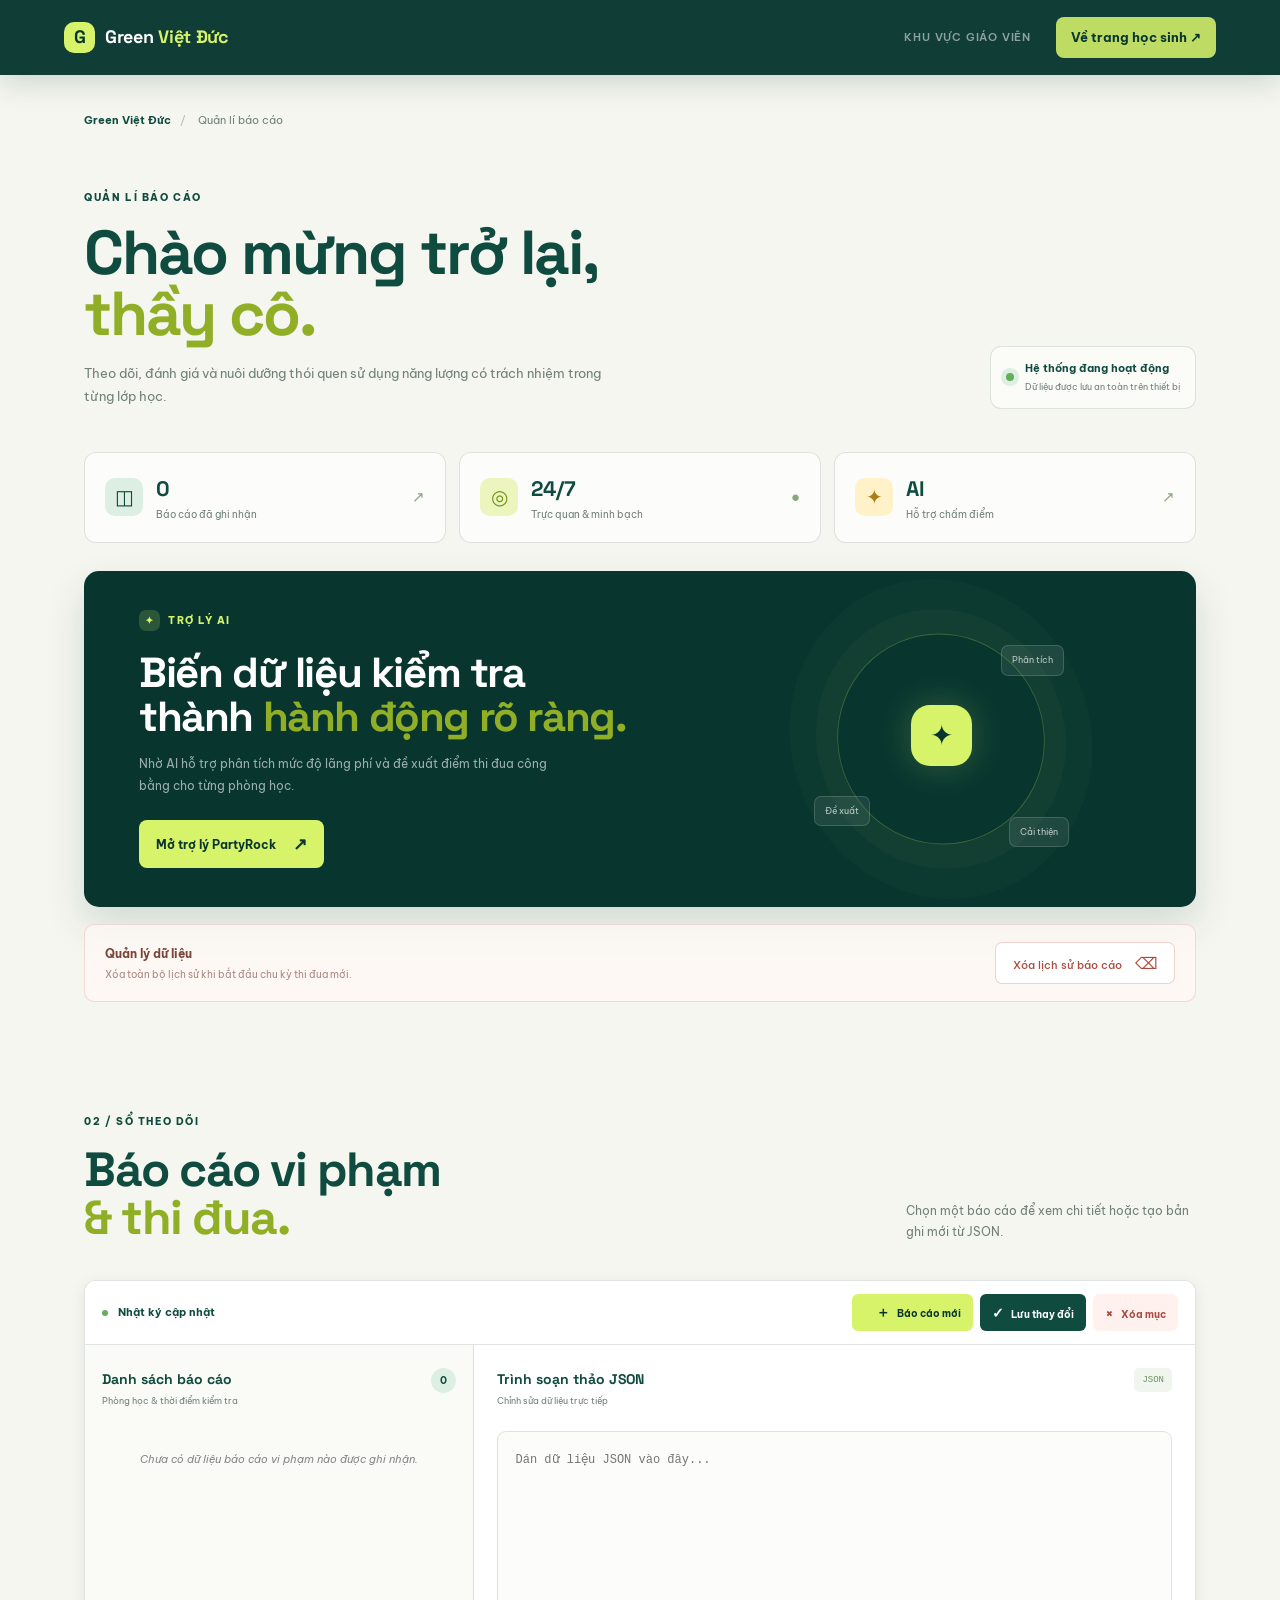
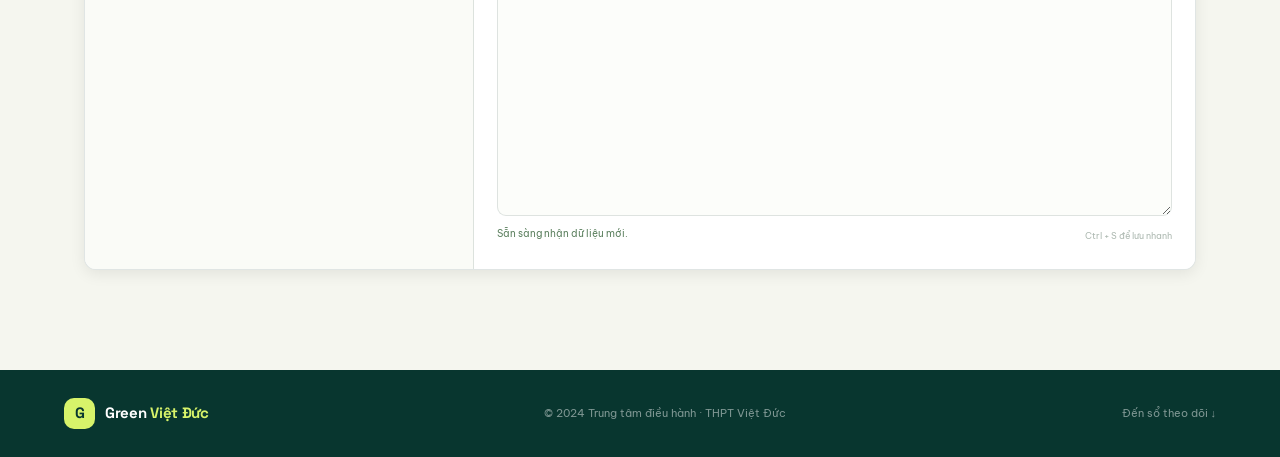
==== commit 1ca4ebb3: "Backup 2" ====
--- a/admin.html
+++ b/admin.html
@@ -40,19 +40,20 @@
         <section class="admin-ai-card">
             <div class="ai-copy">
                 <div class="ai-badge"><span>✦</span> TRỢ LÝ AI</div>
-                <h2><em>AI</em> hỗ trợ <em>phân tích mức độ lãng phí</em> và <em>đề xuất điểm thi đua</em> công bằng cho từng phòng học.</h2>
-                <p>Biến dữ liệu kiểm tra thành hành động rõ ràng.</p>
+                <h2>Biến dữ liệu kiểm tra<br>thành <em>hành động rõ ràng.</em></h2>
+                <p>Nhờ AI hỗ trợ phân tích mức độ lãng phí và đề xuất điểm thi đua công bằng cho từng phòng học.</p>
                 <button id="btn-mo-partyrock-admin" class="btn-partyrock-admin">Mở trợ lý PartyRock <span>↗</span></button>
             </div>
             <div class="ai-visual" aria-hidden="true"><div class="ai-orbit"></div><div class="ai-core">✦</div><span class="ai-tag tag-one">Phân tích</span><span class="ai-tag tag-two">Đề xuất</span><span class="ai-tag tag-three">Cải thiện</span></div>
         </section>
 
+        <section class="admin-danger-row">
+            <div><strong>Quản lý dữ liệu</strong><span>Xóa toàn bộ lịch sử khi bắt đầu chu kỳ thi đua mới.</span></div>
+            <button id="btn-xoa-tat-ca" class="btn-danger">Xóa lịch sử báo cáo <span>⌫</span></button>
+        </section>
+
         <section id="danh-sach-bao-cao" class="admin-editor-section">
-            <div class="admin-section-heading"><div><h2><em>Sổ theo dõi</em> <br> Báo cáo vi phạm <em>& thi đua.</em></h2></div><p>Chọn một báo cáo để xem chi tiết hoặc tạo bản ghi mới từ JSON.</p></div>
-            <section class="admin-danger-row">
-                <div><strong>Xóa lịch sử báo cáo →</strong><span>Xóa toàn bộ lịch sử khi bắt đầu chu kỳ thi đua mới.</span></div>
-                <button id="btn-xoa-tat-ca" class="btn-danger">Xóa lịch sử báo cáo<span>⌫</span></button>
-            </section>
+            <div class="admin-section-heading"><div><span class="admin-kicker">02 / SỔ THEO DÕI</span><h2>Báo cáo vi phạm<br><em>& thi đua.</em></h2></div><p>Chọn một báo cáo để xem chi tiết hoặc tạo bản ghi mới từ JSON.</p></div>
             <div class="wrapper admin-wrapper">
                 <div class="toolbar">
                     <div class="toolbar-label"><span class="toolbar-live"></span> Nhật ký cập nhật</div>
@@ -82,4 +83,4 @@
     <script src="effect.js"></script>
     <script src="json_manager.js"></script>
 </body>
-</html>+</html>
--- a/style.css
+++ b/style.css
@@ -185,7 +185,7 @@
     border-radius: 10px;
     margin-bottom: 15px;
     overflow: hidden;
-    box-shadow: 0 2px 8px rgba(0,0,0,0.04);
+    box-shadow: 0 2px 8px rgba(0, 0, 0, 0.04);
 }
 
 .report-header {
@@ -205,7 +205,7 @@
 .report-time {
     display: inline-block;
     margin-left: 12px;
-    font-size: 15px;
+    font-size: 13px;
     color: #777;
     font-weight: normal;
 }
@@ -338,7 +338,7 @@
     font-weight: bold;
     margin-bottom: 6px;
     color: #2e7d32;
-    font-size: 15px;
+    font-size: 14px;
 }
 
 .form-grid {
@@ -347,12 +347,14 @@
     gap: 15px;
 }
 
-.form-group input, .form-group textarea, #json-input {
+.form-group input,
+.form-group textarea,
+#json-input {
     width: 100%;
     padding: 12px;
     border: 1px solid #ccc;
     border-radius: 8px;
-    font-size: 15px;
+    font-size: 14px;
     box-sizing: border-box;
 }
 
@@ -409,7 +411,7 @@
     text-align: center;
     padding: 25px 20px;
     margin-top: 50px;
-    font-size: 15px;
+    font-size: 14px;
 }
 
 /* --- RESPONSIVE MOBILE --- */
@@ -427,7 +429,7 @@
         left: 0;
         background: #1b5e20;
         padding: 15px 0;
-        box-shadow: 0 4px 8px rgba(0,0,0,0.2);
+        box-shadow: 0 4px 8px rgba(0, 0, 0, 0.2);
     }
 
     nav.active {
@@ -440,6 +442,7 @@
         text-align: center;
     }
 }
+
 /* =========================================================
    HIỆU ỨNG CHUYỂN ĐỘNG (MODERN LANDING PAGE VIBE ANIMATIONS)
    ========================================================= */
@@ -476,6 +479,7 @@
         opacity: 0;
         transform: translateY(30px);
     }
+
     to {
         opacity: 1;
         transform: translateY(0);
@@ -483,34 +487,41 @@
 }
 
 /* 3. Nút bấm hiệu ứng Glow & Lift (Mượt như Landing Page Premium) */
-.btn-primary, .btn-partyrock-admin, .btn-save, .btn-delete {
+.btn-primary,
+.btn-partyrock-admin {
     position: relative;
     overflow: hidden;
     transition: all 0.3s cubic-bezier(0.16, 1, 0.3, 1) !important;
 }
 
-.btn-primary:hover, .btn-partyrock-admin:hover, .btn-save:hover, .btn-delete:hover, .btn-danger:hover {
+.btn-primary:hover,
+.btn-partyrock-admin:hover {
     transform: translateY(-3px) scale(1.02) !important;
-    /* box-shadow: 0 10px 25px rgba(46, 125, 50, 0.4) !important; */
+    box-shadow: 0 10px 25px rgba(46, 125, 50, 0.4) !important;
 }
 
 /* 4. Thẻ nội dung (Card) hiệu ứng nâng khối & phát sáng viền nhẹ */
-.card, .report-card, .partyrock-box {
+.card,
+.report-card,
+.partyrock-box {
     transition: transform 0.4s cubic-bezier(0.16, 1, 0.3, 1), box-shadow 0.4s ease, border-color 0.4s ease !important;
 }
 
-.card:hover, .report-card:hover {
+.card:hover,
+.report-card:hover {
     transform: translateY(-6px);
     box-shadow: 0 12px 30px rgba(0, 0, 0, 0.08) !important;
 }
 
 /* 5. Chuyển động icon nhịp đập nhẹ */
-.card-icon, .partyrock-icon {
+.card-icon,
+.partyrock-icon {
     display: inline-block;
     transition: transform 0.3s ease;
 }
 
-.card:hover .card-icon, .partyrock-box:hover .partyrock-icon {
+.card:hover .card-icon,
+.partyrock-box:hover .partyrock-icon {
     transform: scale(1.15) rotate(5deg);
 }
 
@@ -554,7 +565,10 @@
     text-decoration: none;
 }
 
-.logo strong { color: var(--lime); }
+.logo strong {
+    color: var(--lime);
+}
+
 .logo-mark {
     display: grid;
     place-items: center;
@@ -567,11 +581,31 @@
     font-weight: 700;
 }
 
-nav { gap: 25px; }
-nav a { font-size: 15px; font-weight: 600; opacity: .88; }
-nav a:hover { color: var(--lime); }
-.nav-admin-btn { background: var(--lime); color: var(--forest-deep) !important; border-radius: 8px; padding: 10px 15px; }
-.nav-admin-btn:hover { background: #e6fb8d !important; transform: translateY(-2px); }
+nav {
+    gap: 25px;
+}
+
+nav a {
+    font-size: 13px;
+    font-weight: 600;
+    opacity: .88;
+}
+
+nav a:hover {
+    color: var(--lime);
+}
+
+.nav-admin-btn {
+    background: var(--lime);
+    color: var(--forest-deep) !important;
+    border-radius: 8px;
+    padding: 10px 15px;
+}
+
+.nav-admin-btn:hover {
+    background: #e6fb8d !important;
+    transform: translateY(-2px);
+}
 
 .banner {
     position: relative;
@@ -606,244 +640,2082 @@
     box-shadow: 0 0 0 65px rgba(215, 243, 106, .04), 0 0 0 130px rgba(215, 243, 106, .03);
 }
 
-.hero-grid { display: grid; grid-template-columns: minmax(0, 1.05fr) minmax(390px, .95fr); gap: 7%; align-items: center; max-width: 1240px; margin: 0 auto; }
-.banner-content { max-width: 620px; }
-.eyebrow, .section-kicker { color: var(--lime); font-size: 15px; font-weight: 700; letter-spacing: 1.5px; text-transform: uppercase; }
-.eyebrow { display: flex; align-items: center; gap: 9px; margin-bottom: 23px; }
-.eyebrow span, .live-dot { display: inline-block; width: 7px; height: 7px; border-radius: 50%; background: var(--lime); box-shadow: 0 0 0 5px rgba(215, 243, 106, .14); }
-.banner h1 { max-width: 650px; margin-bottom: 24px; font-family: 'Space Grotesk', sans-serif; font-size: clamp(44px, 5vw, 72px); line-height: 1.02; letter-spacing: -2.5px; }
-.banner h1 em, .section-heading em { color: var(--lime); font-style: normal; }
-.banner p { max-width: 540px; margin: 0 0 32px; color: rgba(255,255,255,.72); font-size: 16px; line-height: 1.8; }
-.hero-actions { display: flex; flex-wrap: wrap; align-items: center; gap: 14px; }
-.btn-primary { background: var(--lime); color: var(--forest-deep); border: 0; border-radius: 8px; padding: 14px 20px; box-shadow: 0 10px 28px rgba(0,0,0,.18); }
-.btn-primary span, .btn-secondary span { margin-left: 12px; font-size: 18px; }
-.btn-primary:hover { background: #e6fb8d; color: var(--forest-deep); }
-.btn-secondary { display: inline-flex; align-items: center; color: white; padding: 13px 10px; text-decoration: none; font-size: 15px; font-weight: 600; }
-.btn-secondary:hover { color: var(--lime); }
-.hero-note { display: flex; align-items: center; gap: 10px; margin-top: 42px; color: rgba(255,255,255,.52); font-size: 15px; }
-.live-dot { width: 6px; height: 6px; box-shadow: none; }
-.hero-visual { position: relative; min-height: 420px; }
-.visual-orbit { position: absolute; border: 1px solid rgba(215,243,106,.22); border-radius: 50%; }
-.orbit-one { inset: 5% -5% 10% 5%; transform: rotate(-18deg); }
-.orbit-two { inset: 17% 5% 1% -3%; transform: rotate(24deg); }
-.energy-panel { position: absolute; inset: 18% 5% 10%; padding: 28px; border: 1px solid rgba(255,255,255,.15); border-radius: 18px; background: linear-gradient(145deg, rgba(255,255,255,.16), rgba(255,255,255,.04)); backdrop-filter: blur(12px); box-shadow: 0 30px 60px rgba(0,0,0,.2); }
-.panel-topline, .panel-bottomline { display: flex; justify-content: space-between; align-items: center; color: rgba(255,255,255,.68); font-size: 15px; }
-.status-pill { color: var(--lime); font-size: 15px; }
-.energy-number { margin-top: 55px; color: white; font-family: 'Space Grotesk', sans-serif; font-size: 96px; line-height: .85; letter-spacing: -6px; }
-.energy-number span { margin-left: 4px; color: var(--lime); font-size: 34px; letter-spacing: 0; }
-#energy-score { margin-left: 0; color: inherit; font-size: inherit; letter-spacing: inherit; }
-.energy-label { margin: 16px 0 23px; color: rgba(255,255,255,.72); font-size: 15px; }
-.meter { height: 8px; overflow: hidden; border-radius: 20px; background: rgba(255,255,255,.15); }
-.meter span { display: block; width: 78%; height: 100%; border-radius: inherit; background: var(--lime); }
-.panel-bottomline { margin-top: 13px; color: var(--lime); }
-.panel-bottomline span:last-child { color: rgba(255,255,255,.5); }
-.floating-chip { position: absolute; display: grid; grid-template-columns: 31px 1fr; column-gap: 9px; align-items: center; min-width: 145px; padding: 12px 14px; border: 1px solid rgba(18,55,47,.09); border-radius: 12px; background: #fff; box-shadow: 0 16px 35px rgba(0,0,0,.2); }
-.floating-chip span { grid-row: span 2; display: grid; place-items: center; width: 31px; height: 31px; border-radius: 9px; background: var(--mint); color: var(--forest); font-weight: 700; }
-.floating-chip strong { color: var(--ink); font-family: 'Space Grotesk', sans-serif; font-size: 15px; }
-.floating-chip small { color: var(--muted); font-size: 15px; }
-.chip-save { top: 8%; right: -5%; }
-.chip-class { bottom: -2%; left: -10%; }
-.chip-class span { background: #fff4c7; color: #9d7313; }
-.hero-scroll { max-width: 1240px; margin: 75px auto 0; color: rgba(255,255,255,.45); font-size: 15px; letter-spacing: 1px; text-transform: uppercase; }
-.hero-scroll span { margin-left: 10px; color: var(--lime); font-size: 16px; }
-
-.impact-strip { display: grid; grid-template-columns: repeat(3, 1fr) 1.45fr; max-width: 1240px; margin: 0 auto; padding: 29px 0; border-bottom: 1px solid var(--line); }
-.impact-item { display: flex; align-items: center; gap: 14px; padding: 5px 25px; border-right: 1px solid var(--line); color: var(--muted); font-size: 15px; line-height: 1.45; }
-.impact-item:first-child { padding-left: 0; }
-.impact-item strong { color: var(--forest); font-family: 'Space Grotesk', sans-serif; font-size: 25px; }
-.impact-quote { justify-content: space-between; padding-right: 0; border: 0; color: var(--forest); font-size: 15px; }
-.impact-quote i { display: grid; place-items: center; width: 35px; height: 35px; border: 1px solid var(--line); border-radius: 50%; color: var(--forest); font-style: normal; }
-.content-section { max-width: 1240px; padding: 110px 5%; }
-.section-heading { display: flex; justify-content: space-between; align-items: end; gap: 50px; margin-bottom: 47px; }
-.section-heading h2 { margin: 14px 0 0; color: var(--forest); font-family: 'Space Grotesk', sans-serif; font-size: clamp(32px, 4vw, 51px); line-height: 1.06; letter-spacing: -1.7px; }
-.section-heading p { max-width: 310px; margin: 0 0 4px; color: var(--muted); font-size: 20px; line-height: 1.8; }
-.issue-grid { grid-template-columns: repeat(3, 1fr); gap: 16px; }
-.issue-card { position: relative; min-height: 340px; padding: 30px; border: 1px solid var(--line); border-top: 0; border-radius: 13px; background: #fff; text-align: left; box-shadow: none; }
-.issue-card::before { content: ''; position: absolute; top: 0; left: 0; right: 0; height: 4px; border-radius: 13px 13px 0 0; background: var(--lime); }
-.card-index { color: #9da8a2; font-family: 'Space Grotesk', sans-serif; font-size: 15px; }
-.card-icon { margin: 35px 0 19px; color: var(--forest); font-size: 30px; }
-.issue-card h3 { margin-bottom: 12px; color: var(--forest); font-family: 'Space Grotesk', sans-serif; font-size: 20px; }
-.issue-card p { color: var(--muted); font-size: 15px; line-height: 1.75; }
-.text-link { display: inline-block; margin-top: 23px; color: var(--forest); font-size: 15px; font-weight: 700; text-decoration: none; }
-.text-link span { margin-left: 7px; color: #9daa9f; }
-.issue-card-dark { background: var(--forest) !important; color: white; }
-.issue-card-dark h3, .issue-card-dark .card-icon, .issue-card-dark .text-link { color: white; }
-.issue-card-dark p, .issue-card-dark .card-index { color: rgba(255,255,255,.63); }
-.issue-card-dark::before { background: var(--lime); }
-.process-section { background: var(--forest-deep); }
-.process-inner { padding-top: 100px; padding-bottom: 104px; }
-.light-heading h2 { color: white; }
-.light-heading p { color: rgba(255,255,255,.58); }
-.process-grid { display: grid; grid-template-columns: repeat(3, 1fr); gap: 18px; }
-.process-step { padding: 24px 0; border-top: 1px solid rgba(255,255,255,.24); }
-.process-step > span { color: var(--lime); font-family: 'Space Grotesk', sans-serif; font-size: 22px; }
-.step-line { width: 52px; height: 1px; margin: 27px 0 25px; background: var(--lime); }
-.process-step h3 { margin-bottom: 10px; color: white; font-family: 'Space Grotesk', sans-serif; font-size: 32px; }
-.process-step p { max-width: 280px; color: rgba(255,255,255,.58); font-size: 20px; line-height: 1.75; }
-.report-section { padding-bottom: 120px; }
-.report-intro { display: flex; align-items: start; gap: 13px; width: 100%; max-width: none; }
-.report-intro p { margin: 0; max-width: none; width: 100%; }
-.report-live { flex: 0 0 auto; width: 8px; height: 8px; margin-top: 6px; border-radius: 50%; background: #68b75a; box-shadow: 0 0 0 5px #dcefe2; }
-.report-list-wrap { min-height: 130px; }
-.report-list-wrap:empty::before { content: 'Chưa có báo cáo nào được cập nhật.'; display: block; padding: 45px; border: 1px dashed var(--line); border-radius: 14px; color: var(--muted); text-align: center; font-size: 15px; }
-.habits-section { padding-top: 115px; padding-bottom: 125px; }
-.habits-layout { display: grid; grid-template-columns: minmax(0, 1.15fr) minmax(280px, .85fr); gap: 18px; align-items: stretch; }
-.habit-list { border-top: 1px solid var(--line); }
-.habit-item { display: grid; grid-template-columns: 42px 1fr 25px; align-items: center; gap: 16px; padding: 21px 8px 21px 0; border-bottom: 1px solid var(--line); transition: padding .3s ease, background .3s ease; }
-.habit-item:hover { padding-left: 13px; background: rgba(220,239,226,.36); }
-.habit-check { display: grid; place-items: center; width: 32px; height: 32px; border: 1px solid #a5c6a8; border-radius: 50%; color: var(--forest); font-family: 'Space Grotesk', sans-serif; font-size: 15px; }
-.habit-item strong { display: block; color: var(--forest); font-family: 'Space Grotesk', sans-serif; font-size: 15px; }
-.habit-item p { margin: 5px 0 0; color: var(--muted); font-size: 15px; line-height: 1.55; }
-.habit-arrow { color: #9ab29e; font-size: 17px; transition: transform .3s ease, color .3s ease; }
-.habit-item:hover .habit-arrow { color: var(--forest); transform: translate(3px, -3px); }
-.habit-poster { position: relative; display: flex; flex-direction: column; min-height: 390px; overflow: hidden; padding: 34px; border-radius: 14px; background: var(--forest); color: #fff; isolation: isolate; }
-.habit-poster::before { content: ''; position: absolute; z-index: -1; top: -90px; right: -80px; width: 280px; height: 280px; border: 1px solid rgba(215,243,106,.35); border-radius: 50%; box-shadow: 0 0 0 35px rgba(215,243,106,.04), 0 0 0 72px rgba(215,243,106,.03); }
-.poster-glow { position: absolute; z-index: -1; right: -20%; bottom: -25%; width: 300px; height: 300px; border-radius: 50%; background: rgba(215,243,106,.08); filter: blur(8px); }
-.poster-label { color: var(--lime); font-size: 15px; font-weight: 800; letter-spacing: 1.5px; }
-.poster-icon { margin-top: 49px; color: var(--lime); font-size: 45px; line-height: 1; }
-.habit-poster h3 { margin: 22px 0 13px; font-family: 'Space Grotesk', sans-serif; font-size: 31px; line-height: 1.02; letter-spacing: -1px; }
-.habit-poster h3 em { color: var(--lime); font-style: normal; }
-.habit-poster p { margin: 0; color: rgba(255,255,255,.57); font-size: 15px; line-height: 1.8; }
-.poster-stamp { align-self: end; margin-top: auto; color: rgba(255,255,255,.35); font-size: 15px; letter-spacing: 1px; line-height: 1.2; text-align: right; }
-.poster-stamp strong { color: var(--lime); font-family: 'Space Grotesk', sans-serif; font-size: 25px; letter-spacing: -1px; }
-.community-section { background: #e8f1e4; }
-.community-inner { display: grid; grid-template-columns: 1.1fr .9fr; gap: 12%; align-items: center; padding-top: 104px; padding-bottom: 105px; }
-.community-copy h2 { margin: 15px 0 19px; color: var(--forest); font-family: 'Space Grotesk', sans-serif; font-size: clamp(33px, 4vw, 51px); line-height: 1.03; letter-spacing: -1.7px; }
-.community-copy h2 em { color: #719316; font-style: normal; }
-.community-copy > p { max-width: 465px; margin-bottom: 27px; color: var(--muted); font-size: 15px; line-height: 1.85; }
-.community-link { color: var(--forest); font-size: 15px; font-weight: 800; text-decoration: none; }
-.community-link span { display: inline-block; margin-left: 12px; color: #719316; font-size: 18px; transition: transform .3s ease; }
-.community-link:hover span { transform: translateX(5px); }
-.community-metrics { border-top: 1px solid rgba(18,55,47,.2); }
-.metric-row { display: grid; grid-template-columns: 45px 1fr 25px; align-items: center; gap: 15px; padding: 22px 3px; border-bottom: 1px solid rgba(18,55,47,.2); }
-.metric-row strong { color: #719316; font-family: 'Space Grotesk', sans-serif; font-size: 15px; }
-.metric-row span { color: var(--forest); font-family: 'Space Grotesk', sans-serif; font-size: 17px; line-height: 1.15; }
-.metric-row b { color: #9aaa98; font-size: 16px; font-weight: 400; }
-footer { margin-top: 0; padding: 28px max(5%, calc((100vw - 1240px) / 2)); background: var(--forest-deep); text-align: left; }
-.footer-inner { display: flex; align-items: center; justify-content: space-between; gap: 20px; }
-.footer-inner p, .footer-inner a { margin: 0; color: rgba(255,255,255,.48); font-size: 15px; text-decoration: none; }
-.footer-inner a:hover { color: var(--lime); }
-.footer-logo { font-size: 15px; }
+.hero-grid {
+    display: grid;
+    grid-template-columns: minmax(0, 1.05fr) minmax(390px, .95fr);
+    gap: 7%;
+    align-items: center;
+    max-width: 1240px;
+    margin: 0 auto;
+}
+
+.banner-content {
+    max-width: 620px;
+}
+
+.eyebrow,
+.section-kicker {
+    color: var(--lime);
+    font-size: 11px;
+    font-weight: 700;
+    letter-spacing: 1.5px;
+    text-transform: uppercase;
+}
+
+.eyebrow {
+    display: flex;
+    align-items: center;
+    gap: 9px;
+    margin-bottom: 23px;
+}
+
+.eyebrow span,
+.live-dot {
+    display: inline-block;
+    width: 7px;
+    height: 7px;
+    border-radius: 50%;
+    background: var(--lime);
+    box-shadow: 0 0 0 5px rgba(215, 243, 106, .14);
+}
+
+.banner h1 {
+    max-width: 650px;
+    margin-bottom: 24px;
+    font-family: 'Space Grotesk', sans-serif;
+    font-size: clamp(44px, 5vw, 72px);
+    line-height: 1.02;
+    letter-spacing: -2.5px;
+}
+
+.banner h1 em,
+.section-heading em {
+    color: var(--lime);
+    font-style: normal;
+}
+
+.banner p {
+    max-width: 540px;
+    margin: 0 0 32px;
+    color: rgba(255, 255, 255, .72);
+    font-size: 16px;
+    line-height: 1.8;
+}
+
+.hero-actions {
+    display: flex;
+    flex-wrap: wrap;
+    align-items: center;
+    gap: 14px;
+}
+
+.btn-primary {
+    background: var(--lime);
+    color: var(--forest-deep);
+    border: 0;
+    border-radius: 8px;
+    padding: 14px 20px;
+    box-shadow: 0 10px 28px rgba(0, 0, 0, .18);
+}
+
+.btn-primary span,
+.btn-secondary span {
+    margin-left: 12px;
+    font-size: 18px;
+}
+
+.btn-primary:hover {
+    background: #e6fb8d;
+    color: var(--forest-deep);
+}
+
+.btn-secondary {
+    display: inline-flex;
+    align-items: center;
+    color: white;
+    padding: 13px 10px;
+    text-decoration: none;
+    font-size: 14px;
+    font-weight: 600;
+}
+
+.btn-secondary:hover {
+    color: var(--lime);
+}
+
+.hero-note {
+    display: flex;
+    align-items: center;
+    gap: 10px;
+    margin-top: 42px;
+    color: rgba(255, 255, 255, .52);
+    font-size: 11px;
+}
+
+.live-dot {
+    width: 6px;
+    height: 6px;
+    box-shadow: none;
+}
+
+.hero-visual {
+    position: relative;
+    min-height: 420px;
+}
+
+.visual-orbit {
+    position: absolute;
+    border: 1px solid rgba(215, 243, 106, .22);
+    border-radius: 50%;
+}
+
+.orbit-one {
+    inset: 5% -5% 10% 5%;
+    transform: rotate(-18deg);
+}
+
+.orbit-two {
+    inset: 17% 5% 1% -3%;
+    transform: rotate(24deg);
+}
+
+.energy-panel {
+    position: absolute;
+    inset: 18% 5% 10%;
+    padding: 28px;
+    border: 1px solid rgba(255, 255, 255, .15);
+    border-radius: 18px;
+    background: linear-gradient(145deg, rgba(255, 255, 255, .16), rgba(255, 255, 255, .04));
+    backdrop-filter: blur(12px);
+    box-shadow: 0 30px 60px rgba(0, 0, 0, .2);
+}
+
+.panel-topline,
+.panel-bottomline {
+    display: flex;
+    justify-content: space-between;
+    align-items: center;
+    color: rgba(255, 255, 255, .68);
+    font-size: 11px;
+}
+
+.status-pill {
+    color: var(--lime);
+    font-size: 10px;
+}
+
+.energy-number {
+    margin-top: 55px;
+    color: white;
+    font-family: 'Space Grotesk', sans-serif;
+    font-size: 96px;
+    line-height: .85;
+    letter-spacing: -6px;
+}
+
+.energy-number span {
+    margin-left: 4px;
+    color: var(--lime);
+    font-size: 34px;
+    letter-spacing: 0;
+}
+
+#energy-score {
+    margin-left: 0;
+    color: inherit;
+    font-size: inherit;
+    letter-spacing: inherit;
+}
+
+.energy-label {
+    margin: 16px 0 23px;
+    color: rgba(255, 255, 255, .72);
+    font-size: 13px;
+}
+
+.meter {
+    height: 8px;
+    overflow: hidden;
+    border-radius: 20px;
+    background: rgba(255, 255, 255, .15);
+}
+
+.meter span {
+    display: block;
+    width: 78%;
+    height: 100%;
+    border-radius: inherit;
+    background: var(--lime);
+}
+
+.panel-bottomline {
+    margin-top: 13px;
+    color: var(--lime);
+}
+
+.panel-bottomline span:last-child {
+    color: rgba(255, 255, 255, .5);
+}
+
+.floating-chip {
+    position: absolute;
+    display: grid;
+    grid-template-columns: 31px 1fr;
+    column-gap: 9px;
+    align-items: center;
+    min-width: 145px;
+    padding: 12px 14px;
+    border: 1px solid rgba(18, 55, 47, .09);
+    border-radius: 12px;
+    background: #fff;
+    box-shadow: 0 16px 35px rgba(0, 0, 0, .2);
+}
+
+.floating-chip span {
+    grid-row: span 2;
+    display: grid;
+    place-items: center;
+    width: 31px;
+    height: 31px;
+    border-radius: 9px;
+    background: var(--mint);
+    color: var(--forest);
+    font-weight: 700;
+}
+
+.floating-chip strong {
+    color: var(--ink);
+    font-family: 'Space Grotesk', sans-serif;
+    font-size: 14px;
+}
+
+.floating-chip small {
+    color: var(--muted);
+    font-size: 9px;
+}
+
+.chip-save {
+    top: 8%;
+    right: -5%;
+}
+
+.chip-class {
+    bottom: -2%;
+    left: -10%;
+}
+
+.chip-class span {
+    background: #fff4c7;
+    color: #9d7313;
+}
+
+.hero-scroll {
+    max-width: 1240px;
+    margin: 75px auto 0;
+    color: rgba(255, 255, 255, .45);
+    font-size: 10px;
+    letter-spacing: 1px;
+    text-transform: uppercase;
+}
+
+.hero-scroll span {
+    margin-left: 10px;
+    color: var(--lime);
+    font-size: 16px;
+}
+
+.impact-strip {
+    display: grid;
+    grid-template-columns: repeat(3, 1fr) 1.45fr;
+    max-width: 1240px;
+    margin: 0 auto;
+    padding: 29px 0;
+    border-bottom: 1px solid var(--line);
+}
+
+.impact-item {
+    display: flex;
+    align-items: center;
+    gap: 14px;
+    padding: 5px 25px;
+    border-right: 1px solid var(--line);
+    color: var(--muted);
+    font-size: 11px;
+    line-height: 1.45;
+}
+
+.impact-item:first-child {
+    padding-left: 0;
+}
+
+.impact-item strong {
+    color: var(--forest);
+    font-family: 'Space Grotesk', sans-serif;
+    font-size: 25px;
+}
+
+.impact-quote {
+    justify-content: space-between;
+    padding-right: 0;
+    border: 0;
+    color: var(--forest);
+    font-size: 13px;
+}
+
+.impact-quote i {
+    display: grid;
+    place-items: center;
+    width: 35px;
+    height: 35px;
+    border: 1px solid var(--line);
+    border-radius: 50%;
+    color: var(--forest);
+    font-style: normal;
+}
+
+.content-section {
+    max-width: 1240px;
+    padding: 110px 5%;
+}
+
+.section-heading {
+    display: flex;
+    justify-content: space-between;
+    align-items: end;
+    gap: 50px;
+    margin-bottom: 47px;
+}
+
+.section-heading h2 {
+    margin: 14px 0 0;
+    color: var(--forest);
+    font-family: 'Space Grotesk', sans-serif;
+    font-size: clamp(32px, 4vw, 51px);
+    line-height: 1.06;
+    letter-spacing: -1.7px;
+}
+
+.section-heading p {
+    max-width: 310px;
+    margin: 0 0 4px;
+    color: var(--muted);
+    font-size: 13px;
+    line-height: 1.8;
+}
+
+.issue-grid {
+    grid-template-columns: repeat(3, 1fr);
+    gap: 16px;
+}
+
+.issue-card {
+    position: relative;
+    min-height: 340px;
+    padding: 30px;
+    border: 1px solid var(--line);
+    border-top: 0;
+    border-radius: 13px;
+    background: #fff;
+    text-align: left;
+    box-shadow: none;
+}
+
+.issue-card::before {
+    content: '';
+    position: absolute;
+    top: 0;
+    left: 0;
+    right: 0;
+    height: 4px;
+    border-radius: 13px 13px 0 0;
+    background: var(--lime);
+}
+
+.card-index {
+    color: #9da8a2;
+    font-family: 'Space Grotesk', sans-serif;
+    font-size: 12px;
+}
+
+.card-icon {
+    margin: 35px 0 19px;
+    color: var(--forest);
+    font-size: 30px;
+}
+
+.issue-card h3 {
+    margin-bottom: 12px;
+    color: var(--forest);
+    font-family: 'Space Grotesk', sans-serif;
+    font-size: 20px;
+}
+
+.issue-card p {
+    color: var(--muted);
+    font-size: 13px;
+    line-height: 1.75;
+}
+
+.text-link {
+    display: inline-block;
+    margin-top: 23px;
+    color: var(--forest);
+    font-size: 12px;
+    font-weight: 700;
+    text-decoration: none;
+}
+
+.text-link span {
+    margin-left: 7px;
+    color: #9daa9f;
+}
+
+.issue-card-dark {
+    background: var(--forest) !important;
+    color: white;
+}
+
+.issue-card-dark h3,
+.issue-card-dark .card-icon,
+.issue-card-dark .text-link {
+    color: white;
+}
+
+.issue-card-dark p,
+.issue-card-dark .card-index {
+    color: rgba(255, 255, 255, .63);
+}
+
+.issue-card-dark::before {
+    background: var(--lime);
+}
+
+.process-section {
+    background: var(--forest-deep);
+}
+
+.process-inner {
+    padding-top: 100px;
+    padding-bottom: 104px;
+}
+
+.light-heading h2 {
+    color: white;
+}
+
+.light-heading p {
+    color: rgba(255, 255, 255, .58);
+}
+
+.process-grid {
+    display: grid;
+    grid-template-columns: repeat(3, 1fr);
+    gap: 18px;
+}
+
+.process-step {
+    padding: 24px 0;
+    border-top: 1px solid rgba(255, 255, 255, .24);
+}
+
+.process-step>span {
+    color: var(--lime);
+    font-family: 'Space Grotesk', sans-serif;
+    font-size: 12px;
+}
+
+.step-line {
+    width: 52px;
+    height: 1px;
+    margin: 27px 0 25px;
+    background: var(--lime);
+}
+
+.process-step h3 {
+    margin-bottom: 10px;
+    color: white;
+    font-family: 'Space Grotesk', sans-serif;
+    font-size: 26px;
+}
+
+.process-step p {
+    max-width: 280px;
+    color: rgba(255, 255, 255, .58);
+    font-size: 13px;
+    line-height: 1.75;
+}
+
+.report-section {
+    padding-bottom: 120px;
+}
+
+.report-intro {
+    display: flex;
+    align-items: start;
+    gap: 13px;
+    max-width: 315px;
+}
+
+.report-intro p {
+    margin: 0;
+}
+
+.report-live {
+    flex: 0 0 auto;
+    width: 8px;
+    height: 8px;
+    margin-top: 6px;
+    border-radius: 50%;
+    background: #68b75a;
+    box-shadow: 0 0 0 5px #dcefe2;
+}
+
+.report-list-wrap {
+    min-height: 130px;
+}
+
+.report-list-wrap:empty::before {
+    content: 'Chưa có báo cáo nào được cập nhật.';
+    display: block;
+    padding: 45px;
+    border: 1px dashed var(--line);
+    border-radius: 14px;
+    color: var(--muted);
+    text-align: center;
+    font-size: 13px;
+}
+
+.experience-section {
+    padding-top: 115px;
+    padding-bottom: 125px;
+}
+
+.experience-grid {
+    display: grid;
+    grid-template-columns: repeat(2, 1fr);
+    gap: 16px;
+}
+
+.experience-card {
+    position: relative;
+    display: flex;
+    min-height: 370px;
+    flex-direction: column;
+    overflow: hidden;
+    padding: 27px 30px 30px;
+    border-radius: 14px;
+    text-decoration: none;
+    transition: transform .3s ease, box-shadow .3s ease;
+}
+
+.experience-card:hover {
+    transform: translateY(-6px);
+    box-shadow: 0 20px 40px rgba(18, 55, 47, .13);
+}
+
+.experience-card-top {
+    display: flex;
+    align-items: center;
+    justify-content: space-between;
+}
+
+.experience-number {
+    color: #90a399;
+    font-family: 'Space Grotesk', sans-serif;
+    font-size: 12px;
+}
+
+.experience-icon {
+    display: grid;
+    place-items: center;
+    width: 38px;
+    height: 38px;
+    border: 1px solid currentColor;
+    border-radius: 50%;
+    font-size: 19px;
+    transition: transform .3s ease;
+}
+
+.experience-card:hover .experience-icon {
+    transform: translate(3px, -3px);
+}
+
+.experience-card-content {
+    margin-top: auto;
+}
+
+.experience-label {
+    font-size: 10px;
+    font-weight: 800;
+    letter-spacing: 1.5px;
+}
+
+.experience-card h3 {
+    margin: 14px 0 15px;
+    font-family: 'Space Grotesk', sans-serif;
+    font-size: 32px;
+    line-height: 1.02;
+    letter-spacing: -1px;
+}
+
+.experience-card h3 em {
+    font-style: normal;
+}
+
+.experience-card p {
+    max-width: 410px;
+    margin-bottom: 25px;
+    font-size: 14px;
+    line-height: 1.75;
+}
+
+.experience-link {
+    font-size: 13px;
+    font-weight: 800;
+}
+
+.experience-link strong {
+    margin-left: 10px;
+    font-size: 18px;
+}
+
+.experience-student {
+    background: var(--forest);
+    color: white;
+}
+
+.experience-student .experience-label {
+    color: var(--lime);
+}
+
+.experience-student h3 em {
+    color: var(--lime);
+}
+
+.experience-student p {
+    color: rgba(255, 255, 255, .65);
+}
+
+.experience-student .experience-icon {
+    color: var(--lime);
+}
+
+.experience-student .experience-link {
+    color: white;
+}
+
+.experience-teacher {
+    background: #e8f1e4;
+    color: var(--forest);
+}
+
+.experience-teacher .experience-label {
+    color: #719316;
+}
+
+.experience-teacher h3 em {
+    color: #719316;
+}
+
+.experience-teacher p {
+    color: var(--muted);
+}
+
+.experience-teacher .experience-icon {
+    color: var(--forest);
+}
+
+.experience-teacher .experience-link {
+    color: var(--forest);
+}
+
+.habits-section {
+    padding-top: 115px;
+    padding-bottom: 125px;
+}
+
+.habits-layout {
+    display: grid;
+    grid-template-columns: minmax(0, 1.15fr) minmax(280px, .85fr);
+    gap: 18px;
+    align-items: stretch;
+}
+
+.habit-list {
+    border-top: 1px solid var(--line);
+}
+
+.habit-item {
+    display: grid;
+    grid-template-columns: 42px 1fr 25px;
+    align-items: center;
+    gap: 16px;
+    padding: 21px 8px 21px 0;
+    border-bottom: 1px solid var(--line);
+    transition: padding .3s ease, background .3s ease;
+}
+
+.habit-item:hover {
+    padding-left: 13px;
+    background: rgba(220, 239, 226, .36);
+}
+
+.habit-check {
+    display: grid;
+    place-items: center;
+    width: 32px;
+    height: 32px;
+    border: 1px solid #a5c6a8;
+    border-radius: 50%;
+    color: var(--forest);
+    font-family: 'Space Grotesk', sans-serif;
+    font-size: 10px;
+}
+
+.habit-item strong {
+    display: block;
+    color: var(--forest);
+    font-family: 'Space Grotesk', sans-serif;
+    font-size: 18px;
+}
+
+.habit-item p {
+    margin: 5px 0 0;
+    color: var(--muted);
+    font-size: 11px;
+    line-height: 1.55;
+}
+
+.habit-arrow {
+    color: #9ab29e;
+    font-size: 17px;
+    transition: transform .3s ease, color .3s ease;
+}
+
+.habit-item:hover .habit-arrow {
+    color: var(--forest);
+    transform: translate(3px, -3px);
+}
+
+.habit-poster {
+    position: relative;
+    display: flex;
+    flex-direction: column;
+    min-height: 390px;
+    overflow: hidden;
+    padding: 34px;
+    border-radius: 14px;
+    background: var(--forest);
+    color: #fff;
+    isolation: isolate;
+}
+
+.habit-poster::before {
+    content: '';
+    position: absolute;
+    z-index: -1;
+    top: -90px;
+    right: -80px;
+    width: 280px;
+    height: 280px;
+    border: 1px solid rgba(215, 243, 106, .35);
+    border-radius: 50%;
+    box-shadow: 0 0 0 35px rgba(215, 243, 106, .04), 0 0 0 72px rgba(215, 243, 106, .03);
+}
+
+.poster-glow {
+    position: absolute;
+    z-index: -1;
+    right: -20%;
+    bottom: -25%;
+    width: 300px;
+    height: 300px;
+    border-radius: 50%;
+    background: rgba(215, 243, 106, .08);
+    filter: blur(8px);
+}
+
+.poster-label {
+    color: var(--lime);
+    font-size: 13px;
+    font-weight: 800;
+    letter-spacing: 1.5px;
+}
+
+.poster-icon {
+    margin-top: 49px;
+    color: var(--lime);
+    font-size: 45px;
+    line-height: 1;
+}
+
+.habit-poster h3 {
+    margin: 22px 0 13px;
+    font-family: 'Space Grotesk', sans-serif;
+    font-size: 31px;
+    line-height: 1.02;
+    letter-spacing: -1px;
+}
+
+.habit-poster h3 em {
+    color: var(--lime);
+    font-style: normal;
+}
+
+.habit-poster p {
+    margin: 0;
+    color: rgba(255, 255, 255, .57);
+    font-size: 11px;
+    line-height: 1.8;
+}
+
+.poster-stamp {
+    align-self: end;
+    margin-top: auto;
+    color: rgba(255, 255, 255, .35);
+    font-size: 8px;
+    letter-spacing: 1px;
+    line-height: 1.2;
+    text-align: right;
+}
+
+.poster-stamp strong {
+    color: var(--lime);
+    font-family: 'Space Grotesk', sans-serif;
+    font-size: 25px;
+    letter-spacing: -1px;
+}
+
+.community-section {
+    background: #e8f1e4;
+}
+
+.community-inner {
+    display: grid;
+    grid-template-columns: 1.1fr .9fr;
+    gap: 12%;
+    align-items: center;
+    padding-top: 104px;
+    padding-bottom: 105px;
+}
+
+.community-copy h2 {
+    margin: 15px 0 19px;
+    color: var(--forest);
+    font-family: 'Space Grotesk', sans-serif;
+    font-size: clamp(33px, 4vw, 51px);
+    line-height: 1.03;
+    letter-spacing: -1.7px;
+}
+
+.community-copy h2 em {
+    color: #719316;
+    font-style: normal;
+}
+
+.community-copy>p {
+    max-width: 465px;
+    margin-bottom: 27px;
+    color: var(--muted);
+    font-size: 13px;
+    line-height: 1.85;
+}
+
+.community-link {
+    color: var(--forest);
+    font-size: 12px;
+    font-weight: 800;
+    text-decoration: none;
+}
+
+.community-link span {
+    display: inline-block;
+    margin-left: 12px;
+    color: #719316;
+    font-size: 18px;
+    transition: transform .3s ease;
+}
+
+.community-link:hover span {
+    transform: translateX(5px);
+}
+
+.community-metrics {
+    border-top: 1px solid rgba(18, 55, 47, .2);
+}
+
+.metric-row {
+    display: grid;
+    grid-template-columns: 45px 1fr 25px;
+    align-items: center;
+    gap: 15px;
+    padding: 22px 3px;
+    border-bottom: 1px solid rgba(18, 55, 47, .2);
+}
+
+.metric-row strong {
+    color: #719316;
+    font-family: 'Space Grotesk', sans-serif;
+    font-size: 13px;
+}
+
+.metric-row span {
+    color: var(--forest);
+    font-family: 'Space Grotesk', sans-serif;
+    font-size: 17px;
+    line-height: 1.15;
+}
+
+.metric-row b {
+    color: #9aaa98;
+    font-size: 16px;
+    font-weight: 400;
+}
+
+footer {
+    margin-top: 0;
+    padding: 28px max(5%, calc((100vw - 1240px) / 2));
+    background: var(--forest-deep);
+    text-align: left;
+}
+
+.footer-inner {
+    display: flex;
+    align-items: center;
+    justify-content: space-between;
+    gap: 20px;
+}
+
+.footer-inner p,
+.footer-inner a {
+    margin: 0;
+    color: rgba(255, 255, 255, .48);
+    font-size: 11px;
+    text-decoration: none;
+}
+
+.footer-inner a:hover {
+    color: var(--lime);
+}
+
+.footer-logo {
+    font-size: 15px;
+}
 
 @media screen and (max-width: 900px) {
-    .hero-grid { grid-template-columns: 1fr; gap: 25px; }
-    .hero-visual { min-height: 350px; max-width: 560px; width: 100%; margin: 0 auto; }
-    .banner { min-height: auto; }
-    .impact-strip { margin: 0 5%; grid-template-columns: repeat(3, 1fr); }
-    .impact-quote { display: none; }
-    .community-inner { gap: 45px; }
+    .hero-grid {
+        grid-template-columns: 1fr;
+        gap: 25px;
+    }
+
+    .hero-visual {
+        min-height: 350px;
+        max-width: 560px;
+        width: 100%;
+        margin: 0 auto;
+    }
+
+    .banner {
+        min-height: auto;
+    }
+
+    .impact-strip {
+        margin: 0 5%;
+        grid-template-columns: repeat(3, 1fr);
+    }
+
+    .impact-quote {
+        display: none;
+    }
+
+    .community-inner {
+        gap: 45px;
+    }
 }
 
 @media screen and (max-width: 768px) {
-    header { padding: 14px 5%; }
-    nav { top: 59px; background: var(--forest-deep); }
-    .banner { padding: 70px 5% 38px; }
-    .banner h1 { font-size: clamp(40px, 11vw, 58px); letter-spacing: -1.8px; }
-    .banner p { font-size: 15px; }
-    .hero-visual { min-height: 350px; }
-    .energy-panel { inset: 15% 2% 18%; padding: 22px 20px; }
-    .energy-number { margin-top: 36px; font-size: 68px; }
-    .energy-number span { font-size: 27px; }
-    .energy-label { margin: 13px 0 18px; font-size: 15px; }
-    .panel-topline, .panel-bottomline { font-size: 15px; }
-    .panel-bottomline { gap: 10px; }
-    .panel-bottomline span { min-width: 0; }
-    .chip-save { top: 2%; right: 0; min-width: 136px; padding: 9px 10px; }
-    .chip-class { right: 0; bottom: 0; left: auto; min-width: 136px; padding: 9px 10px; }
-    .floating-chip { grid-template-columns: 27px 1fr; column-gap: 7px; }
-    .floating-chip span { width: 27px; height: 27px; }
-    .floating-chip strong { font-size: 15px; }
-    .floating-chip small { font-size: 15px; }
-    .hero-scroll { margin-top: 35px; }
-    .impact-strip { padding: 22px 0; }
-    .impact-item { padding: 4px 12px; gap: 8px; font-size: 15px; }
-    .impact-item:first-child { padding-left: 0; }
-    .impact-item strong { font-size: 19px; }
-    .content-section { padding: 75px 5%; }
-    .section-heading { display: block; margin-bottom: 33px; }
-    .section-heading p { margin-top: 24px; }
-    .issue-grid, .process-grid { grid-template-columns: 1fr; }
-    .issue-card { min-height: auto; }
-    .habits-section { padding-top: 75px; padding-bottom: 80px; }
-    .habits-layout, .community-inner { grid-template-columns: 1fr; }
-    .habit-poster { min-height: 350px; }
-    .process-inner { padding-top: 75px; padding-bottom: 75px; }
-    .report-section { padding-bottom: 80px; }
-    .footer-inner { align-items: flex-start; flex-direction: column; }
+    header {
+        padding: 14px 5%;
+    }
+
+    nav {
+        top: 59px;
+        background: var(--forest-deep);
+    }
+
+    .banner {
+        padding: 70px 5% 38px;
+    }
+
+    .banner h1 {
+        font-size: clamp(40px, 11vw, 58px);
+        letter-spacing: -1.8px;
+    }
+
+    .banner p {
+        font-size: 14px;
+    }
+
+    .hero-visual {
+        min-height: 350px;
+    }
+
+    .energy-panel {
+        inset: 15% 2% 18%;
+        padding: 22px 20px;
+    }
+
+    .energy-number {
+        margin-top: 36px;
+        font-size: 68px;
+    }
+
+    .energy-number span {
+        font-size: 27px;
+    }
+
+    .energy-label {
+        margin: 13px 0 18px;
+        font-size: 12px;
+    }
+
+    .panel-topline,
+    .panel-bottomline {
+        font-size: 10px;
+    }
+
+    .panel-bottomline {
+        gap: 10px;
+    }
+
+    .panel-bottomline span {
+        min-width: 0;
+    }
+
+    .chip-save {
+        top: 2%;
+        right: 0;
+        min-width: 136px;
+        padding: 9px 10px;
+    }
+
+    .chip-class {
+        right: 0;
+        bottom: 0;
+        left: auto;
+        min-width: 136px;
+        padding: 9px 10px;
+    }
+
+    .floating-chip {
+        grid-template-columns: 27px 1fr;
+        column-gap: 7px;
+    }
+
+    .floating-chip span {
+        width: 27px;
+        height: 27px;
+    }
+
+    .floating-chip strong {
+        font-size: 12px;
+    }
+
+    .floating-chip small {
+        font-size: 9px;
+    }
+
+    .hero-scroll {
+        margin-top: 35px;
+    }
+
+    .impact-strip {
+        padding: 22px 0;
+    }
+
+    .impact-item {
+        padding: 4px 12px;
+        gap: 8px;
+        font-size: 9px;
+    }
+
+    .impact-item:first-child {
+        padding-left: 0;
+    }
+
+    .impact-item strong {
+        font-size: 19px;
+    }
+
+    .content-section {
+        padding: 75px 5%;
+    }
+
+    .section-heading {
+        display: block;
+        margin-bottom: 33px;
+    }
+
+    .section-heading p {
+        margin-top: 24px;
+    }
+
+    .issue-grid,
+    .process-grid {
+        grid-template-columns: 1fr;
+    }
+
+    .issue-card {
+        min-height: auto;
+    }
+
+    .experience-section {
+        padding-top: 75px;
+        padding-bottom: 80px;
+    }
+
+    .experience-grid {
+        grid-template-columns: 1fr;
+    }
+
+    .experience-card {
+        min-height: 310px;
+    }
+
+    .experience-card h3 {
+        font-size: 29px;
+    }
+
+    .habits-section {
+        padding-top: 75px;
+        padding-bottom: 80px;
+    }
+
+    .habits-layout,
+    .community-inner {
+        grid-template-columns: 1fr;
+    }
+
+    .habit-poster {
+        min-height: 350px;
+    }
+
+    .process-inner {
+        padding-top: 75px;
+        padding-bottom: 75px;
+    }
+
+    .report-section {
+        padding-bottom: 80px;
+    }
+
+    .footer-inner {
+        align-items: flex-start;
+        flex-direction: column;
+    }
 }
 
 @media (prefers-reduced-motion: reduce) {
-    *, *::before, *::after { scroll-behavior: auto !important; animation-duration: .01ms !important; transition-duration: .01ms !important; }
+
+    *,
+    *::before,
+    *::after {
+        scroll-behavior: auto !important;
+        animation-duration: .01ms !important;
+        transition-duration: .01ms !important;
+    }
+}
+
+/* --- SCREENSHOT SHOWCASE --- */
+.showcase-section {
+    background: #e8f1e4;
+}
+
+.showcase-inner {
+    padding-top: 104px;
+    padding-bottom: 112px;
+}
+
+.showcase-list {
+    display: flex;
+    flex-direction: column;
+    gap: 22px;
+}
+
+.showcase-row {
+    display: grid;
+    grid-template-columns: minmax(260px, .72fr) minmax(0, 1.28fr);
+    gap: 46px;
+    align-items: center;
+    padding: 28px 0;
+    color: var(--forest);
+    text-decoration: none;
+}
+
+.showcase-row:hover {
+    color: var(--forest);
+}
+
+.showcase-row-reverse {
+    grid-template-columns: minmax(0, 1.28fr) minmax(260px, .72fr);
+}
+
+.showcase-row-reverse .showcase-copy {
+    grid-column: 2;
+    grid-row: 1;
+}
+
+.showcase-row-reverse .showcase-image {
+    grid-column: 1;
+    grid-row: 1;
+}
+
+.showcase-copy {
+    padding: 10px 0;
+}
+
+.showcase-label {
+    color: #719316;
+    font-size: 10px;
+    font-weight: 800;
+    letter-spacing: 1.5px;
+}
+
+.showcase-copy h3 {
+    margin: 17px 0;
+    color: var(--forest);
+    font-family: 'Space Grotesk', sans-serif;
+    font-size: clamp(30px, 4vw, 48px);
+    line-height: 1.02;
+    letter-spacing: -1.5px;
+}
+
+.showcase-copy h3 em {
+    color: #719316;
+    font-style: normal;
+}
+
+.showcase-copy p {
+    max-width: 355px;
+    margin-bottom: 25px;
+    color: var(--muted);
+    font-size: 15px;
+    line-height: 1.8;
+}
+
+.showcase-link {
+    color: var(--forest);
+    font-size: 13px;
+    font-weight: 800;
+}
+
+.showcase-link strong {
+    margin-left: 9px;
+    color: #719316;
+    font-size: 17px;
+    transition: transform .25s ease;
+}
+
+.showcase-row:hover .showcase-link strong {
+    display: inline-block;
+    transform: translate(3px, -3px);
+}
+
+.showcase-image {
+    aspect-ratio: 900 / 620;
+    overflow: hidden;
+    border: 1px solid rgba(18, 55, 47, .15);
+    border-radius: 14px;
+    background: var(--paper);
+    box-shadow: 0 18px 38px rgba(18, 55, 47, .13);
+    transition: transform .35s ease, box-shadow .35s ease;
+}
+
+.showcase-row:hover .showcase-image {
+    transform: translateY(-5px);
+    box-shadow: 0 25px 46px rgba(18, 55, 47, .18);
+}
+
+.showcase-image img {
+    display: block;
+    width: 100%;
+    height: 100%;
+    object-fit: cover;
+}
+
+@media screen and (max-width: 768px) {
+    .showcase-inner {
+        padding-top: 75px;
+        padding-bottom: 80px;
+    }
+
+    .showcase-row,
+    .showcase-row-reverse {
+        display: flex;
+        flex-direction: column;
+        align-items: stretch;
+        gap: 25px;
+        padding: 18px 0;
+    }
+
+    .showcase-row-reverse .showcase-copy,
+    .showcase-row-reverse .showcase-image {
+        order: initial;
+    }
+
+    .showcase-copy h3 {
+        font-size: 34px;
+    }
+
+    .showcase-copy p {
+        font-size: 14px;
+    }
 }
 
 /* --- ADMIN DASHBOARD --- */
-.admin-page { background: var(--paper); }
-.admin-page header { position: sticky; }
-.admin-page .admin-role { color: rgba(255,255,255,.52); font-size: 15px; font-weight: 600; letter-spacing: .8px; text-transform: uppercase; }
-.admin-page .admin-shell { max-width: 1240px; margin: 0 auto; padding: 37px 5% 100px; }
-.admin-breadcrumb { margin-bottom: 54px; color: var(--muted); font-size: 15px; }
-.admin-breadcrumb span { color: var(--forest); font-weight: 700; }
-.admin-breadcrumb i { margin: 0 9px; color: #b2bbb5; font-style: normal; }
-.admin-welcome { display: flex; align-items: end; justify-content: space-between; gap: 35px; margin-bottom: 43px; }
-.admin-kicker { color: var(--forest); font-size: 15px; font-weight: 800; letter-spacing: 1.6px; }
-.admin-welcome h1 { margin: 13px 0 17px; color: var(--forest); font-family: 'Space Grotesk', sans-serif; font-size: clamp(38px, 5vw, 62px); line-height: .99; letter-spacing: -2px; }
-.admin-welcome h1 em, .admin-section-heading em, .ai-copy em { color: #90af27; font-style: normal; }
-.admin-welcome p { max-width: 530px; margin: 0; color: var(--muted); font-size: 15px; line-height: 1.8; }
-.admin-date { display: flex; align-items: center; gap: 11px; padding: 13px 15px; border: 1px solid var(--line); border-radius: 11px; background: rgba(255,255,255,.55); }
-.date-dot, .toolbar-live { width: 8px; height: 8px; flex: 0 0 auto; border-radius: 50%; background: #64ae5a; box-shadow: 0 0 0 5px #dcefe2; }
-.admin-date strong, .admin-date small { display: block; }
-.admin-date strong { color: var(--forest); font-size: 15px; }
-.admin-date small { margin-top: 3px; color: var(--muted); font-size: 15px; }
-.admin-stats { display: grid; grid-template-columns: repeat(3, 1fr); gap: 13px; margin-bottom: 28px; }
-.admin-stat { display: flex; align-items: center; gap: 13px; padding: 19px 20px; border: 1px solid var(--line); border-radius: 12px; background: rgba(255,255,255,.65); }
-.stat-symbol { display: grid; place-items: center; width: 38px; height: 38px; border-radius: 10px; background: var(--mint); color: var(--forest); font-size: 20px; }
-.lime-symbol { background: #ecf5be; color: #719316; }
-.gold-symbol { background: #fff1c8; color: #ab7d16; }
-.admin-stat strong, .admin-stat small { display: block; }
-.admin-stat strong { color: var(--forest); font-family: 'Space Grotesk', sans-serif; font-size: 21px; }
-.admin-stat small { margin-top: 2px; color: var(--muted); font-size: 15px; }
-.admin-stat b { margin-left: auto; color: #89a67e; font-size: 15px; font-weight: 500; }
-.admin-ai-card { display: flex; justify-content: space-between; align-items: center; min-height: 290px; overflow: hidden; margin-bottom: 17px; padding: 39px 55px; border-radius: 15px; background: var(--forest-deep); box-shadow: 0 18px 40px rgba(8,54,47,.14); }
-.ai-copy { position: relative; z-index: 1; max-width: 555px; }
-.ai-badge { display: flex; align-items: center; gap: 8px; color: var(--lime); font-size: 15px; font-weight: 800; letter-spacing: 1.5px; }
-.ai-badge span { display: grid; place-items: center; width: 21px; height: 21px; border-radius: 7px; background: rgba(215,243,106,.17); }
-.ai-copy h2 { margin: 20px 0 14px; color: white; font-family: 'Space Grotesk', sans-serif; font-size: clamp(28px, 2.8vw, 38px); line-height: 1.05; letter-spacing: -1.4px; }
-.ai-copy p { max-width: 440px; margin-bottom: 24px; color: rgba(255,255,255,.6); font-size: 15px; line-height: 1.8; }
-.btn-partyrock-admin { display: inline-flex; align-items: center; gap: 17px; border: 0; border-radius: 8px; background: var(--lime); color: var(--forest-deep); padding: 13px 17px; box-shadow: none; font-family: inherit; font-size: 15px; }
-.btn-partyrock-admin span { font-size: 17px; }
-.btn-partyrock-admin:hover { background: #e6fb8d; box-shadow: 0 10px 24px rgba(215,243,106,.18); }
-.ai-visual { position: relative; width: 260px; height: 220px; margin-right: 7%; }
-.ai-orbit { position: absolute; inset: 4px; border: 1px solid rgba(215,243,106,.25); border-radius: 50%; transform: rotate(-24deg) scaleX(.82); box-shadow: 0 0 0 25px rgba(215,243,106,.025), 0 0 0 56px rgba(215,243,106,.02); }
-.ai-core { position: absolute; top: 76px; left: 100px; display: grid; place-items: center; width: 61px; height: 61px; border: 1px solid rgba(215,243,106,.45); border-radius: 19px; background: var(--lime); color: var(--forest-deep); font-size: 28px; box-shadow: 0 0 35px rgba(215,243,106,.22); }
-.ai-tag { position: absolute; padding: 7px 10px; border: 1px solid rgba(255,255,255,.15); border-radius: 7px; background: rgba(255,255,255,.08); color: rgba(255,255,255,.7); font-size: 15px; }
-.tag-one { top: 16px; right: 7px; }.tag-two { bottom: 23px; left: 3px; }.tag-three { right: 2px; bottom: 2px; }
-.admin-danger-row { display: flex; align-items: center; justify-content: space-between; gap: 20px; padding: 17px 20px; border: 1px solid rgba(181,71,54,.17); border-radius: 10px; background: rgba(255,248,245,.75); }
-.admin-danger-row strong, .admin-danger-row span { display: block; }
-.admin-danger-row strong { color: #794439; font-size: 15px; }.admin-danger-row span { margin-top: 3px; color: #aa8880; font-size: 15px; }
-.admin-page .btn-danger { width: auto; min-width: 180px; margin: 0; padding: 10px 13px; border-radius: 7px; background: #fff; color: #ad4b3e; border: 1px solid rgba(181,71,54,.24); font-family: inherit; font-size: 15px; }
-.admin-page .btn-danger:hover { background: #fff0ec; color: #91372c; }
-.admin-page .btn-danger span { display: inline; margin: 0 0 0 10px; color: inherit; font-size: 16px; }
-.admin-editor-section { padding-top: 105px; }
-.admin-section-heading { display: flex; align-items: end; justify-content: space-between; gap: 30px; margin-bottom: 38px; }
-.admin-section-heading h2 { margin: 13px 0 0; color: var(--forest); font-family: 'Space Grotesk', sans-serif; font-size: clamp(31px, 4vw, 48px); line-height: 1; letter-spacing: -1.5px; }
-.admin-section-heading p { max-width: 290px; margin: 0; color: var(--muted); font-size: 20px; line-height: 1.7; }
-.admin-wrapper { overflow: hidden; border: 1px solid var(--line); border-radius: 13px; background: white; box-shadow: 0 18px 40px rgba(18,55,47,.07); }
-.admin-page .toolbar { display: flex; align-items: center; justify-content: space-between; padding: 13px 17px; border-bottom: 1px solid var(--line); border-radius: 0; background: #fff; }
-.toolbar-label { display: flex; align-items: center; gap: 10px; color: var(--forest); font-size: 15px; font-weight: 700; }.toolbar-live { width: 6px; height: 6px; box-shadow: none; }
-.toolbar-actions { display: flex; gap: 7px; }.toolbar-actions button { border: 0; border-radius: 6px; padding: 9px 12px; font-family: inherit; font-size: 15px; font-weight: 700; }
-.toolbar-actions button span { margin-right: 5px; font-size: 15px; }.admin-page .toolbar .btn-primary {cursor: pointer; padding: 9px 12px; box-shadow: none; font-size: 15px; }.btn-save {cursor: pointer; background: var(--forest); color: white; }.btn-delete {cursor: pointer; background: #fff1ee; color: #a84b40; }
-.admin-layout { min-height: 500px; height: auto; }.admin-page aside { width: 35%; padding: 23px 17px; border-right: 1px solid var(--line); background: #fafbf7; }.admin-page .json-editor-panel { display: flex; flex: 1; flex-direction: column; min-height: 500px; padding: 23px; background: #fff; }
-.aside-heading, .editor-heading { display: flex; align-items: start; justify-content: space-between; margin-bottom: 22px; }.aside-heading strong, .editor-heading strong { display: block; color: var(--forest); font-family: 'Space Grotesk', sans-serif; font-size: 15px; }.aside-heading small, .editor-heading small { display: block; margin-top: 4px; color: var(--muted); font-size: 15px; }.aside-heading > span { display: grid; place-items: center; min-width: 25px; height: 25px; border-radius: 50%; background: var(--mint); color: var(--forest); font-size: 15px; font-weight: 700; }
-.editor-status { padding: 5px 8px; border-radius: 5px; background: #f0f5ed; color: #6c9062; font-family: monospace; font-size: 15px; }.admin-page #jsonInput { min-height: 385px; padding: 18px; border: 1px solid var(--line); border-radius: 9px; outline: none; background: #fcfdfa; color: #31534a; font-family: Consolas, monospace; font-size: 15px; line-height: 1.7; resize: vertical; }.admin-page #jsonInput:focus { border-color: #9ec35b; box-shadow: 0 0 0 3px rgba(158,195,91,.13); }.editor-footer { display: flex; align-items: center; justify-content: space-between; gap: 12px; }.editor-footer p { margin: 10px 0 0; color: #5d8160; font-size: 15px; }.editor-footer > span { margin-top: 10px; color: #adb9b1; font-size: 15px; }
-.admin-page .report-list { max-width: none; margin: 0; }.admin-page .report-card { margin-bottom: 8px; border-color: var(--line); border-radius: 8px; box-shadow: none; }.admin-page .report-header { padding: 13px; background: #fff; }.admin-page .report-header:hover, .admin-page .report-card.selected .report-header { background: #eff7ec; }.admin-page .report-title { color: var(--forest); font-size: 15px; }.admin-page .report-time { display: block; margin: 4px 0 0 24px; color: var(--muted); font-size: 15px; }.admin-page .report-detail { padding: 13px; background: #f7faf5; }.admin-page .detail-content p { margin: 6px 0; color: var(--muted); font-size: 15px; }.admin-page .empty-msg { padding: 20px 8px; font-size: 15px; }
-.admin-page footer { margin-top: 0; }.admin-page .footer-inner { max-width: 1240px; margin: 0 auto; }
+.admin-page {
+    background: var(--paper);
+}
+
+.admin-page header {
+    position: sticky;
+}
+
+.admin-page .admin-role {
+    color: rgba(255, 255, 255, .52);
+    font-size: 11px;
+    font-weight: 600;
+    letter-spacing: .8px;
+    text-transform: uppercase;
+}
+
+.admin-page .admin-shell {
+    max-width: 1240px;
+    margin: 0 auto;
+    padding: 37px 5% 100px;
+}
+
+.admin-breadcrumb {
+    margin-bottom: 54px;
+    color: var(--muted);
+    font-size: 11px;
+}
+
+.admin-breadcrumb span {
+    color: var(--forest);
+    font-weight: 700;
+}
+
+.admin-breadcrumb i {
+    margin: 0 9px;
+    color: #b2bbb5;
+    font-style: normal;
+}
+
+.admin-welcome {
+    display: flex;
+    align-items: end;
+    justify-content: space-between;
+    gap: 35px;
+    margin-bottom: 43px;
+}
+
+.admin-kicker {
+    color: var(--forest);
+    font-size: 10px;
+    font-weight: 800;
+    letter-spacing: 1.6px;
+}
+
+.admin-welcome h1 {
+    margin: 13px 0 17px;
+    color: var(--forest);
+    font-family: 'Space Grotesk', sans-serif;
+    font-size: clamp(38px, 5vw, 62px);
+    line-height: .99;
+    letter-spacing: -2px;
+}
+
+.admin-welcome h1 em,
+.admin-section-heading em,
+.ai-copy em {
+    color: #90af27;
+    font-style: normal;
+}
+
+.admin-welcome p {
+    max-width: 530px;
+    margin: 0;
+    color: var(--muted);
+    font-size: 13px;
+    line-height: 1.8;
+}
+
+.admin-date {
+    display: flex;
+    align-items: center;
+    gap: 11px;
+    padding: 13px 15px;
+    border: 1px solid var(--line);
+    border-radius: 11px;
+    background: rgba(255, 255, 255, .55);
+}
+
+.date-dot,
+.toolbar-live {
+    width: 8px;
+    height: 8px;
+    flex: 0 0 auto;
+    border-radius: 50%;
+    background: #64ae5a;
+    box-shadow: 0 0 0 5px #dcefe2;
+}
+
+.admin-date strong,
+.admin-date small {
+    display: block;
+}
+
+.admin-date strong {
+    color: var(--forest);
+    font-size: 11px;
+}
+
+.admin-date small {
+    margin-top: 3px;
+    color: var(--muted);
+    font-size: 9px;
+}
+
+.admin-stats {
+    display: grid;
+    grid-template-columns: repeat(3, 1fr);
+    gap: 13px;
+    margin-bottom: 28px;
+}
+
+.admin-stat {
+    display: flex;
+    align-items: center;
+    gap: 13px;
+    padding: 19px 20px;
+    border: 1px solid var(--line);
+    border-radius: 12px;
+    background: rgba(255, 255, 255, .65);
+}
+
+.stat-symbol {
+    display: grid;
+    place-items: center;
+    width: 38px;
+    height: 38px;
+    border-radius: 10px;
+    background: var(--mint);
+    color: var(--forest);
+    font-size: 20px;
+}
+
+.lime-symbol {
+    background: #ecf5be;
+    color: #719316;
+}
+
+.gold-symbol {
+    background: #fff1c8;
+    color: #ab7d16;
+}
+
+.admin-stat strong,
+.admin-stat small {
+    display: block;
+}
+
+.admin-stat strong {
+    color: var(--forest);
+    font-family: 'Space Grotesk', sans-serif;
+    font-size: 21px;
+}
+
+.admin-stat small {
+    margin-top: 2px;
+    color: var(--muted);
+    font-size: 10px;
+}
+
+.admin-stat b {
+    margin-left: auto;
+    color: #89a67e;
+    font-size: 15px;
+    font-weight: 500;
+}
+
+.admin-ai-card {
+    display: flex;
+    justify-content: space-between;
+    align-items: center;
+    min-height: 290px;
+    overflow: hidden;
+    margin-bottom: 17px;
+    padding: 39px 55px;
+    border-radius: 15px;
+    background: var(--forest-deep);
+    box-shadow: 0 18px 40px rgba(8, 54, 47, .14);
+}
+
+.ai-copy {
+    position: relative;
+    z-index: 1;
+    max-width: 555px;
+}
+
+.ai-badge {
+    display: flex;
+    align-items: center;
+    gap: 8px;
+    color: var(--lime);
+    font-size: 10px;
+    font-weight: 800;
+    letter-spacing: 1.5px;
+}
+
+.ai-badge span {
+    display: grid;
+    place-items: center;
+    width: 21px;
+    height: 21px;
+    border-radius: 7px;
+    background: rgba(215, 243, 106, .17);
+}
+
+.ai-copy h2 {
+    margin: 20px 0 14px;
+    color: white;
+    font-family: 'Space Grotesk', sans-serif;
+    font-size: clamp(28px, 4vw, 42px);
+    line-height: 1.05;
+    letter-spacing: -1.4px;
+}
+
+.ai-copy p {
+    max-width: 440px;
+    margin-bottom: 24px;
+    color: rgba(255, 255, 255, .6);
+    font-size: 12px;
+    line-height: 1.8;
+}
+
+.btn-partyrock-admin {
+    display: inline-flex;
+    align-items: center;
+    gap: 17px;
+    border: 0;
+    border-radius: 8px;
+    background: var(--lime);
+    color: var(--forest-deep);
+    padding: 13px 17px;
+    box-shadow: none;
+    font-family: inherit;
+    font-size: 12px;
+}
+
+.btn-partyrock-admin span {
+    font-size: 17px;
+}
+
+.btn-partyrock-admin:hover {
+    background: #e6fb8d;
+    box-shadow: 0 10px 24px rgba(215, 243, 106, .18);
+}
+
+.ai-visual {
+    position: relative;
+    width: 260px;
+    height: 220px;
+    margin-right: 7%;
+}
+
+.ai-orbit {
+    position: absolute;
+    inset: 4px;
+    border: 1px solid rgba(215, 243, 106, .25);
+    border-radius: 50%;
+    transform: rotate(-24deg) scaleX(.82);
+    box-shadow: 0 0 0 25px rgba(215, 243, 106, .025), 0 0 0 56px rgba(215, 243, 106, .02);
+}
+
+.ai-core {
+    position: absolute;
+    top: 76px;
+    left: 100px;
+    display: grid;
+    place-items: center;
+    width: 61px;
+    height: 61px;
+    border: 1px solid rgba(215, 243, 106, .45);
+    border-radius: 19px;
+    background: var(--lime);
+    color: var(--forest-deep);
+    font-size: 28px;
+    box-shadow: 0 0 35px rgba(215, 243, 106, .22);
+}
+
+.ai-tag {
+    position: absolute;
+    padding: 7px 10px;
+    border: 1px solid rgba(255, 255, 255, .15);
+    border-radius: 7px;
+    background: rgba(255, 255, 255, .08);
+    color: rgba(255, 255, 255, .7);
+    font-size: 9px;
+}
+
+.tag-one {
+    top: 16px;
+    right: 7px;
+}
+
+.tag-two {
+    bottom: 23px;
+    left: 3px;
+}
+
+.tag-three {
+    right: 2px;
+    bottom: 2px;
+}
+
+.admin-danger-row {
+    display: flex;
+    align-items: center;
+    justify-content: space-between;
+    gap: 20px;
+    padding: 17px 20px;
+    border: 1px solid rgba(181, 71, 54, .17);
+    border-radius: 10px;
+    background: rgba(255, 248, 245, .75);
+}
+
+.admin-danger-row strong,
+.admin-danger-row span {
+    display: block;
+}
+
+.admin-danger-row strong {
+    color: #794439;
+    font-size: 12px;
+}
+
+.admin-danger-row span {
+    margin-top: 3px;
+    color: #aa8880;
+    font-size: 10px;
+}
+
+.admin-page .btn-danger {
+    width: auto;
+    min-width: 180px;
+    margin: 0;
+    padding: 10px 13px;
+    border-radius: 7px;
+    background: #fff;
+    color: #ad4b3e;
+    border: 1px solid rgba(181, 71, 54, .24);
+    font-family: inherit;
+    font-size: 11px;
+}
+
+.admin-page .btn-danger:hover {
+    background: #fff0ec;
+    color: #91372c;
+}
+
+.admin-page .btn-danger span {
+    display: inline;
+    margin: 0 0 0 10px;
+    color: inherit;
+    font-size: 16px;
+}
+
+.admin-editor-section {
+    padding-top: 105px;
+}
+
+.admin-section-heading {
+    display: flex;
+    align-items: end;
+    justify-content: space-between;
+    gap: 30px;
+    margin-bottom: 38px;
+}
+
+.admin-section-heading h2 {
+    margin: 13px 0 0;
+    color: var(--forest);
+    font-family: 'Space Grotesk', sans-serif;
+    font-size: clamp(31px, 4vw, 48px);
+    line-height: 1;
+    letter-spacing: -1.5px;
+}
+
+.admin-section-heading p {
+    max-width: 290px;
+    margin: 0;
+    color: var(--muted);
+    font-size: 12px;
+    line-height: 1.7;
+}
+
+.admin-wrapper {
+    overflow: hidden;
+    border: 1px solid var(--line);
+    border-radius: 13px;
+    background: white;
+    box-shadow: 0 18px 40px rgba(18, 55, 47, .07);
+}
+
+.admin-page .toolbar {
+    display: flex;
+    align-items: center;
+    justify-content: space-between;
+    padding: 13px 17px;
+    border-bottom: 1px solid var(--line);
+    border-radius: 0;
+    background: #fff;
+}
+
+.toolbar-label {
+    display: flex;
+    align-items: center;
+    gap: 10px;
+    color: var(--forest);
+    font-size: 11px;
+    font-weight: 700;
+}
+
+.toolbar-live {
+    width: 6px;
+    height: 6px;
+    box-shadow: none;
+}
+
+.toolbar-actions {
+    display: flex;
+    gap: 7px;
+}
+
+.toolbar-actions button {
+    border: 0;
+    border-radius: 6px;
+    padding: 9px 12px;
+    font-family: inherit;
+    font-size: 10px;
+    font-weight: 700;
+}
+
+.toolbar-actions button span {
+    margin-right: 5px;
+    font-size: 14px;
+}
+
+.admin-page .toolbar .btn-primary {
+    padding: 9px 12px;
+    box-shadow: none;
+    font-size: 10px;
+}
+
+.btn-save {
+    background: var(--forest);
+    color: white;
+}
+
+.btn-delete {
+    background: #fff1ee;
+    color: #a84b40;
+}
+
+.admin-layout {
+    min-height: 500px;
+    height: auto;
+}
+
+.admin-page aside {
+    width: 35%;
+    padding: 23px 17px;
+    border-right: 1px solid var(--line);
+    background: #fafbf7;
+}
+
+.admin-page .json-editor-panel {
+    display: flex;
+    flex: 1;
+    flex-direction: column;
+    min-height: 500px;
+    padding: 23px;
+    background: #fff;
+}
+
+.aside-heading,
+.editor-heading {
+    display: flex;
+    align-items: start;
+    justify-content: space-between;
+    margin-bottom: 22px;
+}
+
+.aside-heading strong,
+.editor-heading strong {
+    display: block;
+    color: var(--forest);
+    font-family: 'Space Grotesk', sans-serif;
+    font-size: 14px;
+}
+
+.aside-heading small,
+.editor-heading small {
+    display: block;
+    margin-top: 4px;
+    color: var(--muted);
+    font-size: 9px;
+}
+
+.aside-heading>span {
+    display: grid;
+    place-items: center;
+    min-width: 25px;
+    height: 25px;
+    border-radius: 50%;
+    background: var(--mint);
+    color: var(--forest);
+    font-size: 10px;
+    font-weight: 700;
+}
+
+.editor-status {
+    padding: 5px 8px;
+    border-radius: 5px;
+    background: #f0f5ed;
+    color: #6c9062;
+    font-family: monospace;
+    font-size: 9px;
+}
+
+.admin-page #jsonInput {
+    min-height: 385px;
+    padding: 18px;
+    border: 1px solid var(--line);
+    border-radius: 9px;
+    outline: none;
+    background: #fcfdfa;
+    color: #31534a;
+    font-family: Consolas, monospace;
+    font-size: 12px;
+    line-height: 1.7;
+    resize: vertical;
+}
+
+.admin-page #jsonInput:focus {
+    border-color: #9ec35b;
+    box-shadow: 0 0 0 3px rgba(158, 195, 91, .13);
+}
+
+.editor-footer {
+    display: flex;
+    align-items: center;
+    justify-content: space-between;
+    gap: 12px;
+}
+
+.editor-footer p {
+    margin: 10px 0 0;
+    color: #5d8160;
+    font-size: 10px;
+}
+
+.editor-footer>span {
+    margin-top: 10px;
+    color: #adb9b1;
+    font-size: 9px;
+}
+
+.admin-page .report-list {
+    max-width: none;
+    margin: 0;
+}
+
+.admin-page .report-card {
+    margin-bottom: 8px;
+    border-color: var(--line);
+    border-radius: 8px;
+    box-shadow: none;
+}
+
+.admin-page .report-header {
+    padding: 13px;
+    background: #fff;
+}
+
+.admin-page .report-header:hover,
+.admin-page .report-card.selected .report-header {
+    background: #eff7ec;
+}
+
+.admin-page .report-title {
+    color: var(--forest);
+    font-size: 11px;
+}
+
+.admin-page .report-time {
+    display: block;
+    margin: 4px 0 0 24px;
+    color: var(--muted);
+    font-size: 9px;
+}
+
+.admin-page .report-detail {
+    padding: 13px;
+    background: #f7faf5;
+}
+
+.admin-page .detail-content p {
+    margin: 6px 0;
+    color: var(--muted);
+    font-size: 10px;
+}
+
+.admin-page .empty-msg {
+    padding: 20px 8px;
+    font-size: 11px;
+}
+
+.admin-page footer {
+    margin-top: 0;
+}
+
+.admin-page .footer-inner {
+    max-width: 1240px;
+    margin: 0 auto;
+}
 
 @media screen and (max-width: 800px) {
-    .admin-page .admin-shell { padding-top: 28px; }.admin-welcome, .admin-section-heading { display: block; }.admin-date { width: fit-content; margin-top: 27px; }.admin-stats { grid-template-columns: 1fr; }.admin-ai-card { padding: 32px 25px; }.ai-visual { display: none; }.admin-danger-row { align-items: start; flex-direction: column; }.admin-page .btn-danger { width: 100%; }.admin-section-heading p { margin-top: 20px; }.admin-page .toolbar { align-items: stretch; flex-direction: column; gap: 14px; }.toolbar-actions { flex-wrap: wrap; }.admin-layout { display: block; }.admin-page aside { width: 100%; border-right: 0; border-bottom: 1px solid var(--line); }.admin-page .json-editor-panel { min-height: 430px; }.admin-page #jsonInput { min-height: 300px; }.admin-page .admin-role { display: none; }
+    .admin-page .admin-shell {
+        padding-top: 28px;
+    }
+
+    .admin-welcome,
+    .admin-section-heading {
+        display: block;
+    }
+
+    .admin-date {
+        width: fit-content;
+        margin-top: 27px;
+    }
+
+    .admin-stats {
+        grid-template-columns: 1fr;
+    }
+
+    .admin-ai-card {
+        padding: 32px 25px;
+    }
+
+    .ai-visual {
+        display: none;
+    }
+
+    .admin-danger-row {
+        align-items: start;
+        flex-direction: column;
+    }
+
+    .admin-page .btn-danger {
+        width: 100%;
+    }
+
+    .admin-section-heading p {
+        margin-top: 20px;
+    }
+
+    .admin-page .toolbar {
+        align-items: stretch;
+        flex-direction: column;
+        gap: 14px;
+    }
+
+    .toolbar-actions {
+        flex-wrap: wrap;
+    }
+
+    .admin-layout {
+        display: block;
+    }
+
+    .admin-page aside {
+        width: 100%;
+        border-right: 0;
+        border-bottom: 1px solid var(--line);
+    }
+
+    .admin-page .json-editor-panel {
+        min-height: 430px;
+    }
+
+    .admin-page #jsonInput {
+        min-height: 300px;
+    }
+
+    .admin-page .admin-role {
+        display: none;
+    }
 }
 
 @media screen and (max-width: 480px) {
-    .admin-page header { padding: 14px 5%; }.admin-page header nav { display: flex; position: static; width: auto; padding: 0; box-shadow: none; background: transparent; }.admin-page header .nav-admin-btn { padding: 9px 10px; font-size: 15px; }.admin-breadcrumb { margin-bottom: 38px; }.admin-welcome h1 { font-size: 43px; }.admin-ai-card { border-radius: 11px; }.admin-section-heading h2 { font-size: 38px; }.admin-page .json-editor-panel { padding: 17px; }.editor-footer > span { display: none; }.footer-inner { align-items: start; flex-direction: column; }
+    .admin-page header {
+        padding: 14px 5%;
+    }
+
+    .admin-page header nav {
+        display: flex;
+        position: static;
+        width: auto;
+        padding: 0;
+        box-shadow: none;
+        background: transparent;
+    }
+
+    .admin-page header .nav-admin-btn {
+        padding: 9px 10px;
+        font-size: 10px;
+    }
+
+    .admin-breadcrumb {
+        margin-bottom: 38px;
+    }
+
+    .admin-welcome h1 {
+        font-size: 43px;
+    }
+
+    .admin-ai-card {
+        border-radius: 11px;
+    }
+
+    .admin-section-heading h2 {
+        font-size: 38px;
+    }
+
+    .admin-page .json-editor-panel {
+        padding: 17px;
+    }
+
+    .editor-footer>span {
+        display: none;
+    }
+
+    .footer-inner {
+        align-items: start;
+        flex-direction: column;
+    }
 }
 
 /* --- JSON MANAGER / VIEWER SHARED STYLES --- */
@@ -862,11 +2734,11 @@
     display: flex;
 }
 
-.layout > aside {
+.layout>aside {
     overflow-y: auto;
 }
 
-.layout > main {
+.layout>main {
     display: flex;
     flex: 1;
     flex-direction: column;
@@ -901,20 +2773,20 @@
 
 body:not(.admin-page) .eyebrow,
 body:not(.admin-page) .section-kicker {
-    font-size: 15px;
+    font-size: 16px;
 }
 
 body:not(.admin-page) .hero-note {
-    font-size: 15px;
+    font-size: 13px;
 }
 
 body:not(.admin-page) .panel-topline,
 body:not(.admin-page) .panel-bottomline {
-    font-size: 15px;
+    font-size: 12px;
 }
 
 body:not(.admin-page) .status-pill {
-    font-size: 15px;
+    font-size: 11px;
 }
 
 body:not(.admin-page) .energy-label {
@@ -922,37 +2794,31 @@
 }
 
 body:not(.admin-page) .floating-chip small {
-    font-size: 15px;
+    font-size: 11px;
 }
 
 body:not(.admin-page) .hero-scroll {
-    font-size: 15px;
+    font-size: 11px;
 }
 
 body:not(.admin-page) .impact-item {
-    font-size: 15px;
-}
-
-body:not(.admin-page) .section-heading p {
-    font-size: 20px;
-}
-
+    font-size: 13px;
+}
+
+body:not(.admin-page) .section-heading p,
 body:not(.admin-page) .report-intro p {
     font-size: 15px;
 }
 
 body:not(.admin-page) .issue-card p,
-body:not(.admin-page) .community-copy > p {
-    font-size: 15px;
-}
-
-body:not(.admin-page) .process-step p {
-    font-size: 20px;
+body:not(.admin-page) .process-step p,
+body:not(.admin-page) .community-copy>p {
+    font-size: 16px;
 }
 
 body:not(.admin-page) .text-link,
 body:not(.admin-page) .community-link {
-    font-size: 15px;
+    font-size: 14px;
 }
 
 body:not(.admin-page) .habit-item p,
@@ -962,23 +2828,20 @@
 
 body:not(.admin-page) .footer-inner p,
 body:not(.admin-page) .footer-inner a {
-    font-size: 15px;
+    font-size: 12px;
 }
 
 @media screen and (max-width: 768px) {
     body:not(.admin-page) .impact-item {
-        font-size: 15px;
+        font-size: 11px;
     }
 
     body:not(.admin-page) .section-heading p,
-    body:not(.admin-page) .process-step p {
-        font-size: 20px;
-    }
-
     body:not(.admin-page) .report-intro p,
     body:not(.admin-page) .issue-card p,
-    body:not(.admin-page) .community-copy > p {
-        font-size: 15px;
+    body:not(.admin-page) .process-step p,
+    body:not(.admin-page) .community-copy>p {
+        font-size: 14px;
     }
 }
 
@@ -1053,7 +2916,7 @@
 .report-eyebrow {
     margin-bottom: 5px;
     color: #91a098;
-    font-size: 15px;
+    font-size: 10px;
     font-weight: 800;
     letter-spacing: 1.3px;
 }
@@ -1067,13 +2930,13 @@
 
 .report-context {
     color: var(--muted) !important;
-    font-size: 15px !important;
+    font-size: 13px !important;
 }
 
 .report-meta {
     margin-top: 5px;
     color: #a1ada6 !important;
-    font-size: 15px !important;
+    font-size: 11px !important;
 }
 
 .report-level {
@@ -1081,23 +2944,42 @@
     border: 1px solid transparent;
     border-radius: 6px !important;
     padding: 8px 10px !important;
-    font-size: 15px !important;
+    font-size: 10px !important;
     font-weight: 800 !important;
     letter-spacing: .5px;
     text-align: center;
 }
 
-.report-level.bg-danger-subtle { border-color: #f2c7c1; background: #fff0ed !important; color: #ae4c40 !important; }
-.report-level.bg-warning-subtle { border-color: #ead99a; background: #fff8df !important; color: #94741e !important; }
-.report-level.bg-primary-subtle { border-color: #cbdde8; background: #edf6fa !important; color: #46758a !important; }
-.report-level.bg-success-subtle { border-color: #c8dfc9; background: #edf8ed !important; color: #4d8854 !important; }
+.report-level.bg-danger-subtle {
+    border-color: #f2c7c1;
+    background: #fff0ed !important;
+    color: #ae4c40 !important;
+}
+
+.report-level.bg-warning-subtle {
+    border-color: #ead99a;
+    background: #fff8df !important;
+    color: #94741e !important;
+}
+
+.report-level.bg-primary-subtle {
+    border-color: #cbdde8;
+    background: #edf6fa !important;
+    color: #46758a !important;
+}
+
+.report-level.bg-success-subtle {
+    border-color: #c8dfc9;
+    background: #edf8ed !important;
+    color: #4d8854 !important;
+}
 
 .report-card-content {
     padding: 13px 25px 25px 30px !important;
     background: #f7faf5 !important;
 }
 
-.report-card-content > div.bg-white {
+.report-card-content>div.bg-white {
     margin-bottom: 10px !important;
     padding: 20px !important;
     border: 1px solid rgba(18, 55, 47, .08);
@@ -1109,20 +2991,20 @@
 .report-card-content h6 {
     color: var(--forest);
     font-family: 'Space Grotesk', sans-serif;
-    font-size: 15px;
+    font-size: 13px;
     letter-spacing: -.1px;
 }
 
 .report-card-content .text-muted.small,
 .report-card-content .text-muted {
     color: #84928b !important;
-    font-size: 15px !important;
+    font-size: 12px !important;
 }
 
 .report-card-content .fw-medium,
 .report-card-content .fw-bold {
     color: var(--ink);
-    font-size: 15px;
+    font-size: 13px;
 }
 
 .report-card-content .fs-3 {
@@ -1168,7 +3050,7 @@
 
 .report-impact-item span {
     color: #6d8274;
-    font-size: 15px;
+    font-size: 10px;
     line-height: 1.35;
 }
 
@@ -1184,56 +3066,705 @@
     background: #fff8e9;
 }
 
-.report-impact-waste strong { color: #a16f16; }
-.report-impact-money { border-color: #c5dfe5; background: #eef8fa; }
-.report-impact-money strong { color: #397b87; }
+.report-impact-waste strong {
+    color: #a16f16;
+}
+
+.report-impact-money {
+    border-color: #c5dfe5;
+    background: #eef8fa;
+}
+
+.report-impact-money strong {
+    color: #397b87;
+}
 
 @media screen and (max-width: 600px) {
-    .report-card-header { align-items: flex-start !important; padding: 22px 20px 23px 27px !important; }
-    .report-card-header > .d-flex { align-items: flex-start !important; gap: 12px !important; }
-    .report-icon { width: 40px !important; height: 40px !important; font-size: 17px; }
-    .report-room { font-size: 16px; }
-    .report-level { min-width: 70px; padding: 7px 6px !important; }
-    .report-card-header::after { right: 17px; bottom: 10px; }
-    .report-card-content { padding: 10px 14px 18px 20px !important; }
-    .report-card-content > div.bg-white { padding: 16px !important; }
-    .report-impact-grid { grid-template-columns: 1fr; }
+    .report-card-header {
+        align-items: flex-start !important;
+        padding: 22px 20px 23px 27px !important;
+    }
+
+    .report-card-header>.d-flex {
+        align-items: flex-start !important;
+        gap: 12px !important;
+    }
+
+    .report-icon {
+        width: 40px !important;
+        height: 40px !important;
+        font-size: 17px;
+    }
+
+    .report-room {
+        font-size: 16px;
+    }
+
+    .report-level {
+        min-width: 70px;
+        padding: 7px 6px !important;
+    }
+
+    .report-card-header::after {
+        right: 17px;
+        bottom: 10px;
+    }
+
+    .report-card-content {
+        padding: 10px 14px 18px 20px !important;
+    }
+
+    .report-card-content>div.bg-white {
+        padding: 16px !important;
+    }
+
+    .report-impact-grid {
+        grid-template-columns: 1fr;
+    }
 }
 
 /* --- STUDENT DASHBOARD --- */
-.student-page { background: var(--paper); }
-.student-page .student-shell { max-width: 1240px; margin: 0 auto; padding: 37px 5% 110px; }
-.student-breadcrumb { margin-bottom: 47px; color: var(--muted); font-size: 15px; }
-.student-breadcrumb span { color: var(--forest); font-weight: 700; }
-.student-breadcrumb i { margin: 0 9px; color: #abb8ae; font-style: normal; }
-.student-hero { display: grid; grid-template-columns: 1.1fr .9fr; gap: 8%; align-items: center; padding: 58px 58px 54px; overflow: hidden; border-radius: 16px; background: var(--forest-deep); box-shadow: 0 18px 40px rgba(8,54,47,.13); }
-.student-hero-copy { position: relative; z-index: 1; }
-.student-kicker { color: #719316; font-size: 15px; font-weight: 800; letter-spacing: 1.5px; }
-.student-hero .student-kicker { color: var(--lime); }
-.student-hero h1 { margin: 17px 0 21px; color: white; font-family: 'Space Grotesk', sans-serif; font-size: clamp(38px, 5vw, 64px); line-height: 1.01; letter-spacing: -2px; }
-.student-hero h1 em, .student-section-heading em, .student-message h2 em { color: var(--lime); font-style: normal; }
-.student-hero p { max-width: 500px; margin-bottom: 27px; color: rgba(255,255,255,.66); font-size: 15px; line-height: 1.8; }
-.student-primary-btn { display: inline-flex; align-items: center; gap: 17px; padding: 14px 18px; border-radius: 8px; background: var(--lime); color: var(--forest-deep); font-size: 15px; font-weight: 800; text-decoration: none; transition: transform .25s ease, background .25s ease; }
-.student-primary-btn:hover { background: #e6fb8d; color: var(--forest-deep); transform: translateY(-3px); }
-.student-primary-btn span { font-size: 17px; }
-.student-score-card { position: relative; min-height: 245px; padding: 26px; border: 1px solid rgba(255,255,255,.18); border-radius: 15px; background: linear-gradient(145deg, rgba(255,255,255,.15), rgba(255,255,255,.04)); }
-.student-score-card::after { content: ''; position: absolute; right: -90px; bottom: -150px; width: 300px; height: 300px; border: 1px solid rgba(215,243,106,.25); border-radius: 50%; box-shadow: 0 0 0 40px rgba(215,243,106,.04), 0 0 0 80px rgba(215,243,106,.025); }
-.score-topline, .score-bottomline { display: flex; justify-content: space-between; gap: 10px; color: rgba(255,255,255,.6); font-size: 15px; }
-.score-live { color: var(--lime); font-size: 15px; }
-.score-number { position: relative; z-index: 1; margin: 52px 0 18px; color: white; font-family: 'Space Grotesk', sans-serif; font-size: 82px; line-height: .8; letter-spacing: -5px; }
-.score-number span { margin-left: 7px; color: rgba(255,255,255,.43); font-size: 23px; letter-spacing: 0; }
-.score-meter { height: 9px; overflow: hidden; border-radius: 20px; background: rgba(255,255,255,.14); }.score-meter span { display: block; width: 78%; height: 100%; border-radius: inherit; background: var(--lime); }
-.score-bottomline { position: relative; z-index: 1; margin-top: 14px; }.score-bottomline strong { color: var(--lime); font-size: 15px; }
-.student-stats { display: grid; grid-template-columns: repeat(4, 1fr); border-bottom: 1px solid var(--line); }
-.student-stats > div { display: grid; grid-template-columns: 38px 1fr; column-gap: 12px; align-items: center; padding: 27px 24px; border-right: 1px solid var(--line); }.student-stats > div:first-child { padding-left: 0; }.student-stats > div:last-child { border-right: 0; }
-.student-stats span { grid-row: span 2; display: grid; place-items: center; width: 36px; height: 36px; border-radius: 10px; background: var(--mint); color: var(--forest); font-size: 18px; }.student-stats > div:nth-child(2) span { background: #ecf5be; color: #719316; }.student-stats > div:nth-child(3) span { background: #fff1c8; color: #a67817; }
-.student-stats strong { color: var(--forest); font-family: 'Space Grotesk', sans-serif; font-size: 17px; }.student-stats small { color: var(--muted); font-size: 15px; }
-.student-challenge, .student-reports { padding-top: 112px; }.student-section-heading { display: flex; align-items: end; justify-content: space-between; gap: 40px; margin-bottom: 40px; }.student-section-heading h2 { margin: 13px 0 0; color: var(--forest); font-family: 'Space Grotesk', sans-serif; font-size: clamp(34px, 4vw, 50px); line-height: 1.02; letter-spacing: -1.6px; }.student-section-heading p { max-width: 330px; margin: 0 0 3px; color: var(--muted); font-size: 15px; line-height: 1.8; }
-.challenge-grid { display: grid; grid-template-columns: repeat(4, 1fr); gap: 12px; }.challenge-item { position: relative; display: flex; min-height: 188px; flex-direction: column; align-items: flex-start; padding: 21px; border: 1px solid var(--line); border-radius: 12px; background: #fff; color: var(--forest); text-align: left; transition: transform .25s ease, background .25s ease, border-color .25s ease; }.challenge-item:hover { transform: translateY(-4px); border-color: #a9c895; }.challenge-item.complete { border-color: #9bc35e; background: #eff7df; }.challenge-number { color: #99a89f; font-family: 'Space Grotesk', sans-serif; font-size: 15px; }.challenge-check { align-self: flex-end; display: grid; place-items: center; width: 27px; height: 27px; border: 1px solid #bdd2bb; border-radius: 50%; color: transparent; font-size: 15px; }.challenge-item.complete .challenge-check { border-color: #8eb64d; background: var(--lime); color: var(--forest-deep); }.challenge-item strong { margin-top: 27px; font-family: 'Space Grotesk', sans-serif; font-size: 17px; }.challenge-item small { margin-top: 5px; color: var(--muted); font-size: 15px; }.challenge-progress { display: flex; align-items: center; gap: 25px; margin-top: 26px; color: var(--muted); font-size: 15px; }.challenge-progress strong { color: var(--forest); font-family: 'Space Grotesk', sans-serif; font-size: 15px; }.challenge-bar { flex: 1; height: 7px; overflow: hidden; border-radius: 20px; background: #e2eadd; }.challenge-bar span { display: block; width: 0; height: 100%; border-radius: inherit; background: var(--forest); transition: width .35s ease; }
-.student-message { display: flex; align-items: center; gap: 25px; margin-top: 115px; padding: 32px 37px; border-radius: 13px; background: var(--forest); }.message-mark { display: grid; place-items: center; width: 48px; height: 48px; border-radius: 13px; background: rgba(215,243,106,.15); color: var(--lime); font-size: 25px; }.student-message h2 { margin: 10px 0 0; color: white; font-family: 'Space Grotesk', sans-serif; font-size: clamp(24px, 3vw, 34px); line-height: 1.05; }.message-arrow { margin-left: auto; color: var(--lime); font-size: 25px; }
-.student-reports { padding-bottom: 110px; }.student-reports .report-list-wrap { min-height: 130px; }
-
-@media screen and (max-width: 1100px) { .student-stats { grid-template-columns: repeat(2, 1fr); }.student-stats > div:nth-child(2) { border-right: 0; }.student-stats > div:nth-child(-n + 2) { border-bottom: 1px solid var(--line); } }
-@media screen and (max-width: 900px) { .student-hero { grid-template-columns: 1fr; gap: 35px; }.challenge-grid { grid-template-columns: repeat(2, 1fr); } }
-@media screen and (max-width: 768px) { .student-page .student-shell { padding-top: 28px; }.student-breadcrumb { margin-bottom: 32px; }.student-hero { padding: 36px 25px; }.student-hero h1 { font-size: 46px; }.student-hero p { font-size: 15px; }.student-score-card { min-height: 220px; }.score-number { margin-top: 45px; font-size: 72px; }.student-stats { grid-template-columns: 1fr; }.student-stats > div, .student-stats > div:first-child { padding: 18px 0; border-right: 0; border-bottom: 1px solid var(--line); }.student-stats > div:last-child { border-bottom: 0; }.student-challenge, .student-reports { padding-top: 76px; }.student-section-heading { display: block; margin-bottom: 30px; }.student-section-heading p { margin-top: 20px; font-size: 15px; }.student-message { margin-top: 76px; padding: 25px; }.student-message h2 { font-size: 26px; }.message-arrow { display: none; } }
-@media screen and (max-width: 480px) { .challenge-grid { grid-template-columns: 1fr; }.challenge-item { min-height: 145px; }.challenge-item strong { margin-top: 17px; }.challenge-progress { display: block; }.challenge-bar { margin-top: 12px; }.student-message { align-items: flex-start; flex-direction: column; gap: 15px; } }+.student-page {
+    background: var(--paper);
+}
+
+.student-page .student-shell {
+    max-width: 1240px;
+    margin: 0 auto;
+    padding: 37px 5% 110px;
+}
+
+.student-breadcrumb {
+    margin-bottom: 47px;
+    color: var(--muted);
+    font-size: 12px;
+}
+
+.student-breadcrumb span {
+    color: var(--forest);
+    font-weight: 700;
+}
+
+.student-breadcrumb i {
+    margin: 0 9px;
+    color: #abb8ae;
+    font-style: normal;
+}
+
+.student-hero {
+    display: grid;
+    grid-template-columns: 1.1fr .9fr;
+    gap: 8%;
+    align-items: center;
+    padding: 58px 58px 54px;
+    overflow: hidden;
+    border-radius: 16px;
+    background: var(--forest-deep);
+    box-shadow: 0 18px 40px rgba(8, 54, 47, .13);
+}
+
+.student-hero-copy {
+    position: relative;
+    z-index: 1;
+}
+
+.student-kicker {
+    color: #719316;
+    font-size: 11px;
+    font-weight: 800;
+    letter-spacing: 1.5px;
+}
+
+.student-hero .student-kicker {
+    color: var(--lime);
+}
+
+.student-hero h1 {
+    margin: 17px 0 21px;
+    color: white;
+    font-family: 'Space Grotesk', sans-serif;
+    font-size: clamp(38px, 5vw, 64px);
+    line-height: 1.01;
+    letter-spacing: -2px;
+}
+
+.student-hero h1 em,
+.student-section-heading em,
+.student-message h2 em {
+    color: var(--lime);
+    font-style: normal;
+}
+
+.student-hero p {
+    max-width: 500px;
+    margin-bottom: 27px;
+    color: rgba(255, 255, 255, .66);
+    font-size: 15px;
+    line-height: 1.8;
+}
+
+.student-primary-btn {
+    display: inline-flex;
+    align-items: center;
+    gap: 17px;
+    padding: 14px 18px;
+    border-radius: 8px;
+    background: var(--lime);
+    color: var(--forest-deep);
+    font-size: 13px;
+    font-weight: 800;
+    text-decoration: none;
+    transition: transform .25s ease, background .25s ease;
+}
+
+.student-primary-btn:hover {
+    background: #e6fb8d;
+    color: var(--forest-deep);
+    transform: translateY(-3px);
+}
+
+.student-primary-btn span {
+    font-size: 17px;
+}
+
+.student-score-card {
+    position: relative;
+    min-height: 245px;
+    padding: 26px;
+    border: 1px solid rgba(255, 255, 255, .18);
+    border-radius: 15px;
+    background: linear-gradient(145deg, rgba(255, 255, 255, .15), rgba(255, 255, 255, .04));
+}
+
+.student-score-card::after {
+    content: '';
+    position: absolute;
+    right: -90px;
+    bottom: -150px;
+    width: 300px;
+    height: 300px;
+    border: 1px solid rgba(215, 243, 106, .25);
+    border-radius: 50%;
+    box-shadow: 0 0 0 40px rgba(215, 243, 106, .04), 0 0 0 80px rgba(215, 243, 106, .025);
+}
+
+.score-topline,
+.score-bottomline {
+    display: flex;
+    justify-content: space-between;
+    gap: 10px;
+    color: rgba(255, 255, 255, .6);
+    font-size: 11px;
+}
+
+.score-live {
+    color: var(--lime);
+    font-size: 9px;
+}
+
+.score-number {
+    position: relative;
+    z-index: 1;
+    margin: 52px 0 18px;
+    color: white;
+    font-family: 'Space Grotesk', sans-serif;
+    font-size: 82px;
+    line-height: .8;
+    letter-spacing: -5px;
+}
+
+.score-number span {
+    margin-left: 7px;
+    color: rgba(255, 255, 255, .43);
+    font-size: 23px;
+    letter-spacing: 0;
+}
+
+.score-meter {
+    height: 9px;
+    overflow: hidden;
+    border-radius: 20px;
+    background: rgba(255, 255, 255, .14);
+}
+
+.score-meter span {
+    display: block;
+    width: 78%;
+    height: 100%;
+    border-radius: inherit;
+    background: var(--lime);
+}
+
+.score-bottomline {
+    position: relative;
+    z-index: 1;
+    margin-top: 14px;
+}
+
+.score-bottomline strong {
+    color: var(--lime);
+    font-size: 11px;
+}
+
+.student-stats {
+    display: grid;
+    grid-template-columns: repeat(4, 1fr);
+    border-bottom: 1px solid var(--line);
+}
+
+.student-stats>div {
+    display: grid;
+    grid-template-columns: 38px 1fr;
+    column-gap: 12px;
+    align-items: center;
+    padding: 27px 24px;
+    border-right: 1px solid var(--line);
+}
+
+.student-stats>div:first-child {
+    padding-left: 0;
+}
+
+.student-stats>div:last-child {
+    border-right: 0;
+}
+
+.student-stats span {
+    grid-row: span 2;
+    display: grid;
+    place-items: center;
+    width: 36px;
+    height: 36px;
+    border-radius: 10px;
+    background: var(--mint);
+    color: var(--forest);
+    font-size: 18px;
+}
+
+.student-stats>div:nth-child(2) span {
+    background: #ecf5be;
+    color: #719316;
+}
+
+.student-stats>div:nth-child(3) span {
+    background: #fff1c8;
+    color: #a67817;
+}
+
+.student-stats strong {
+    color: var(--forest);
+    font-family: 'Space Grotesk', sans-serif;
+    font-size: 17px;
+}
+
+.student-stats small {
+    color: var(--muted);
+    font-size: 12px;
+}
+
+.student-ranking,
+.student-reports {
+    padding-top: 112px;
+}
+
+.student-section-heading {
+    display: flex;
+    align-items: end;
+    justify-content: space-between;
+    gap: 40px;
+    margin-bottom: 40px;
+}
+
+.student-section-heading h2 {
+    margin: 13px 0 0;
+    color: var(--forest);
+    font-family: 'Space Grotesk', sans-serif;
+    font-size: clamp(34px, 4vw, 50px);
+    line-height: 1.02;
+    letter-spacing: -1.6px;
+}
+
+.student-section-heading p {
+    max-width: 330px;
+    margin: 0 0 3px;
+    color: var(--muted);
+    font-size: 15px;
+    line-height: 1.8;
+}
+
+.ranking-table {
+    overflow: hidden;
+    border: 1px solid var(--line);
+    border-radius: 13px;
+    background: #fff;
+    box-shadow: 0 12px 28px rgba(18, 55, 47, .055);
+}
+
+.ranking-header,
+.ranking-row {
+    display: grid;
+    grid-template-columns: 80px 1fr 150px 130px;
+    gap: 20px;
+    align-items: center;
+}
+
+.ranking-header {
+    padding: 15px 24px;
+    background: var(--forest-deep);
+    color: rgba(255, 255, 255, .62);
+    font-size: 10px;
+    font-weight: 800;
+    letter-spacing: 1px;
+    text-transform: uppercase;
+}
+
+.ranking-row {
+    min-height: 76px;
+    padding: 14px 24px;
+    border-bottom: 1px solid var(--line);
+    color: var(--forest);
+}
+
+.ranking-row:last-child {
+    border-bottom: 0;
+}
+
+.ranking-rank {
+    display: grid;
+    place-items: center;
+    width: 32px;
+    height: 32px;
+    border-radius: 9px;
+    background: var(--mint);
+    font-family: 'Space Grotesk', sans-serif;
+    font-size: 14px;
+}
+
+.ranking-row:nth-child(2) .ranking-rank {
+    background: #fff1c8;
+    color: #9b741b;
+}
+
+.ranking-row:nth-child(3) .ranking-rank {
+    background: #e7e8e2;
+    color: #69736c;
+}
+
+.ranking-name strong,
+.ranking-name small {
+    display: block;
+}
+
+.ranking-name strong {
+    font-family: 'Space Grotesk', sans-serif;
+    font-size: 20px;
+}
+
+.ranking-name small {
+    margin-top: 3px;
+    color: var(--muted);
+    font-size: 13px;
+}
+
+.ranking-score {
+    font-family: 'Space Grotesk', sans-serif;
+    font-size: 22px;
+}
+
+.ranking-score span {
+    color: #9daaa2;
+    font-family: 'Be Vietnam Pro', sans-serif;
+    font-size: 11px;
+}
+
+.ranking-trend {
+    color: #5a9c62;
+    font-size: 12px;
+    font-weight: 700;
+}
+
+.ranking-empty {
+    padding: 34px 24px;
+    color: var(--muted);
+    font-size: 14px;
+    text-align: center;
+}
+
+.challenge-grid {
+    display: grid;
+    grid-template-columns: repeat(4, 1fr);
+    gap: 12px;
+}
+
+.challenge-item {
+    position: relative;
+    display: flex;
+    min-height: 188px;
+    flex-direction: column;
+    align-items: flex-start;
+    padding: 21px;
+    border: 1px solid var(--line);
+    border-radius: 12px;
+    background: #fff;
+    color: var(--forest);
+    text-align: left;
+    transition: transform .25s ease, background .25s ease, border-color .25s ease;
+}
+
+.challenge-item:hover {
+    transform: translateY(-4px);
+    border-color: #a9c895;
+}
+
+.challenge-item.complete {
+    border-color: #9bc35e;
+    background: #eff7df;
+}
+
+.challenge-number {
+    color: #99a89f;
+    font-family: 'Space Grotesk', sans-serif;
+    font-size: 12px;
+}
+
+.challenge-check {
+    align-self: flex-end;
+    display: grid;
+    place-items: center;
+    width: 27px;
+    height: 27px;
+    border: 1px solid #bdd2bb;
+    border-radius: 50%;
+    color: transparent;
+    font-size: 14px;
+}
+
+.challenge-item.complete .challenge-check {
+    border-color: #8eb64d;
+    background: var(--lime);
+    color: var(--forest-deep);
+}
+
+.challenge-item strong {
+    margin-top: 27px;
+    font-family: 'Space Grotesk', sans-serif;
+    font-size: 17px;
+}
+
+.challenge-item small {
+    margin-top: 5px;
+    color: var(--muted);
+    font-size: 12px;
+}
+
+.challenge-progress {
+    display: flex;
+    align-items: center;
+    gap: 25px;
+    margin-top: 26px;
+    color: var(--muted);
+    font-size: 12px;
+}
+
+.challenge-progress strong {
+    color: var(--forest);
+    font-family: 'Space Grotesk', sans-serif;
+    font-size: 15px;
+}
+
+.challenge-bar {
+    flex: 1;
+    height: 7px;
+    overflow: hidden;
+    border-radius: 20px;
+    background: #e2eadd;
+}
+
+.challenge-bar span {
+    display: block;
+    width: 0;
+    height: 100%;
+    border-radius: inherit;
+    background: var(--forest);
+    transition: width .35s ease;
+}
+
+.student-message {
+    display: flex;
+    align-items: center;
+    gap: 25px;
+    margin-top: 115px;
+    padding: 32px 37px;
+    border-radius: 13px;
+    background: var(--forest);
+}
+
+.message-mark {
+    display: grid;
+    place-items: center;
+    width: 48px;
+    height: 48px;
+    border-radius: 13px;
+    background: rgba(215, 243, 106, .15);
+    color: var(--lime);
+    font-size: 25px;
+}
+
+.student-message h2 {
+    margin: 10px 0 0;
+    color: white;
+    font-family: 'Space Grotesk', sans-serif;
+    font-size: clamp(24px, 3vw, 34px);
+    line-height: 1.05;
+}
+
+.message-arrow {
+    margin-left: auto;
+    color: var(--lime);
+    font-size: 25px;
+}
+
+.student-reports {
+    padding-bottom: 110px;
+}
+
+.student-reports .report-list-wrap {
+    min-height: 130px;
+}
+
+@media screen and (max-width: 1100px) {
+    .student-stats {
+        grid-template-columns: repeat(2, 1fr);
+    }
+
+    .student-stats>div:nth-child(2) {
+        border-right: 0;
+    }
+
+    .student-stats>div:nth-child(-n + 2) {
+        border-bottom: 1px solid var(--line);
+    }
+}
+
+@media screen and (max-width: 900px) {
+    .student-hero {
+        grid-template-columns: 1fr;
+        gap: 35px;
+    }
+
+    .ranking-header,
+    .ranking-row {
+        grid-template-columns: 55px 1fr 100px;
+        gap: 12px;
+    }
+
+    .ranking-header span:last-child,
+    .ranking-trend {
+        display: none;
+    }
+}
+
+@media screen and (max-width: 768px) {
+    .student-page .student-shell {
+        padding-top: 28px;
+    }
+
+    .student-breadcrumb {
+        margin-bottom: 32px;
+    }
+
+    .student-hero {
+        padding: 36px 25px;
+    }
+
+    .student-hero h1 {
+        font-size: 46px;
+    }
+
+    .student-hero p {
+        font-size: 14px;
+    }
+
+    .student-score-card {
+        min-height: 220px;
+    }
+
+    .score-number {
+        margin-top: 45px;
+        font-size: 72px;
+    }
+
+    .student-stats {
+        grid-template-columns: 1fr;
+    }
+
+    .student-stats>div,
+    .student-stats>div:first-child {
+        padding: 18px 0;
+        border-right: 0;
+        border-bottom: 1px solid var(--line);
+    }
+
+    .student-stats>div:last-child {
+        border-bottom: 0;
+    }
+
+    .student-ranking,
+    .student-reports {
+        padding-top: 76px;
+    }
+
+    .student-section-heading {
+        display: block;
+        margin-bottom: 30px;
+    }
+
+    .student-section-heading p {
+        margin-top: 20px;
+        font-size: 14px;
+    }
+
+    .ranking-header,
+    .ranking-row {
+        grid-template-columns: 44px 1fr 82px;
+        padding-left: 15px;
+        padding-right: 15px;
+    }
+
+    .ranking-header {
+        font-size: 9px;
+    }
+
+    .ranking-row {
+        min-height: 68px;
+    }
+
+    .ranking-name strong {
+        font-size: 14px;
+    }
+
+    .ranking-score {
+        font-size: 18px;
+    }
+
+    .student-message {
+        margin-top: 76px;
+        padding: 25px;
+    }
+
+    .student-message h2 {
+        font-size: 26px;
+    }
+
+    .message-arrow {
+        display: none;
+    }
+}
+
+@media screen and (max-width: 480px) {
+    .student-message {
+        align-items: flex-start;
+        flex-direction: column;
+        gap: 15px;
+    }
+}
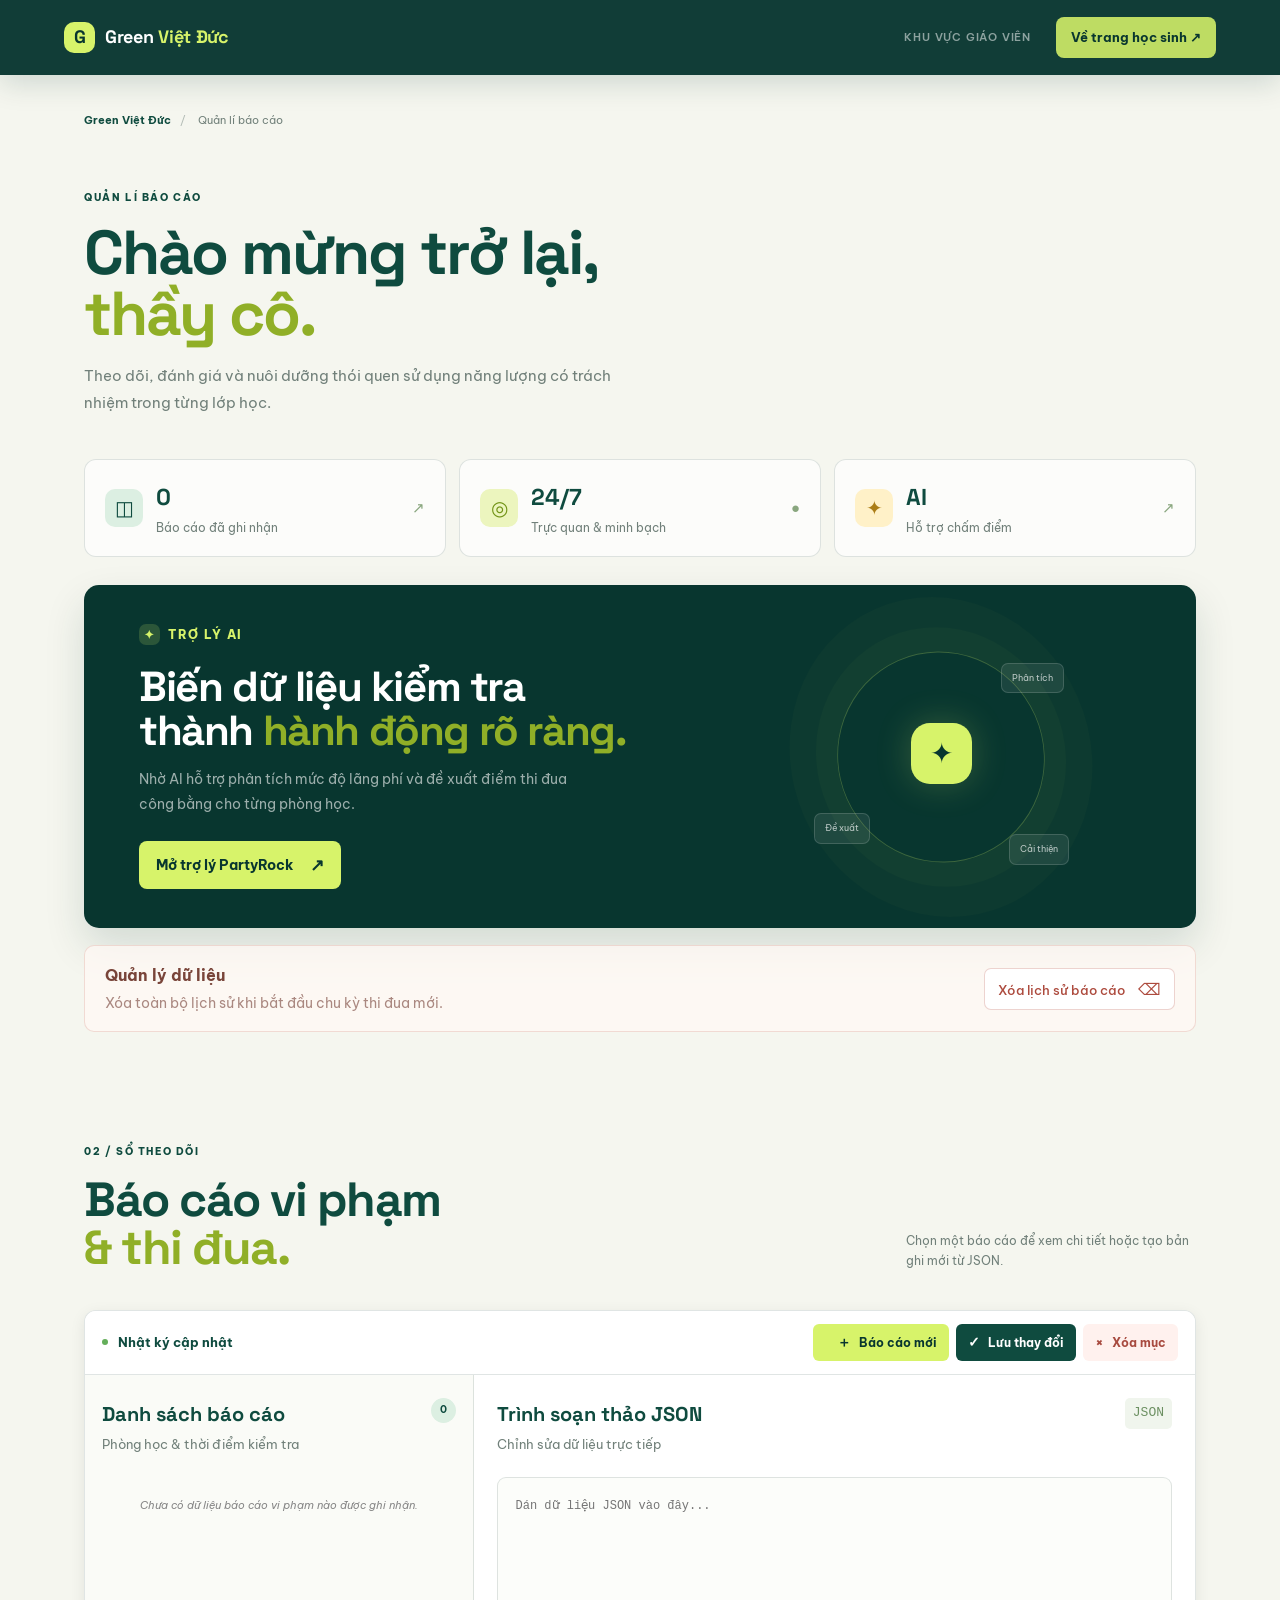
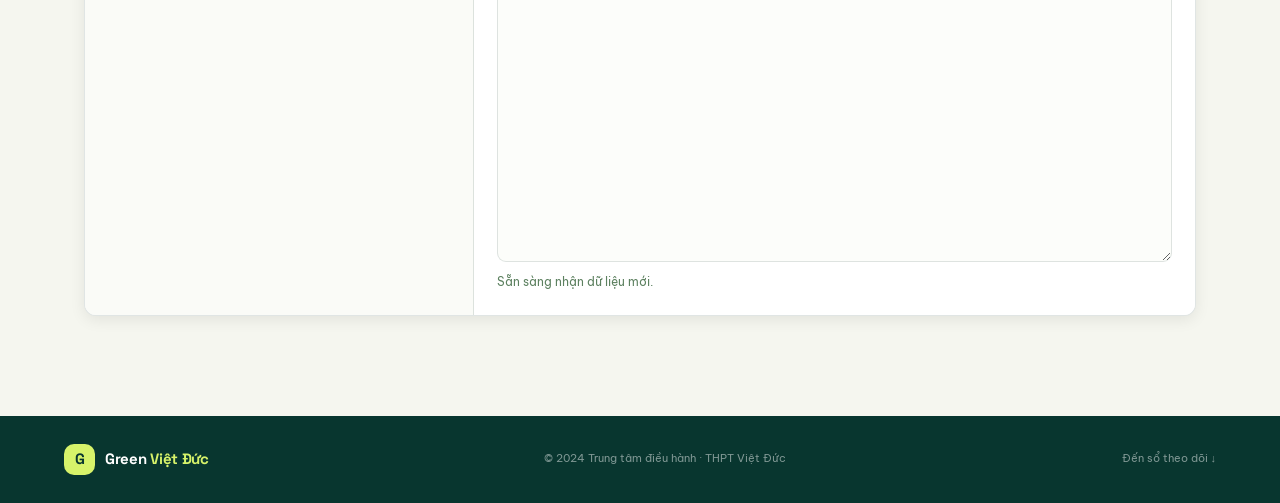
==== commit 13b6127f: "Điều chỉnh cỡ chữ" ====
--- a/admin.html
+++ b/admin.html
@@ -28,7 +28,6 @@
                 <h1>Chào mừng trở lại,<br><em>thầy cô.</em></h1>
                 <p>Theo dõi, đánh giá và nuôi dưỡng thói quen sử dụng năng lượng có trách nhiệm trong từng lớp học.</p>
             </div>
-            <div class="admin-date"><span class="date-dot"></span><div><strong>Hệ thống đang hoạt động</strong><small>Dữ liệu được lưu an toàn trên thiết bị</small></div></div>
         </section>
 
         <section class="admin-stats" aria-label="Tổng quan báo cáo">
@@ -67,7 +66,7 @@
                     <div class="json-editor-panel">
                         <div class="editor-heading"><div><strong>Trình soạn thảo JSON</strong><small>Chỉnh sửa dữ liệu trực tiếp</small></div><span class="editor-status">JSON</span></div>
                         <textarea id="jsonInput" placeholder="Dán dữ liệu JSON vào đây..." spellcheck="false"></textarea>
-                        <div class="editor-footer"><p id="status">Sẵn sàng nhận dữ liệu mới.</p><span>Ctrl + S để lưu nhanh</span></div>
+                        <div class="editor-footer"><p id="status">Sẵn sàng nhận dữ liệu mới.</p></div>
                     </div>
                 </div>
             </div>
--- a/style.css
+++ b/style.css
@@ -2047,7 +2047,7 @@
     max-width: 530px;
     margin: 0;
     color: var(--muted);
-    font-size: 13px;
+    font-size: 15px;
     line-height: 1.8;
 }
 
@@ -2133,13 +2133,13 @@
 .admin-stat strong {
     color: var(--forest);
     font-family: 'Space Grotesk', sans-serif;
-    font-size: 21px;
+    font-size: 23px;
 }
 
 .admin-stat small {
     margin-top: 2px;
     color: var(--muted);
-    font-size: 10px;
+    font-size: 12px;
 }
 
 .admin-stat b {
@@ -2173,7 +2173,7 @@
     align-items: center;
     gap: 8px;
     color: var(--lime);
-    font-size: 10px;
+    font-size: 12px;
     font-weight: 800;
     letter-spacing: 1.5px;
 }
@@ -2200,7 +2200,7 @@
     max-width: 440px;
     margin-bottom: 24px;
     color: rgba(255, 255, 255, .6);
-    font-size: 12px;
+    font-size: 14px;
     line-height: 1.8;
 }
 
@@ -2215,7 +2215,7 @@
     padding: 13px 17px;
     box-shadow: none;
     font-family: inherit;
-    font-size: 12px;
+    font-size: 14px;
 }
 
 .btn-partyrock-admin span {
@@ -2302,13 +2302,13 @@
 
 .admin-danger-row strong {
     color: #794439;
-    font-size: 12px;
+    font-size: 16px;
 }
 
 .admin-danger-row span {
     margin-top: 3px;
     color: #aa8880;
-    font-size: 10px;
+    font-size: 14px;
 }
 
 .admin-page .btn-danger {
@@ -2321,7 +2321,7 @@
     color: #ad4b3e;
     border: 1px solid rgba(181, 71, 54, .24);
     font-family: inherit;
-    font-size: 11px;
+    font-size: 13px;
 }
 
 .admin-page .btn-danger:hover {
@@ -2388,7 +2388,7 @@
     align-items: center;
     gap: 10px;
     color: var(--forest);
-    font-size: 11px;
+    font-size: 13px;
     font-weight: 700;
 }
 
@@ -2408,7 +2408,7 @@
     border-radius: 6px;
     padding: 9px 12px;
     font-family: inherit;
-    font-size: 10px;
+    font-size: 12px;
     font-weight: 700;
 }
 
@@ -2420,7 +2420,7 @@
 .admin-page .toolbar .btn-primary {
     padding: 9px 12px;
     box-shadow: none;
-    font-size: 10px;
+    font-size: 12px;
 }
 
 .btn-save {
@@ -2467,7 +2467,7 @@
     display: block;
     color: var(--forest);
     font-family: 'Space Grotesk', sans-serif;
-    font-size: 14px;
+    font-size: 20px;
 }
 
 .aside-heading small,
@@ -2475,7 +2475,7 @@
     display: block;
     margin-top: 4px;
     color: var(--muted);
-    font-size: 9px;
+    font-size: 13px;
 }
 
 .aside-heading>span {
@@ -2496,7 +2496,7 @@
     background: #f0f5ed;
     color: #6c9062;
     font-family: monospace;
-    font-size: 9px;
+    font-size: 13px;
 }
 
 .admin-page #jsonInput {
@@ -2528,7 +2528,7 @@
 .editor-footer p {
     margin: 10px 0 0;
     color: #5d8160;
-    font-size: 10px;
+    font-size: 12px;
 }
 
 .editor-footer>span {
@@ -2561,14 +2561,14 @@
 
 .admin-page .report-title {
     color: var(--forest);
-    font-size: 11px;
+    font-size: 15px;
 }
 
 .admin-page .report-time {
     display: block;
     margin: 4px 0 0 24px;
     color: var(--muted);
-    font-size: 9px;
+    font-size: 11px;
 }
 
 .admin-page .report-detail {
@@ -2579,7 +2579,7 @@
 .admin-page .detail-content p {
     margin: 6px 0;
     color: var(--muted);
-    font-size: 10px;
+    font-size: 12px;
 }
 
 .admin-page .empty-msg {
@@ -2991,20 +2991,20 @@
 .report-card-content h6 {
     color: var(--forest);
     font-family: 'Space Grotesk', sans-serif;
-    font-size: 13px;
+    font-size: 15px;
     letter-spacing: -.1px;
 }
 
 .report-card-content .text-muted.small,
 .report-card-content .text-muted {
     color: #84928b !important;
-    font-size: 12px !important;
+    font-size: 14px !important;
 }
 
 .report-card-content .fw-medium,
 .report-card-content .fw-bold {
     color: var(--ink);
-    font-size: 13px;
+    font-size: 15px;
 }
 
 .report-card-content .fs-3 {
@@ -3050,7 +3050,7 @@
 
 .report-impact-item span {
     color: #6d8274;
-    font-size: 10px;
+    font-size: 12px;
     line-height: 1.35;
 }
 
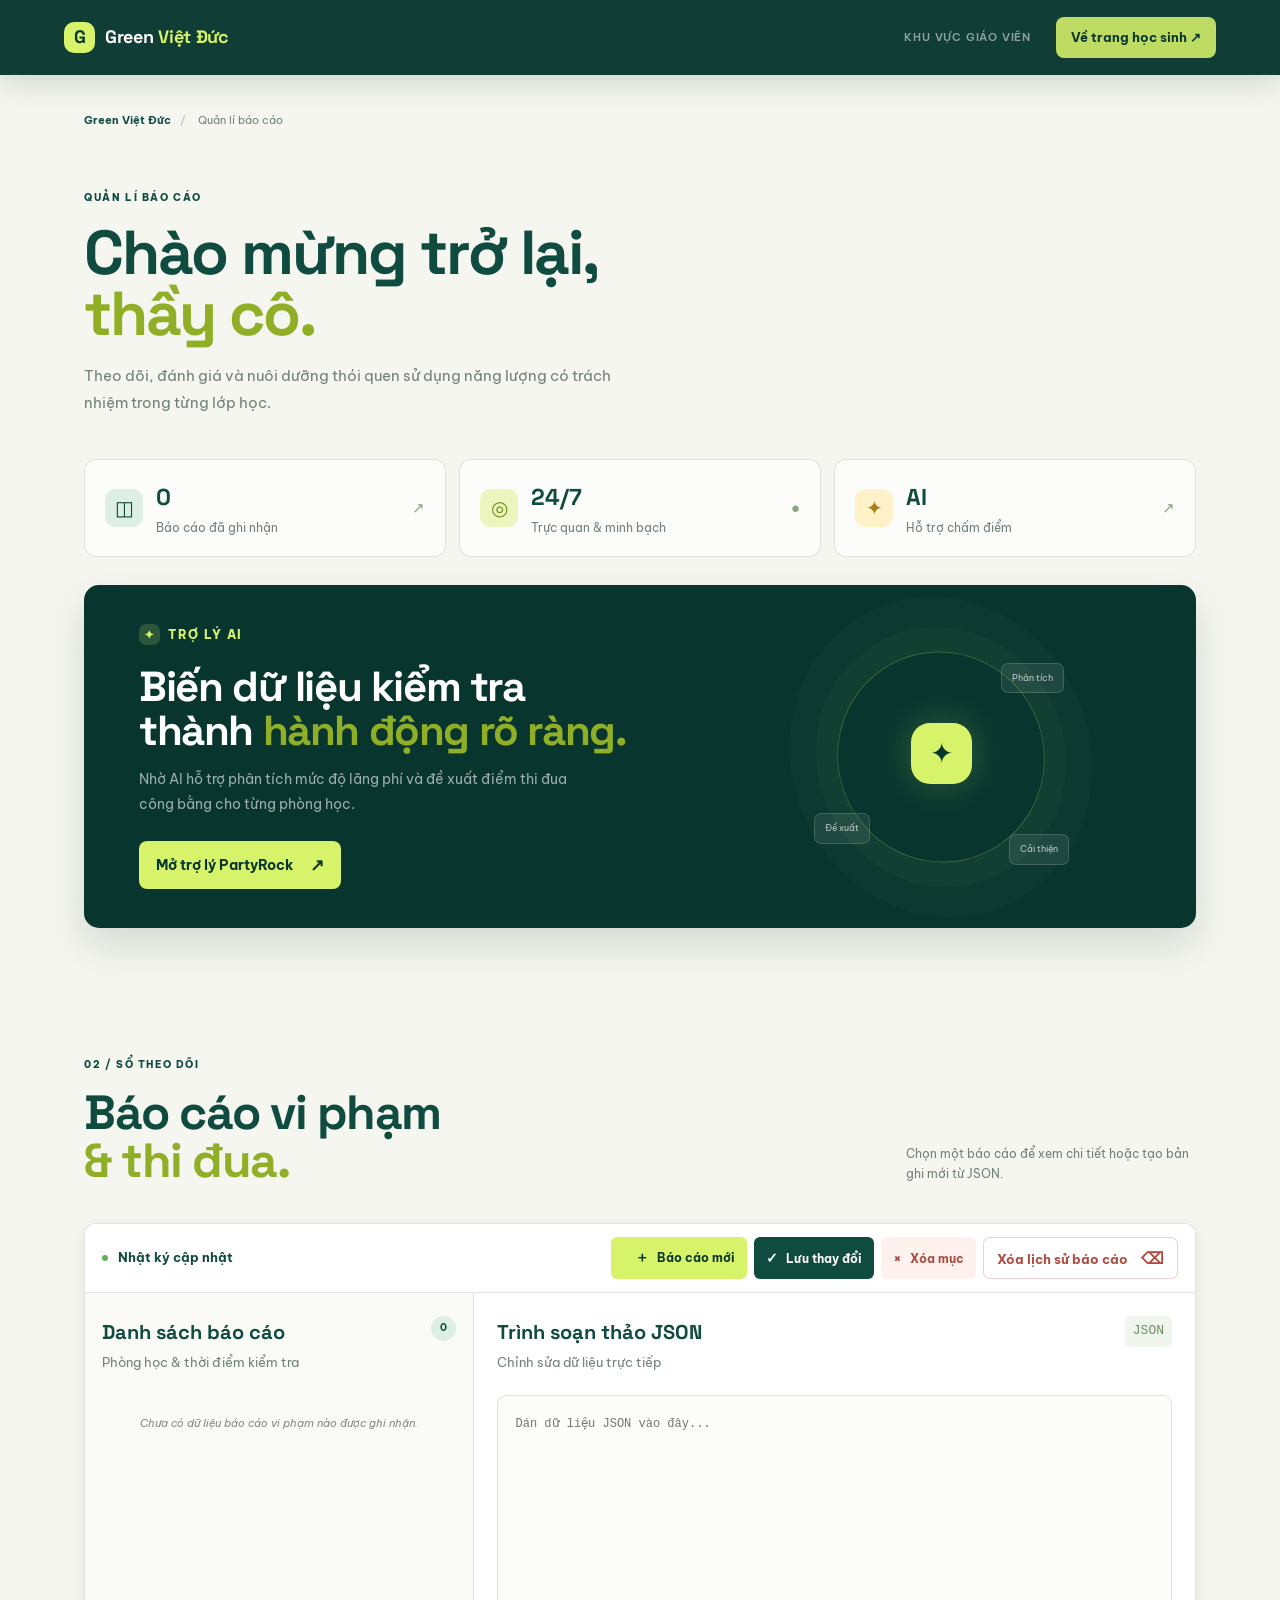
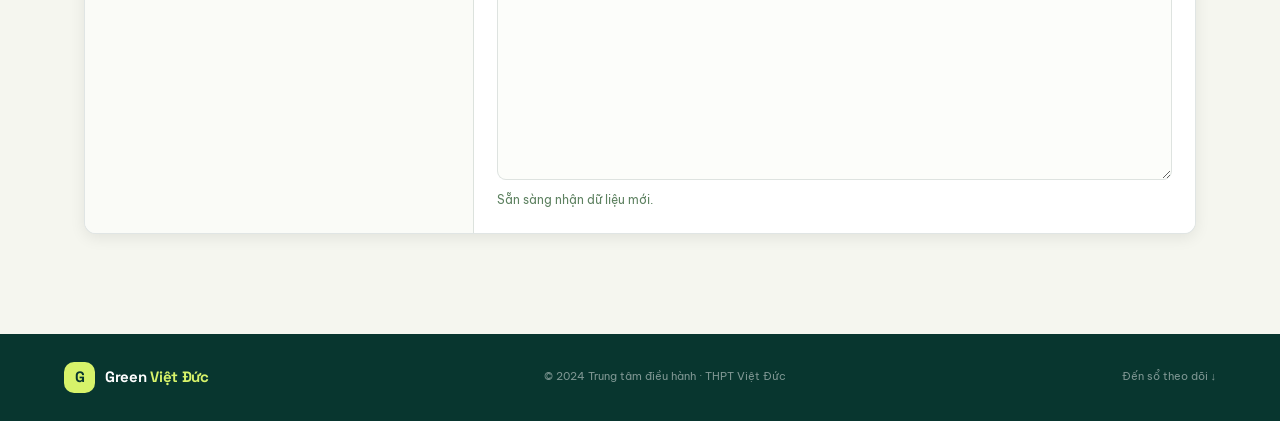
==== commit 972395cb: "Final 2" ====
--- a/admin.html
+++ b/admin.html
@@ -45,18 +45,12 @@
             </div>
             <div class="ai-visual" aria-hidden="true"><div class="ai-orbit"></div><div class="ai-core">✦</div><span class="ai-tag tag-one">Phân tích</span><span class="ai-tag tag-two">Đề xuất</span><span class="ai-tag tag-three">Cải thiện</span></div>
         </section>
-
-        <section class="admin-danger-row">
-            <div><strong>Quản lý dữ liệu</strong><span>Xóa toàn bộ lịch sử khi bắt đầu chu kỳ thi đua mới.</span></div>
-            <button id="btn-xoa-tat-ca" class="btn-danger">Xóa lịch sử báo cáo <span>⌫</span></button>
-        </section>
-
         <section id="danh-sach-bao-cao" class="admin-editor-section">
             <div class="admin-section-heading"><div><span class="admin-kicker">02 / SỔ THEO DÕI</span><h2>Báo cáo vi phạm<br><em>& thi đua.</em></h2></div><p>Chọn một báo cáo để xem chi tiết hoặc tạo bản ghi mới từ JSON.</p></div>
             <div class="wrapper admin-wrapper">
                 <div class="toolbar">
                     <div class="toolbar-label"><span class="toolbar-live"></span> Nhật ký cập nhật</div>
-                    <div class="toolbar-actions"><button id="newReport" class="btn-primary"><span>＋</span> Báo cáo mới</button><button id="saveReport" class="btn-save"><span>✓</span> Lưu thay đổi</button><button id="deleteReport" class="btn-delete"><span>×</span> Xóa mục</button></div>
+                    <div class="toolbar-actions"><button id="newReport" class="btn-primary"><span>＋</span> Báo cáo mới</button><button id="saveReport" class="btn-save"><span>✓</span> Lưu thay đổi</button><button id="deleteReport" class="btn-delete"><span>×</span> Xóa mục</button><button id="btn-xoa-tat-ca" class="btn-danger">Xóa lịch sử báo cáo <span>⌫</span></button></div>
                 </div>
                 <div class="layout admin-layout">
                     <aside>
